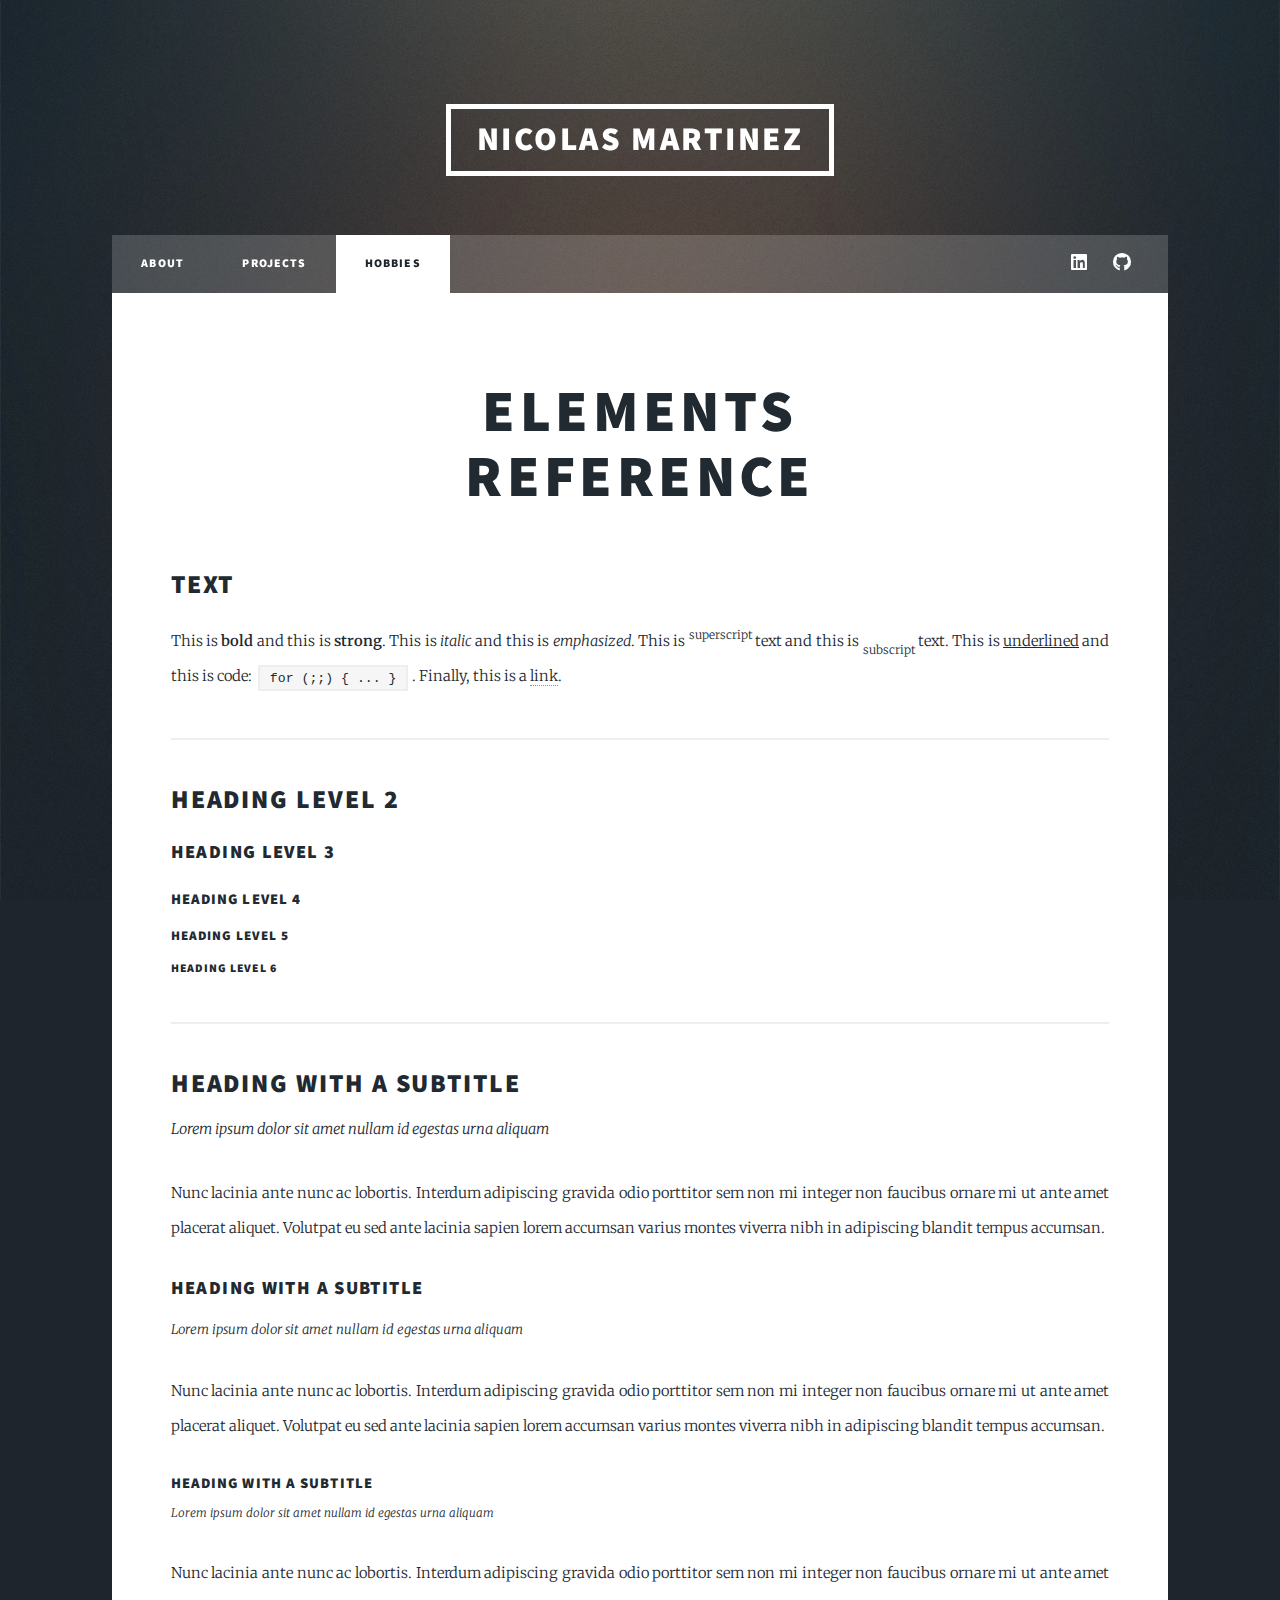
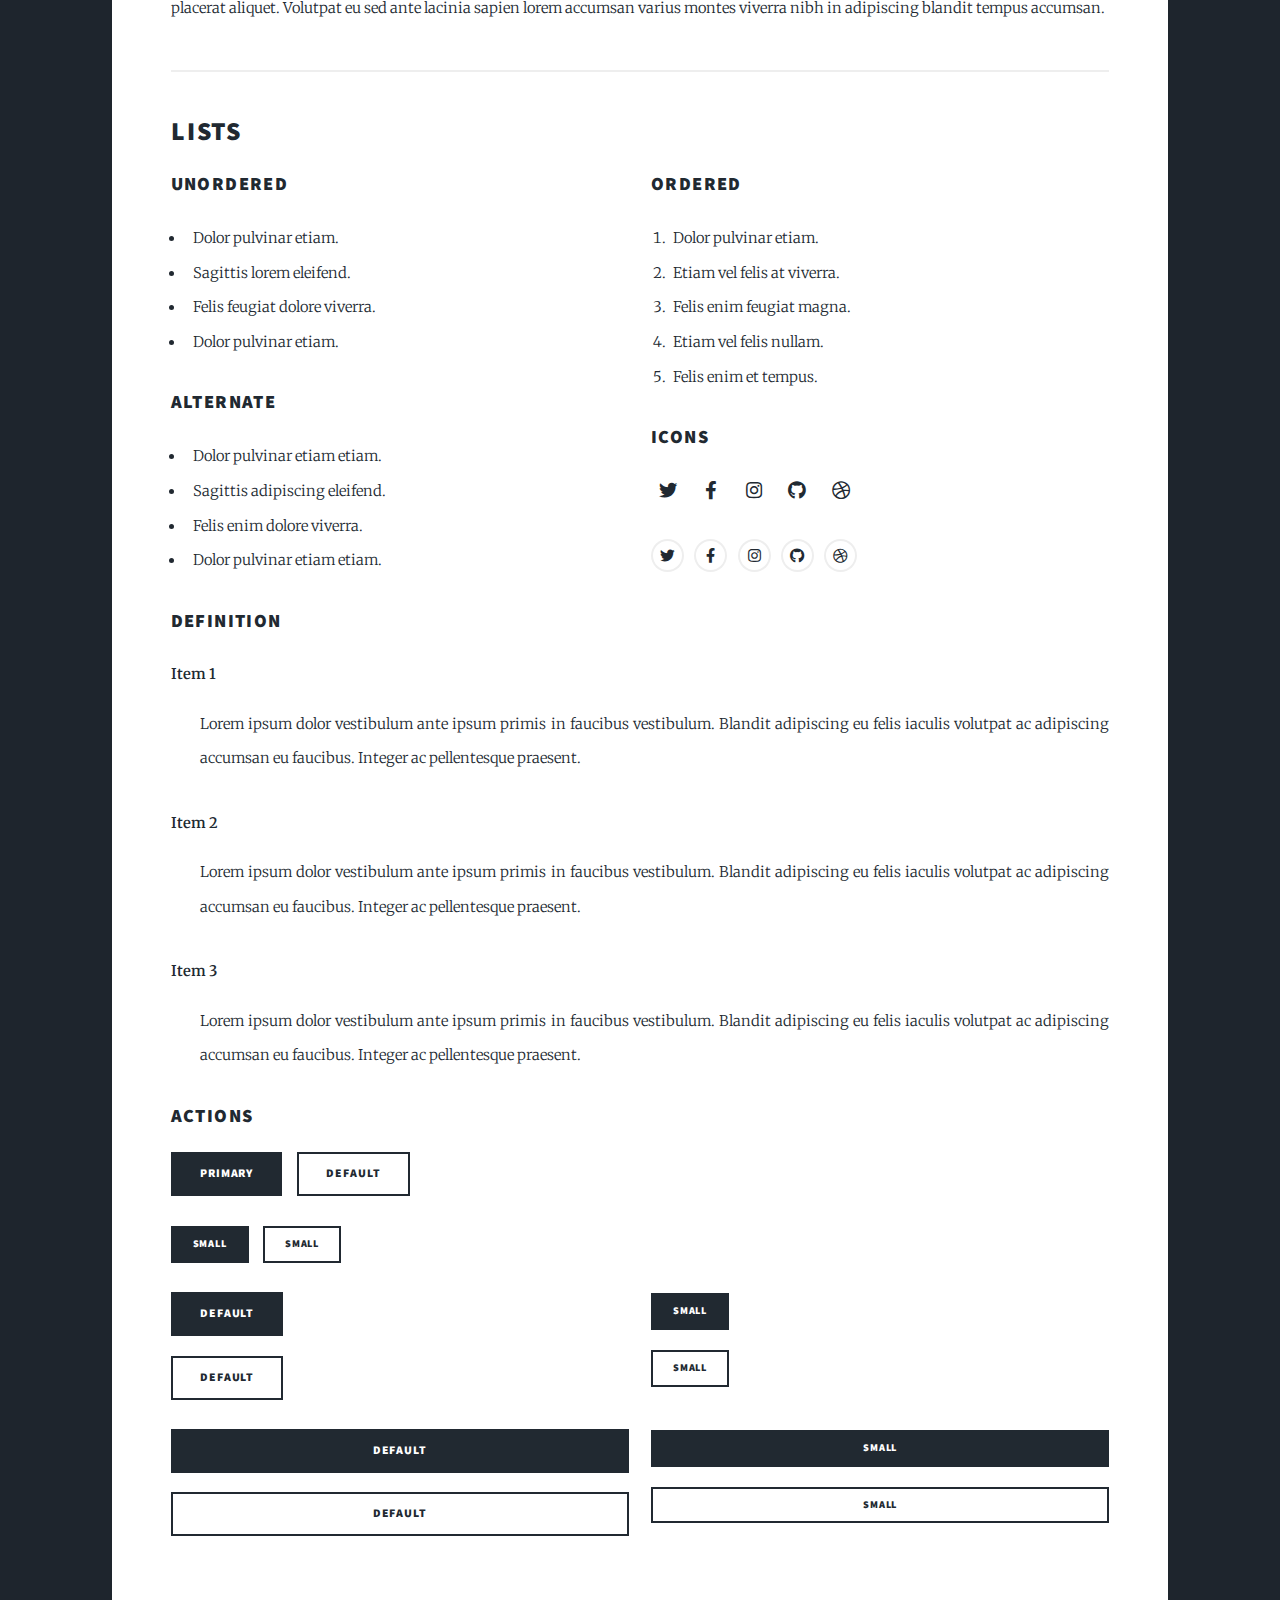
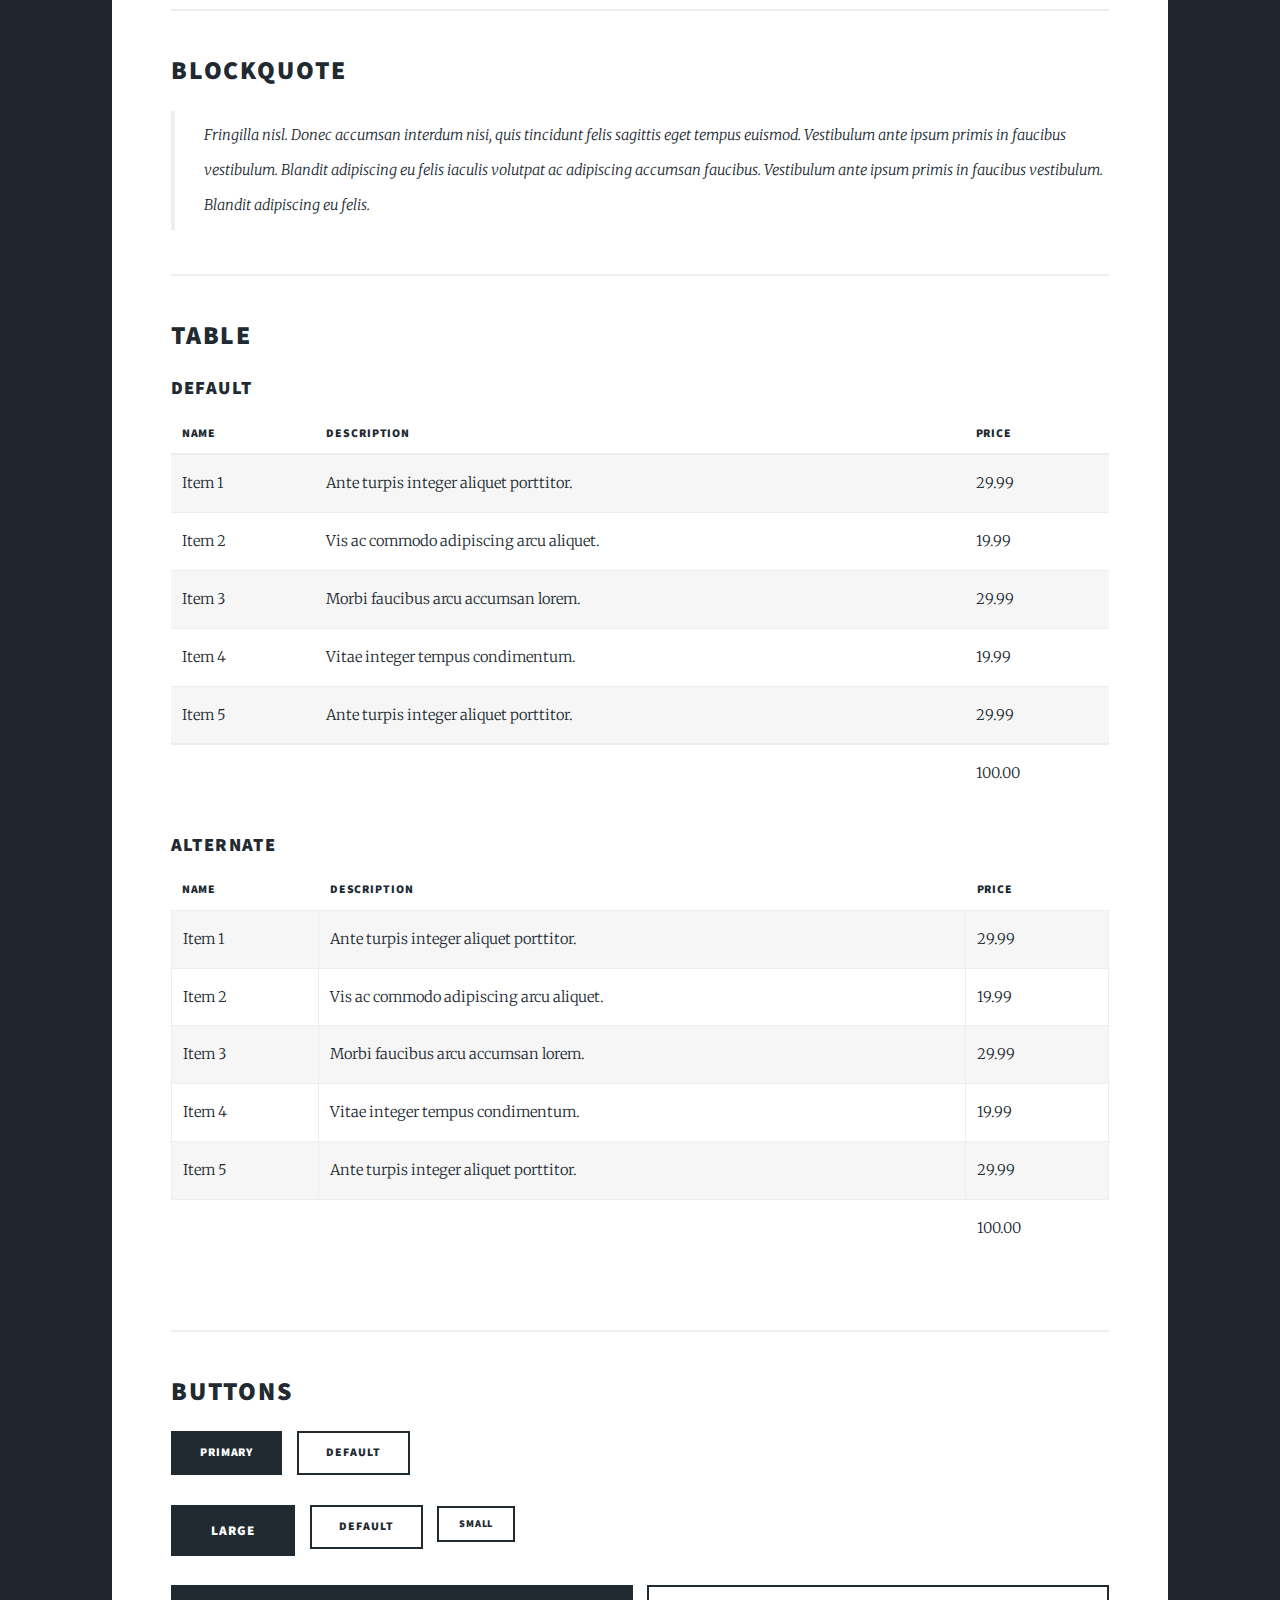
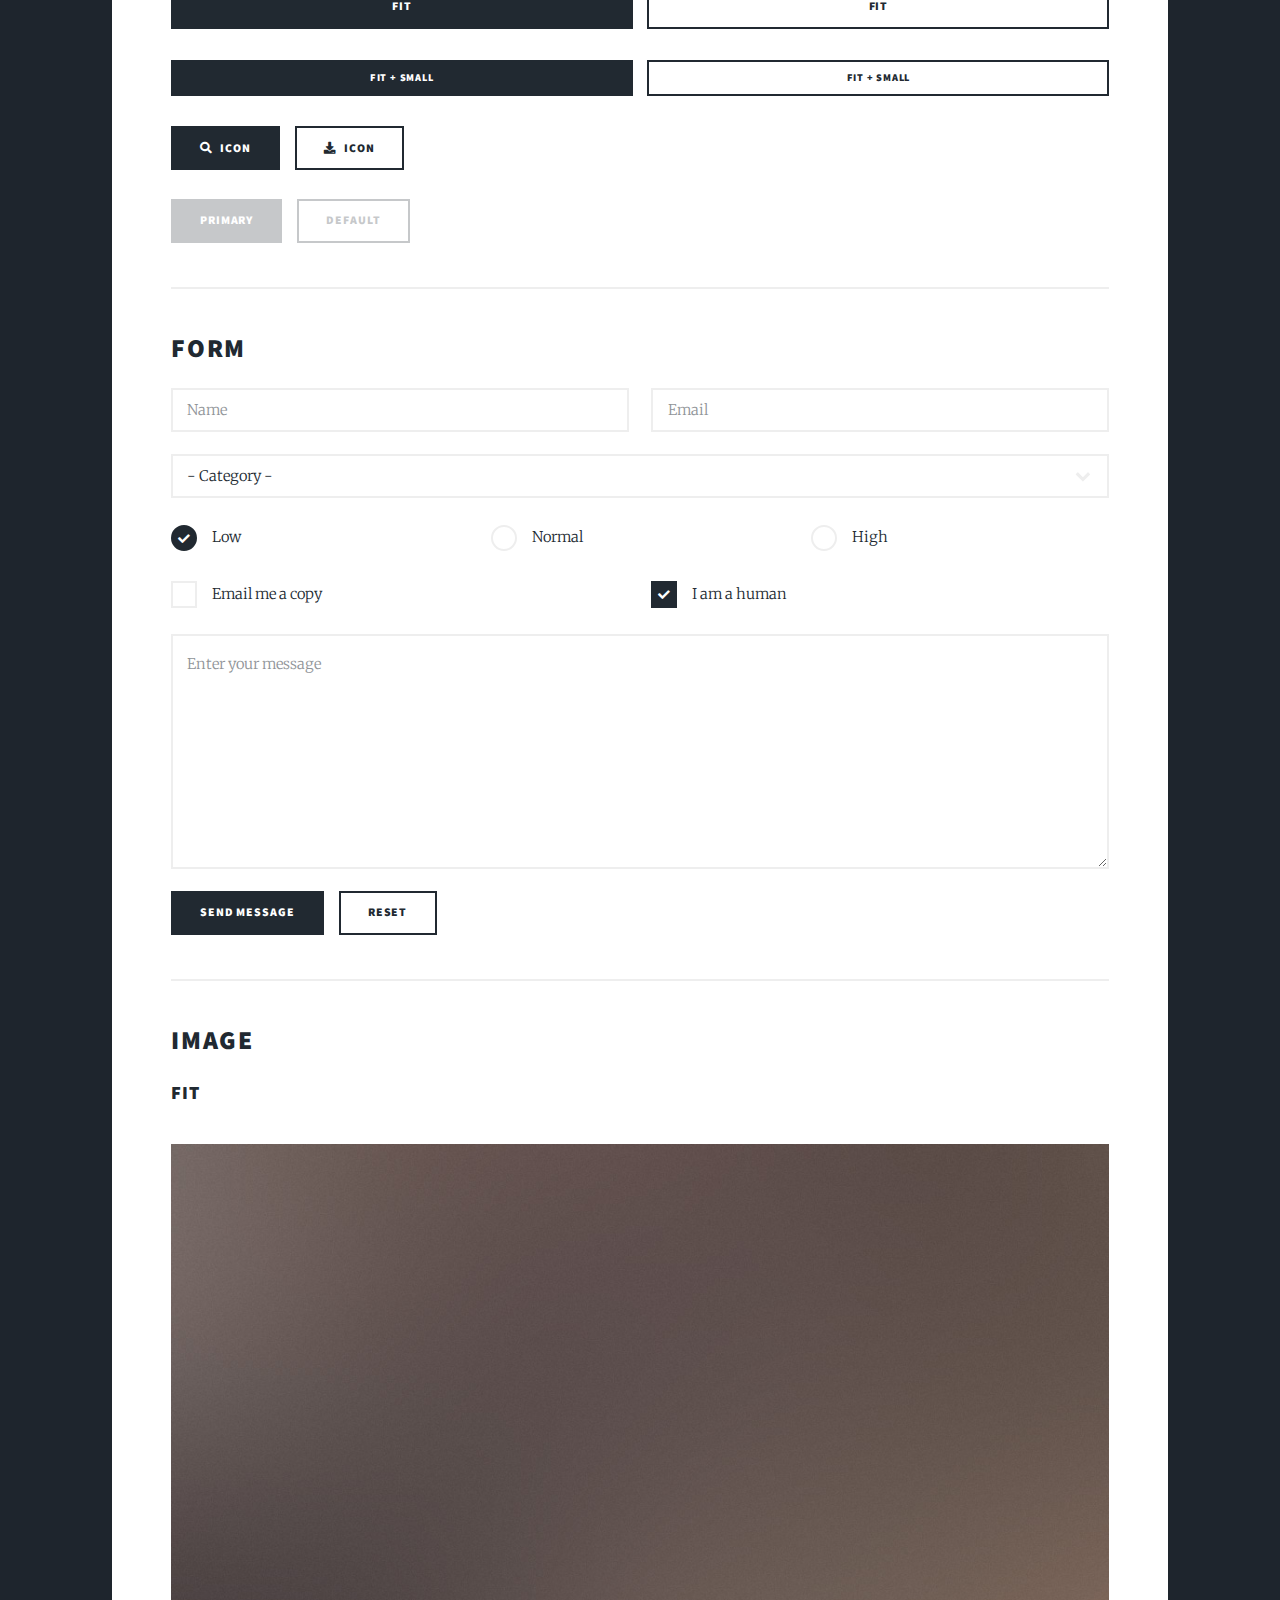
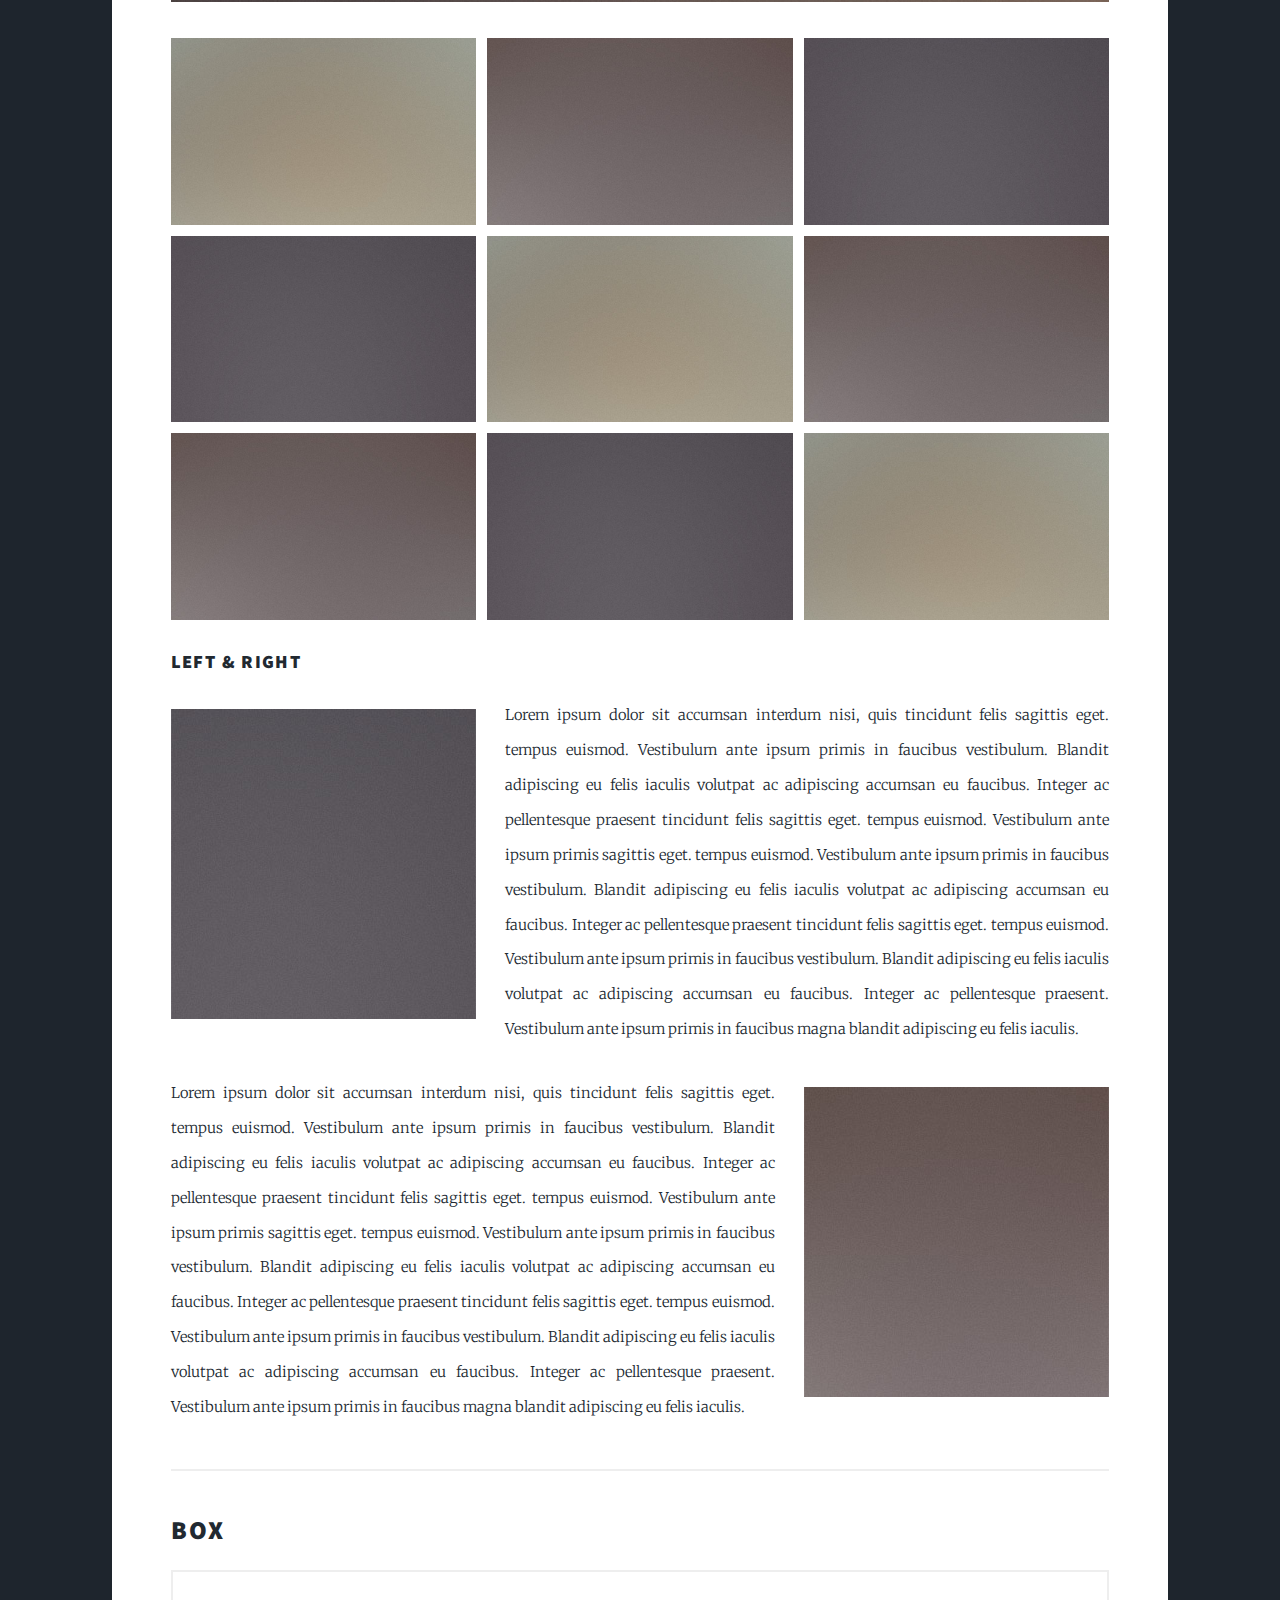
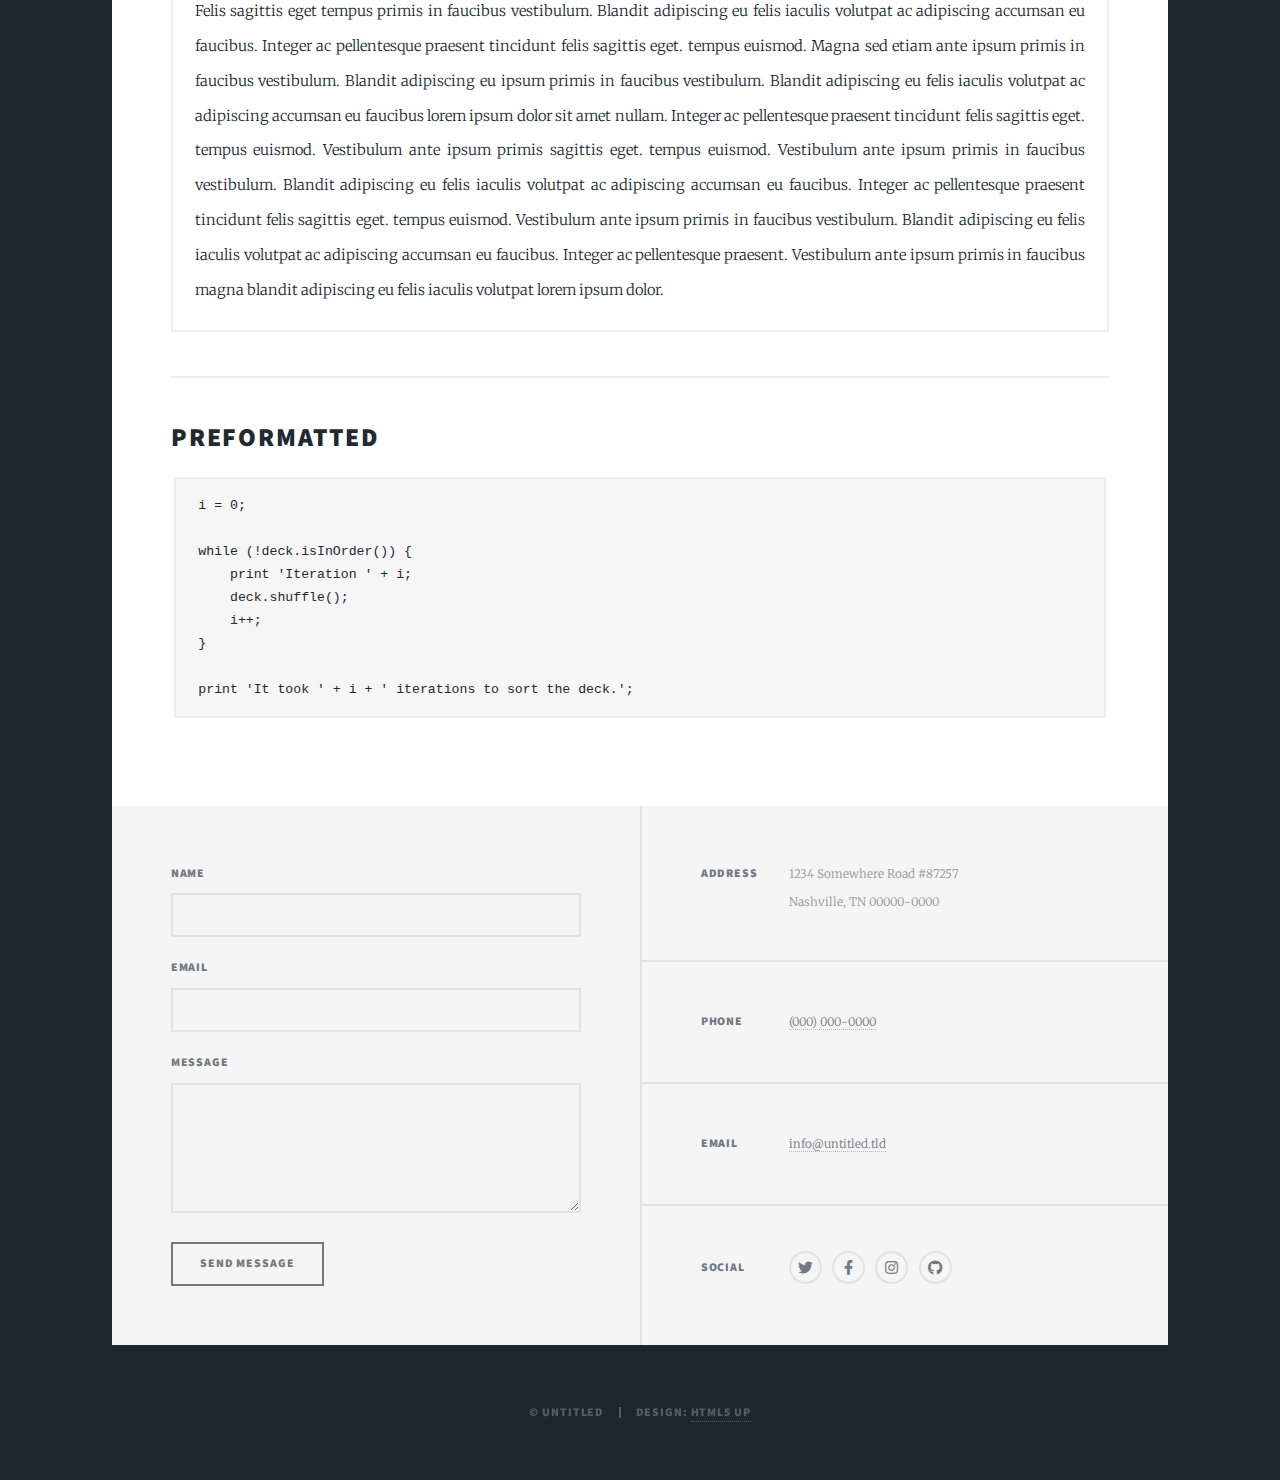
==== hobbies.html @ e38dc00e "adding new website" ====
<!DOCTYPE HTML>
<!--
	Massively by HTML5 UP
	html5up.net | @ajlkn
	Free for personal and commercial use under the CCA 3.0 license (html5up.net/license)
-->
<html>
	<head>
		<title>Hobbies - Nicolas Martinez</title>
		<meta charset="utf-8" />
		<meta name="viewport" content="width=device-width, initial-scale=1, user-scalable=no" />
		<link rel="stylesheet" href="assets/css/main.css" />
		<noscript><link rel="stylesheet" href="assets/css/noscript.css" /></noscript>
	</head>
	<body class="is-preload">

		<!-- Wrapper -->
			<div id="wrapper">

				<!-- Header -->
					<header id="header">
						<a href="index.html" class="logo">Nicolas Martinez</a>
					</header>

				<!-- Nav -->
					<nav id="nav">
						<ul class="links">
							<li><a href="index.html">About</a></li>
							<li><a href="projects.html">Projects</a></li>
							<li class="active"><a href="hobbies.html">Hobbies</a></li>
						</ul>
						<ul class="icons">
							<li><a href="www.linkedin.com/in/nicolas-michael-martinez" class="icon brands fa-linkedin"><span class="label">LinkedIn</span></a></li>
							<li><a href="git@github.com:nicom0202/Projects.git" class="icon brands fa-github"><span class="label">GitHub</span></a></li>
						</ul>
					</nav>

				<!-- Main -->
					<div id="main">

						<!-- Post -->
							<section class="post">
								<header class="major">
									<h1>Elements<br />
									Reference</h1>
								</header>

								<!-- Text stuff -->
									<h2>Text</h2>
									<p>This is <b>bold</b> and this is <strong>strong</strong>. This is <i>italic</i> and this is <em>emphasized</em>.
									This is <sup>superscript</sup> text and this is <sub>subscript</sub> text.
									This is <u>underlined</u> and this is code: <code>for (;;) { ... }</code>.
									Finally, this is a <a href="#">link</a>.</p>
									<hr />
									<h2>Heading Level 2</h2>
									<h3>Heading Level 3</h3>
									<h4>Heading Level 4</h4>
									<h5>Heading Level 5</h5>
									<h6>Heading Level 6</h6>
									<hr />
									<header>
										<h2>Heading with a Subtitle</h2>
										<p>Lorem ipsum dolor sit amet nullam id egestas urna aliquam</p>
									</header>
									<p>Nunc lacinia ante nunc ac lobortis. Interdum adipiscing gravida odio porttitor sem non mi integer non faucibus ornare mi ut ante amet placerat aliquet. Volutpat eu sed ante lacinia sapien lorem accumsan varius montes viverra nibh in adipiscing blandit tempus accumsan.</p>
									<header>
										<h3>Heading with a Subtitle</h3>
										<p>Lorem ipsum dolor sit amet nullam id egestas urna aliquam</p>
									</header>
									<p>Nunc lacinia ante nunc ac lobortis. Interdum adipiscing gravida odio porttitor sem non mi integer non faucibus ornare mi ut ante amet placerat aliquet. Volutpat eu sed ante lacinia sapien lorem accumsan varius montes viverra nibh in adipiscing blandit tempus accumsan.</p>
									<header>
										<h4>Heading with a Subtitle</h4>
										<p>Lorem ipsum dolor sit amet nullam id egestas urna aliquam</p>
									</header>
									<p>Nunc lacinia ante nunc ac lobortis. Interdum adipiscing gravida odio porttitor sem non mi integer non faucibus ornare mi ut ante amet placerat aliquet. Volutpat eu sed ante lacinia sapien lorem accumsan varius montes viverra nibh in adipiscing blandit tempus accumsan.</p>

									<hr />

								<!-- Lists -->
									<h2>Lists</h2>
									<div class="row">
										<div class="col-6 col-12-small">

											<h3>Unordered</h3>
											<ul>
												<li>Dolor pulvinar etiam.</li>
												<li>Sagittis lorem eleifend.</li>
												<li>Felis feugiat dolore viverra.</li>
												<li>Dolor pulvinar etiam.</li>
											</ul>

											<h3>Alternate</h3>
											<ul class="alt">
												<li>Dolor pulvinar etiam etiam.</li>
												<li>Sagittis adipiscing eleifend.</li>
												<li>Felis enim dolore viverra.</li>
												<li>Dolor pulvinar etiam etiam.</li>
											</ul>

										</div>
										<div class="col-6 col-12-small">

											<h3>Ordered</h3>
											<ol>
												<li>Dolor pulvinar etiam.</li>
												<li>Etiam vel felis at viverra.</li>
												<li>Felis enim feugiat magna.</li>
												<li>Etiam vel felis nullam.</li>
												<li>Felis enim et tempus.</li>
											</ol>

											<h3>Icons</h3>
											<ul class="icons">
												<li><a href="#" class="icon brands fa-twitter"><span class="label">Twitter</span></a></li>
												<li><a href="#" class="icon brands fa-facebook-f"><span class="label">Facebook</span></a></li>
												<li><a href="#" class="icon brands fa-instagram"><span class="label">Instagram</span></a></li>
												<li><a href="#" class="icon brands fa-github"><span class="label">Github</span></a></li>
												<li><a href="#" class="icon brands fa-dribbble"><span class="label">Dribbble</span></a></li>
											</ul>
											<ul class="icons alt">
												<li><a href="#" class="icon brands alt fa-twitter"><span class="label">Twitter</span></a></li>
												<li><a href="#" class="icon brands alt fa-facebook-f"><span class="label">Facebook</span></a></li>
												<li><a href="#" class="icon brands alt fa-instagram"><span class="label">Instagram</span></a></li>
												<li><a href="#" class="icon brands alt fa-github"><span class="label">Github</span></a></li>
												<li><a href="#" class="icon brands alt fa-dribbble"><span class="label">Dribbble</span></a></li>
											</ul>

										</div>
									</div>
									<h3>Definition</h3>
									<dl>
										<dt>Item 1</dt>
										<dd>
											<p>Lorem ipsum dolor vestibulum ante ipsum primis in faucibus vestibulum. Blandit adipiscing eu felis iaculis volutpat ac adipiscing accumsan eu faucibus. Integer ac pellentesque praesent.</p>
										</dd>
										<dt>Item 2</dt>
										<dd>
											<p>Lorem ipsum dolor vestibulum ante ipsum primis in faucibus vestibulum. Blandit adipiscing eu felis iaculis volutpat ac adipiscing accumsan eu faucibus. Integer ac pellentesque praesent.</p>
										</dd>
										<dt>Item 3</dt>
										<dd>
											<p>Lorem ipsum dolor vestibulum ante ipsum primis in faucibus vestibulum. Blandit adipiscing eu felis iaculis volutpat ac adipiscing accumsan eu faucibus. Integer ac pellentesque praesent.</p>
										</dd>
									</dl>

									<h3>Actions</h3>
									<ul class="actions">
										<li><a href="#" class="button primary">Primary</a></li>
										<li><a href="#" class="button">Default</a></li>
									</ul>
									<ul class="actions small">
										<li><a href="#" class="button primary small">Small</a></li>
										<li><a href="#" class="button small">Small</a></li>
									</ul>
									<div class="row">
										<div class="col-6 col-12-small">
											<ul class="actions stacked">
												<li><a href="#" class="button primary">Default</a></li>
												<li><a href="#" class="button">Default</a></li>
											</ul>
										</div>
										<div class="col-6 col-12-small">
											<ul class="actions stacked">
												<li><a href="#" class="button primary small">Small</a></li>
												<li><a href="#" class="button small">Small</a></li>
											</ul>
										</div>
									</div>
									<div class="row">
										<div class="col-6 col-12-small">
											<ul class="actions stacked">
												<li><a href="#" class="button primary fit">Default</a></li>
												<li><a href="#" class="button fit">Default</a></li>
											</ul>
										</div>
										<div class="col-6 col-12-small">
											<ul class="actions stacked">
												<li><a href="#" class="button primary small fit">Small</a></li>
												<li><a href="#" class="button small fit">Small</a></li>
											</ul>
										</div>
									</div>

									<hr />

								<!-- Blockquote -->
									<h2>Blockquote</h2>
									<blockquote>Fringilla nisl. Donec accumsan interdum nisi, quis tincidunt felis sagittis eget tempus euismod. Vestibulum ante ipsum primis in faucibus vestibulum. Blandit adipiscing eu felis iaculis volutpat ac adipiscing accumsan faucibus. Vestibulum ante ipsum primis in faucibus vestibulum. Blandit adipiscing eu felis.</blockquote>

									<hr />

								<!-- Table -->
									<h2>Table</h2>

									<h3>Default</h3>
									<div class="table-wrapper">
										<table>
											<thead>
												<tr>
													<th>Name</th>
													<th>Description</th>
													<th>Price</th>
												</tr>
											</thead>
											<tbody>
												<tr>
													<td>Item 1</td>
													<td>Ante turpis integer aliquet porttitor.</td>
													<td>29.99</td>
												</tr>
												<tr>
													<td>Item 2</td>
													<td>Vis ac commodo adipiscing arcu aliquet.</td>
													<td>19.99</td>
												</tr>
												<tr>
													<td>Item 3</td>
													<td> Morbi faucibus arcu accumsan lorem.</td>
													<td>29.99</td>
												</tr>
												<tr>
													<td>Item 4</td>
													<td>Vitae integer tempus condimentum.</td>
													<td>19.99</td>
												</tr>
												<tr>
													<td>Item 5</td>
													<td>Ante turpis integer aliquet porttitor.</td>
													<td>29.99</td>
												</tr>
											</tbody>
											<tfoot>
												<tr>
													<td colspan="2"></td>
													<td>100.00</td>
												</tr>
											</tfoot>
										</table>
									</div>

									<h3>Alternate</h3>
									<div class="table-wrapper">
										<table class="alt">
											<thead>
												<tr>
													<th>Name</th>
													<th>Description</th>
													<th>Price</th>
												</tr>
											</thead>
											<tbody>
												<tr>
													<td>Item 1</td>
													<td>Ante turpis integer aliquet porttitor.</td>
													<td>29.99</td>
												</tr>
												<tr>
													<td>Item 2</td>
													<td>Vis ac commodo adipiscing arcu aliquet.</td>
													<td>19.99</td>
												</tr>
												<tr>
													<td>Item 3</td>
													<td> Morbi faucibus arcu accumsan lorem.</td>
													<td>29.99</td>
												</tr>
												<tr>
													<td>Item 4</td>
													<td>Vitae integer tempus condimentum.</td>
													<td>19.99</td>
												</tr>
												<tr>
													<td>Item 5</td>
													<td>Ante turpis integer aliquet porttitor.</td>
													<td>29.99</td>
												</tr>
											</tbody>
											<tfoot>
												<tr>
													<td colspan="2"></td>
													<td>100.00</td>
												</tr>
											</tfoot>
										</table>
									</div>

									<hr />

								<!-- Buttons -->
									<h2>Buttons</h2>
									<ul class="actions">
										<li><a href="#" class="button primary">Primary</a></li>
										<li><a href="#" class="button">Default</a></li>
									</ul>
									<ul class="actions">
										<li><a href="#" class="button primary large">Large</a></li>
										<li><a href="#" class="button">Default</a></li>
										<li><a href="#" class="button small">Small</a></li>
									</ul>
									<ul class="actions fit">
										<li><a href="#" class="button primary fit">Fit</a></li>
										<li><a href="#" class="button fit">Fit</a></li>
									</ul>
									<ul class="actions fit small">
										<li><a href="#" class="button primary fit small">Fit + Small</a></li>
										<li><a href="#" class="button fit small">Fit + Small</a></li>
									</ul>
									<ul class="actions">
										<li><a href="#" class="button primary icon solid fa-search">Icon</a></li>
										<li><a href="#" class="button icon solid fa-download">Icon</a></li>
									</ul>
									<ul class="actions">
										<li><span class="button primary disabled">Primary</span></li>
										<li><span class="button disabled">Default</span></li>
									</ul>

									<hr />

								<!-- Form -->
									<h2>Form</h2>

									<form method="post" action="#">
										<div class="row gtr-uniform">
											<div class="col-6 col-12-xsmall">
												<input type="text" name="demo-name" id="demo-name" value="" placeholder="Name" />
											</div>
											<div class="col-6 col-12-xsmall">
												<input type="email" name="demo-email" id="demo-email" value="" placeholder="Email" />
											</div>
											<!-- Break -->
											<div class="col-12">
												<select name="demo-category" id="demo-category">
													<option value="">- Category -</option>
													<option value="1">Manufacturing</option>
													<option value="1">Shipping</option>
													<option value="1">Administration</option>
													<option value="1">Human Resources</option>
												</select>
											</div>
											<!-- Break -->
											<div class="col-4 col-12-small">
												<input type="radio" id="demo-priority-low" name="demo-priority" checked>
												<label for="demo-priority-low">Low</label>
											</div>
											<div class="col-4 col-12-small">
												<input type="radio" id="demo-priority-normal" name="demo-priority">
												<label for="demo-priority-normal">Normal</label>
											</div>
											<div class="col-4 col-12-small">
												<input type="radio" id="demo-priority-high" name="demo-priority">
												<label for="demo-priority-high">High</label>
											</div>
											<!-- Break -->
											<div class="col-6 col-12-small">
												<input type="checkbox" id="demo-copy" name="demo-copy">
												<label for="demo-copy">Email me a copy</label>
											</div>
											<div class="col-6 col-12-small">
												<input type="checkbox" id="demo-human" name="demo-human" checked>
												<label for="demo-human">I am a human</label>
											</div>
											<!-- Break -->
											<div class="col-12">
												<textarea name="demo-message" id="demo-message" placeholder="Enter your message" rows="6"></textarea>
											</div>
											<!-- Break -->
											<div class="col-12">
												<ul class="actions">
													<li><input type="submit" value="Send Message" class="primary" /></li>
													<li><input type="reset" value="Reset" /></li>
												</ul>
											</div>
										</div>
									</form>

									<hr />

								<!-- Image -->
									<h2>Image</h2>

									<h3>Fit</h3>
									<span class="image fit"><img src="images/pic01.jpg" alt="" /></span>
									<div class="box alt">
										<div class="row gtr-50 gtr-uniform">
											<div class="col-4"><span class="image fit"><img src="images/pic02.jpg" alt="" /></span></div>
											<div class="col-4"><span class="image fit"><img src="images/pic03.jpg" alt="" /></span></div>
											<div class="col-4"><span class="image fit"><img src="images/pic04.jpg" alt="" /></span></div>
											<!-- Break -->
											<div class="col-4"><span class="image fit"><img src="images/pic04.jpg" alt="" /></span></div>
											<div class="col-4"><span class="image fit"><img src="images/pic02.jpg" alt="" /></span></div>
											<div class="col-4"><span class="image fit"><img src="images/pic03.jpg" alt="" /></span></div>
											<!-- Break -->
											<div class="col-4"><span class="image fit"><img src="images/pic03.jpg" alt="" /></span></div>
											<div class="col-4"><span class="image fit"><img src="images/pic04.jpg" alt="" /></span></div>
											<div class="col-4"><span class="image fit"><img src="images/pic02.jpg" alt="" /></span></div>
										</div>
									</div>

									<h3>Left &amp; Right</h3>
									<p><span class="image left"><img src="images/pic08.jpg" alt="" /></span>Lorem ipsum dolor sit accumsan interdum nisi, quis tincidunt felis sagittis eget. tempus euismod. Vestibulum ante ipsum primis in faucibus vestibulum. Blandit adipiscing eu felis iaculis volutpat ac adipiscing accumsan eu faucibus. Integer ac pellentesque praesent tincidunt felis sagittis eget. tempus euismod. Vestibulum ante ipsum primis sagittis eget. tempus euismod. Vestibulum ante ipsum primis in faucibus vestibulum. Blandit adipiscing eu felis iaculis volutpat ac adipiscing accumsan eu faucibus. Integer ac pellentesque praesent tincidunt felis sagittis eget. tempus euismod. Vestibulum ante ipsum primis in faucibus vestibulum. Blandit adipiscing eu felis iaculis volutpat ac adipiscing accumsan eu faucibus. Integer ac pellentesque praesent. Vestibulum ante ipsum primis in faucibus magna blandit adipiscing eu felis iaculis.</p>
									<p><span class="image right"><img src="images/pic09.jpg" alt="" /></span>Lorem ipsum dolor sit accumsan interdum nisi, quis tincidunt felis sagittis eget. tempus euismod. Vestibulum ante ipsum primis in faucibus vestibulum. Blandit adipiscing eu felis iaculis volutpat ac adipiscing accumsan eu faucibus. Integer ac pellentesque praesent tincidunt felis sagittis eget. tempus euismod. Vestibulum ante ipsum primis sagittis eget. tempus euismod. Vestibulum ante ipsum primis in faucibus vestibulum. Blandit adipiscing eu felis iaculis volutpat ac adipiscing accumsan eu faucibus. Integer ac pellentesque praesent tincidunt felis sagittis eget. tempus euismod. Vestibulum ante ipsum primis in faucibus vestibulum. Blandit adipiscing eu felis iaculis volutpat ac adipiscing accumsan eu faucibus. Integer ac pellentesque praesent. Vestibulum ante ipsum primis in faucibus magna blandit adipiscing eu felis iaculis.</p>

									<hr />

								<!-- Box -->
									<h2>Box</h2>
									<div class="box">
										<p>Felis sagittis eget tempus primis in faucibus vestibulum. Blandit adipiscing eu felis iaculis volutpat ac adipiscing accumsan eu faucibus. Integer ac pellentesque praesent tincidunt felis sagittis eget. tempus euismod. Magna sed etiam ante ipsum primis in faucibus vestibulum. Blandit adipiscing eu ipsum primis in faucibus vestibulum. Blandit adipiscing eu felis iaculis volutpat ac adipiscing accumsan eu faucibus lorem ipsum dolor sit amet nullam. Integer ac pellentesque praesent tincidunt felis sagittis eget. tempus euismod. Vestibulum ante ipsum primis sagittis eget. tempus euismod. Vestibulum ante ipsum primis in faucibus vestibulum. Blandit adipiscing eu felis iaculis volutpat ac adipiscing accumsan eu faucibus. Integer ac pellentesque praesent tincidunt felis sagittis eget. tempus euismod. Vestibulum ante ipsum primis in faucibus vestibulum. Blandit adipiscing eu felis iaculis volutpat ac adipiscing accumsan eu faucibus. Integer ac pellentesque praesent. Vestibulum ante ipsum primis in faucibus magna blandit adipiscing eu felis iaculis volutpat lorem ipsum dolor.</p>
									</div>

									<hr />

								<!-- Preformatted Code -->
									<h2>Preformatted</h2>
									<pre><code>i = 0;

while (!deck.isInOrder()) {
    print 'Iteration ' + i;
    deck.shuffle();
    i++;
}

print 'It took ' + i + ' iterations to sort the deck.';
</code></pre>

							</section>

					</div>

				<!-- Footer -->
					<footer id="footer">
						<section>
							<form method="post" action="#">
								<div class="fields">
									<div class="field">
										<label for="name">Name</label>
										<input type="text" name="name" id="name" />
									</div>
									<div class="field">
										<label for="email">Email</label>
										<input type="text" name="email" id="email" />
									</div>
									<div class="field">
										<label for="message">Message</label>
										<textarea name="message" id="message" rows="3"></textarea>
									</div>
								</div>
								<ul class="actions">
									<li><input type="submit" value="Send Message" /></li>
								</ul>
							</form>
						</section>
						<section class="split contact">
							<section class="alt">
								<h3>Address</h3>
								<p>1234 Somewhere Road #87257<br />
								Nashville, TN 00000-0000</p>
							</section>
							<section>
								<h3>Phone</h3>
								<p><a href="#">(000) 000-0000</a></p>
							</section>
							<section>
								<h3>Email</h3>
								<p><a href="#">info@untitled.tld</a></p>
							</section>
							<section>
								<h3>Social</h3>
								<ul class="icons alt">
									<li><a href="#" class="icon brands alt fa-twitter"><span class="label">Twitter</span></a></li>
									<li><a href="#" class="icon brands alt fa-facebook-f"><span class="label">Facebook</span></a></li>
									<li><a href="#" class="icon brands alt fa-instagram"><span class="label">Instagram</span></a></li>
									<li><a href="#" class="icon brands alt fa-github"><span class="label">GitHub</span></a></li>
								</ul>
							</section>
						</section>
					</footer>

				<!-- Copyright -->
					<div id="copyright">
						<ul><li>&copy; Untitled</li><li>Design: <a href="https://html5up.net">HTML5 UP</a></li></ul>
					</div>

			</div>

		<!-- Scripts -->
			<script src="assets/js/jquery.min.js"></script>
			<script src="assets/js/jquery.scrollex.min.js"></script>
			<script src="assets/js/jquery.scrolly.min.js"></script>
			<script src="assets/js/browser.min.js"></script>
			<script src="assets/js/breakpoints.min.js"></script>
			<script src="assets/js/util.js"></script>
			<script src="assets/js/main.js"></script>

	</body>
</html>
---- assets/css/main.css ----
@import url(fontawesome-all.min.css);
@import url("https://fonts.googleapis.com/css?family=Merriweather:300,700,300italic,700italic|Source+Sans+Pro:900");

/*
	Massively by HTML5 UP
	html5up.net | @ajlkn
	Free for personal and commercial use under the CCA 3.0 license (html5up.net/license)
*/

html, body, div, span, applet, object,
iframe, h1, h2, h3, h4, h5, h6, p, blockquote,
pre, a, abbr, acronym, address, big, cite,
code, del, dfn, em, img, ins, kbd, q, s, samp,
small, strike, strong, sub, sup, tt, var, b,
u, i, center, dl, dt, dd, ol, ul, li, fieldset,
form, label, legend, table, caption, tbody,
tfoot, thead, tr, th, td, article, aside,
canvas, details, embed, figure, figcaption,
footer, header, hgroup, menu, nav, output, ruby,
section, summary, time, mark, audio, video {
	margin: 0;
	padding: 0;
	border: 0;
	font-size: 100%;
	font: inherit;
	vertical-align: baseline;}

article, aside, details, figcaption, figure,
footer, header, hgroup, menu, nav, section {
	display: block;}

body {
	line-height: 1;
}

ol, ul {
	list-style: none;
}

blockquote, q {
	quotes: none;
}

	blockquote:before, blockquote:after, q:before, q:after {
		content: '';
		content: none;
	}

table {
	border-collapse: collapse;
	border-spacing: 0;
}

body {
	-webkit-text-size-adjust: none;
}

mark {
	background-color: transparent;
	color: inherit;
}

input::-moz-focus-inner {
	border: 0;
	padding: 0;
}

input, select, textarea {
	-moz-appearance: none;
	-webkit-appearance: none;
	-ms-appearance: none;
	appearance: none;
}

/* Basic */

	@-ms-viewport {
		width: device-width;
	}

	body {
		-ms-overflow-style: scrollbar;
	}

	@media screen and (max-width: 480px) {

		html, body {
			min-width: 320px;
		}

	}

	html {
		box-sizing: border-box;
	}

	*, *:before, *:after {
		box-sizing: inherit;
	}

	body {
		background-color: #1e252d;
	}

		body.is-preload *, body.is-preload *:before, body.is-preload *:after {
			-moz-animation: none !important;
			-webkit-animation: none !important;
			-ms-animation: none !important;
			animation: none !important;
			-moz-transition: none !important;
			-webkit-transition: none !important;
			-ms-transition: none !important;
			transition: none !important;
		}

/* Type */

	html {
		font-size: 16pt;
	}

		@media screen and (max-width: 1680px) {

			html {
				font-size: 12pt;
			}

		}

		@media screen and (max-width: 1280px) {

			html {
				font-size: 11pt;
			}

		}

		@media screen and (max-width: 360px) {

			html {
				font-size: 10pt;
			}

		}

	body {
		color: #212931;
	}

	body, input, select, textarea {
		font-family: "Merriweather", Georgia, serif;
		font-weight: 300;
		font-size: 1rem;
		line-height: 2.375;
	}

	a {
		-moz-transition: color 0.2s ease-in-out, background-color 0.2s ease-in-out, border-color 0.2s ease-in-out, box-shadow 0.2s ease-in-out;
		-webkit-transition: color 0.2s ease-in-out, background-color 0.2s ease-in-out, border-color 0.2s ease-in-out, box-shadow 0.2s ease-in-out;
		-ms-transition: color 0.2s ease-in-out, background-color 0.2s ease-in-out, border-color 0.2s ease-in-out, box-shadow 0.2s ease-in-out;
		transition: color 0.2s ease-in-out, background-color 0.2s ease-in-out, border-color 0.2s ease-in-out, box-shadow 0.2s ease-in-out;
		border-bottom: dotted 1px;
		text-decoration: none;
	}

		a:hover {
			border-bottom-color: transparent;
		}

	strong, b {
		font-weight: 600;
	}

	em, i {
		font-style: italic;
	}

	p {
		text-align: justify;
		margin: 0 0 2rem 0;
	}

	h1, h2, h3, h4, h5, h6 {
		font-family: "Source Sans Pro", Helvetica, sans-serif;
		font-weight: 900;
		line-height: 1.5;
		letter-spacing: 0.075em;
		text-transform: uppercase;
		margin: 0 0 1rem 0;
	}

		h1 a, h2 a, h3 a, h4 a, h5 a, h6 a {
			border-bottom: 0;
			color: inherit;
			text-decoration: none;
		}

	h1 {
		font-size: 4rem;
		line-height: 1.1;
		margin: 0 0 2rem 0;
	}

	h2 {
		font-size: 1.75rem;
		line-height: 1.3;
		margin: 0 0 1.5rem 0;
	}

	h3 {
		font-size: 1.25rem;
		margin: 0 0 1.5rem 0;
	}

	h4 {
		font-size: 1rem;
	}

	h5 {
		font-size: 0.9rem;
	}

	h6 {
		font-size: 0.8rem;
	}

	sub {
		font-size: 0.8rem;
		position: relative;
		top: 0.5rem;
	}

	sup {
		font-size: 0.8rem;
		position: relative;
		top: -0.5rem;
	}

	blockquote {
		border-left: solid 4px;
		font-style: italic;
		margin: 0 0 2rem 0;
		padding: 0.5rem 0 0.5rem 2rem;
	}

	code {
		border: solid 2px;
		font-family: "Courier New", monospace;
		font-size: 0.9rem;
		margin: 0 0.25rem;
		padding: 0.25rem 0.65rem;
	}

	pre {
		-webkit-overflow-scrolling: touch;
		font-family: "Courier New", monospace;
		font-size: 0.9rem;
		margin: 0 0 2rem 0;
	}

		pre code {
			display: block;
			line-height: 1.75;
			padding: 1rem 1.5rem;
			overflow-x: auto;
		}

	hr {
		border: 0;
		border-bottom: solid 2px;
		margin: 3rem 0;
	}

		hr.major {
			margin: 5rem 0;
		}

	.align-left {
		text-align: left;
	}

	.align-center {
		text-align: center;
	}

	.align-right {
		text-align: right;
	}

	input, select, textarea {
		color: #212931;
	}

	a {
		color: #212931;
		border-bottom-color: rgba(33, 41, 49, 0.5);
	}

		a:hover {
			border-bottom-color: transparent;
			color: #18bfef !important;
		}

	strong, b {
		color: #212931;
	}

	h1, h2, h3, h4, h5, h6 {
		color: #212931;
	}

	blockquote {
		border-left-color: #eeeeee;
	}

	code {
		background: rgba(220, 220, 220, 0.25);
		border-color: #eeeeee;
	}

	hr {
		border-bottom-color: #eeeeee;
	}

/* Row */

	.row {
		display: flex;
		flex-wrap: wrap;
		box-sizing: border-box;
		align-items: stretch;
	}

		.row > * {
			box-sizing: border-box;
		}

		.row.gtr-uniform > * > :last-child {
			margin-bottom: 0;
		}

		.row.aln-left {
			justify-content: flex-start;
		}

		.row.aln-center {
			justify-content: center;
		}

		.row.aln-right {
			justify-content: flex-end;
		}

		.row.aln-top {
			align-items: flex-start;
		}

		.row.aln-middle {
			align-items: center;
		}

		.row.aln-bottom {
			align-items: flex-end;
		}

		.row > .imp {
			order: -1;
		}

		.row > .col-1 {
			width: 8.33333%;
		}

		.row > .off-1 {
			margin-left: 8.33333%;
		}

		.row > .col-2 {
			width: 16.66667%;
		}

		.row > .off-2 {
			margin-left: 16.66667%;
		}

		.row > .col-3 {
			width: 25%;
		}

		.row > .off-3 {
			margin-left: 25%;
		}

		.row > .col-4 {
			width: 33.33333%;
		}

		.row > .off-4 {
			margin-left: 33.33333%;
		}

		.row > .col-5 {
			width: 41.66667%;
		}

		.row > .off-5 {
			margin-left: 41.66667%;
		}

		.row > .col-6 {
			width: 50%;
		}

		.row > .off-6 {
			margin-left: 50%;
		}

		.row > .col-7 {
			width: 58.33333%;
		}

		.row > .off-7 {
			margin-left: 58.33333%;
		}

		.row > .col-8 {
			width: 66.66667%;
		}

		.row > .off-8 {
			margin-left: 66.66667%;
		}

		.row > .col-9 {
			width: 75%;
		}

		.row > .off-9 {
			margin-left: 75%;
		}

		.row > .col-10 {
			width: 83.33333%;
		}

		.row > .off-10 {
			margin-left: 83.33333%;
		}

		.row > .col-11 {
			width: 91.66667%;
		}

		.row > .off-11 {
			margin-left: 91.66667%;
		}

		.row > .col-12 {
			width: 100%;
		}

		.row > .off-12 {
			margin-left: 100%;
		}

		.row.gtr-0 {
			margin-top: 0;
			margin-left: 0rem;
		}

			.row.gtr-0 > * {
				padding: 0 0 0 0rem;
			}

			.row.gtr-0.gtr-uniform {
				margin-top: 0rem;
			}

				.row.gtr-0.gtr-uniform > * {
					padding-top: 0rem;
				}

		.row.gtr-25 {
			margin-top: 0;
			margin-left: -0.375rem;
		}

			.row.gtr-25 > * {
				padding: 0 0 0 0.375rem;
			}

			.row.gtr-25.gtr-uniform {
				margin-top: -0.375rem;
			}

				.row.gtr-25.gtr-uniform > * {
					padding-top: 0.375rem;
				}

		.row.gtr-50 {
			margin-top: 0;
			margin-left: -0.75rem;
		}

			.row.gtr-50 > * {
				padding: 0 0 0 0.75rem;
			}

			.row.gtr-50.gtr-uniform {
				margin-top: -0.75rem;
			}

				.row.gtr-50.gtr-uniform > * {
					padding-top: 0.75rem;
				}

		.row {
			margin-top: 0;
			margin-left: -1.5rem;
		}

			.row > * {
				padding: 0 0 0 1.5rem;
			}

			.row.gtr-uniform {
				margin-top: -1.5rem;
			}

				.row.gtr-uniform > * {
					padding-top: 1.5rem;
				}

		.row.gtr-150 {
			margin-top: 0;
			margin-left: -2.25rem;
		}

			.row.gtr-150 > * {
				padding: 0 0 0 2.25rem;
			}

			.row.gtr-150.gtr-uniform {
				margin-top: -2.25rem;
			}

				.row.gtr-150.gtr-uniform > * {
					padding-top: 2.25rem;
				}

		.row.gtr-200 {
			margin-top: 0;
			margin-left: -3rem;
		}

			.row.gtr-200 > * {
				padding: 0 0 0 3rem;
			}

			.row.gtr-200.gtr-uniform {
				margin-top: -3rem;
			}

				.row.gtr-200.gtr-uniform > * {
					padding-top: 3rem;
				}

		@media screen and (max-width: 1680px) {

			.row {
				display: flex;
				flex-wrap: wrap;
				box-sizing: border-box;
				align-items: stretch;
			}

				.row > * {
					box-sizing: border-box;
				}

				.row.gtr-uniform > * > :last-child {
					margin-bottom: 0;
				}

				.row.aln-left {
					justify-content: flex-start;
				}

				.row.aln-center {
					justify-content: center;
				}

				.row.aln-right {
					justify-content: flex-end;
				}

				.row.aln-top {
					align-items: flex-start;
				}

				.row.aln-middle {
					align-items: center;
				}

				.row.aln-bottom {
					align-items: flex-end;
				}

				.row > .imp-xlarge {
					order: -1;
				}

				.row > .col-1-xlarge {
					width: 8.33333%;
				}

				.row > .off-1-xlarge {
					margin-left: 8.33333%;
				}

				.row > .col-2-xlarge {
					width: 16.66667%;
				}

				.row > .off-2-xlarge {
					margin-left: 16.66667%;
				}

				.row > .col-3-xlarge {
					width: 25%;
				}

				.row > .off-3-xlarge {
					margin-left: 25%;
				}

				.row > .col-4-xlarge {
					width: 33.33333%;
				}

				.row > .off-4-xlarge {
					margin-left: 33.33333%;
				}

				.row > .col-5-xlarge {
					width: 41.66667%;
				}

				.row > .off-5-xlarge {
					margin-left: 41.66667%;
				}

				.row > .col-6-xlarge {
					width: 50%;
				}

				.row > .off-6-xlarge {
					margin-left: 50%;
				}

				.row > .col-7-xlarge {
					width: 58.33333%;
				}

				.row > .off-7-xlarge {
					margin-left: 58.33333%;
				}

				.row > .col-8-xlarge {
					width: 66.66667%;
				}

				.row > .off-8-xlarge {
					margin-left: 66.66667%;
				}

				.row > .col-9-xlarge {
					width: 75%;
				}

				.row > .off-9-xlarge {
					margin-left: 75%;
				}

				.row > .col-10-xlarge {
					width: 83.33333%;
				}

				.row > .off-10-xlarge {
					margin-left: 83.33333%;
				}

				.row > .col-11-xlarge {
					width: 91.66667%;
				}

				.row > .off-11-xlarge {
					margin-left: 91.66667%;
				}

				.row > .col-12-xlarge {
					width: 100%;
				}

				.row > .off-12-xlarge {
					margin-left: 100%;
				}

				.row.gtr-0 {
					margin-top: 0;
					margin-left: 0rem;
				}

					.row.gtr-0 > * {
						padding: 0 0 0 0rem;
					}

					.row.gtr-0.gtr-uniform {
						margin-top: 0rem;
					}

						.row.gtr-0.gtr-uniform > * {
							padding-top: 0rem;
						}

				.row.gtr-25 {
					margin-top: 0;
					margin-left: -0.375rem;
				}

					.row.gtr-25 > * {
						padding: 0 0 0 0.375rem;
					}

					.row.gtr-25.gtr-uniform {
						margin-top: -0.375rem;
					}

						.row.gtr-25.gtr-uniform > * {
							padding-top: 0.375rem;
						}

				.row.gtr-50 {
					margin-top: 0;
					margin-left: -0.75rem;
				}

					.row.gtr-50 > * {
						padding: 0 0 0 0.75rem;
					}

					.row.gtr-50.gtr-uniform {
						margin-top: -0.75rem;
					}

						.row.gtr-50.gtr-uniform > * {
							padding-top: 0.75rem;
						}

				.row {
					margin-top: 0;
					margin-left: -1.5rem;
				}

					.row > * {
						padding: 0 0 0 1.5rem;
					}

					.row.gtr-uniform {
						margin-top: -1.5rem;
					}

						.row.gtr-uniform > * {
							padding-top: 1.5rem;
						}

				.row.gtr-150 {
					margin-top: 0;
					margin-left: -2.25rem;
				}

					.row.gtr-150 > * {
						padding: 0 0 0 2.25rem;
					}

					.row.gtr-150.gtr-uniform {
						margin-top: -2.25rem;
					}

						.row.gtr-150.gtr-uniform > * {
							padding-top: 2.25rem;
						}

				.row.gtr-200 {
					margin-top: 0;
					margin-left: -3rem;
				}

					.row.gtr-200 > * {
						padding: 0 0 0 3rem;
					}

					.row.gtr-200.gtr-uniform {
						margin-top: -3rem;
					}

						.row.gtr-200.gtr-uniform > * {
							padding-top: 3rem;
						}

		}

		@media screen and (max-width: 1280px) {

			.row {
				display: flex;
				flex-wrap: wrap;
				box-sizing: border-box;
				align-items: stretch;
			}

				.row > * {
					box-sizing: border-box;
				}

				.row.gtr-uniform > * > :last-child {
					margin-bottom: 0;
				}

				.row.aln-left {
					justify-content: flex-start;
				}

				.row.aln-center {
					justify-content: center;
				}

				.row.aln-right {
					justify-content: flex-end;
				}

				.row.aln-top {
					align-items: flex-start;
				}

				.row.aln-middle {
					align-items: center;
				}

				.row.aln-bottom {
					align-items: flex-end;
				}

				.row > .imp-large {
					order: -1;
				}

				.row > .col-1-large {
					width: 8.33333%;
				}

				.row > .off-1-large {
					margin-left: 8.33333%;
				}

				.row > .col-2-large {
					width: 16.66667%;
				}

				.row > .off-2-large {
					margin-left: 16.66667%;
				}

				.row > .col-3-large {
					width: 25%;
				}

				.row > .off-3-large {
					margin-left: 25%;
				}

				.row > .col-4-large {
					width: 33.33333%;
				}

				.row > .off-4-large {
					margin-left: 33.33333%;
				}

				.row > .col-5-large {
					width: 41.66667%;
				}

				.row > .off-5-large {
					margin-left: 41.66667%;
				}

				.row > .col-6-large {
					width: 50%;
				}

				.row > .off-6-large {
					margin-left: 50%;
				}

				.row > .col-7-large {
					width: 58.33333%;
				}

				.row > .off-7-large {
					margin-left: 58.33333%;
				}

				.row > .col-8-large {
					width: 66.66667%;
				}

				.row > .off-8-large {
					margin-left: 66.66667%;
				}

				.row > .col-9-large {
					width: 75%;
				}

				.row > .off-9-large {
					margin-left: 75%;
				}

				.row > .col-10-large {
					width: 83.33333%;
				}

				.row > .off-10-large {
					margin-left: 83.33333%;
				}

				.row > .col-11-large {
					width: 91.66667%;
				}

				.row > .off-11-large {
					margin-left: 91.66667%;
				}

				.row > .col-12-large {
					width: 100%;
				}

				.row > .off-12-large {
					margin-left: 100%;
				}

				.row.gtr-0 {
					margin-top: 0;
					margin-left: 0rem;
				}

					.row.gtr-0 > * {
						padding: 0 0 0 0rem;
					}

					.row.gtr-0.gtr-uniform {
						margin-top: 0rem;
					}

						.row.gtr-0.gtr-uniform > * {
							padding-top: 0rem;
						}

				.row.gtr-25 {
					margin-top: 0;
					margin-left: -0.375rem;
				}

					.row.gtr-25 > * {
						padding: 0 0 0 0.375rem;
					}

					.row.gtr-25.gtr-uniform {
						margin-top: -0.375rem;
					}

						.row.gtr-25.gtr-uniform > * {
							padding-top: 0.375rem;
						}

				.row.gtr-50 {
					margin-top: 0;
					margin-left: -0.75rem;
				}

					.row.gtr-50 > * {
						padding: 0 0 0 0.75rem;
					}

					.row.gtr-50.gtr-uniform {
						margin-top: -0.75rem;
					}

						.row.gtr-50.gtr-uniform > * {
							padding-top: 0.75rem;
						}

				.row {
					margin-top: 0;
					margin-left: -1.5rem;
				}

					.row > * {
						padding: 0 0 0 1.5rem;
					}

					.row.gtr-uniform {
						margin-top: -1.5rem;
					}

						.row.gtr-uniform > * {
							padding-top: 1.5rem;
						}

				.row.gtr-150 {
					margin-top: 0;
					margin-left: -2.25rem;
				}

					.row.gtr-150 > * {
						padding: 0 0 0 2.25rem;
					}

					.row.gtr-150.gtr-uniform {
						margin-top: -2.25rem;
					}

						.row.gtr-150.gtr-uniform > * {
							padding-top: 2.25rem;
						}

				.row.gtr-200 {
					margin-top: 0;
					margin-left: -3rem;
				}

					.row.gtr-200 > * {
						padding: 0 0 0 3rem;
					}

					.row.gtr-200.gtr-uniform {
						margin-top: -3rem;
					}

						.row.gtr-200.gtr-uniform > * {
							padding-top: 3rem;
						}

		}

		@media screen and (max-width: 980px) {

			.row {
				display: flex;
				flex-wrap: wrap;
				box-sizing: border-box;
				align-items: stretch;
			}

				.row > * {
					box-sizing: border-box;
				}

				.row.gtr-uniform > * > :last-child {
					margin-bottom: 0;
				}

				.row.aln-left {
					justify-content: flex-start;
				}

				.row.aln-center {
					justify-content: center;
				}

				.row.aln-right {
					justify-content: flex-end;
				}

				.row.aln-top {
					align-items: flex-start;
				}

				.row.aln-middle {
					align-items: center;
				}

				.row.aln-bottom {
					align-items: flex-end;
				}

				.row > .imp-medium {
					order: -1;
				}

				.row > .col-1-medium {
					width: 8.33333%;
				}

				.row > .off-1-medium {
					margin-left: 8.33333%;
				}

				.row > .col-2-medium {
					width: 16.66667%;
				}

				.row > .off-2-medium {
					margin-left: 16.66667%;
				}

				.row > .col-3-medium {
					width: 25%;
				}

				.row > .off-3-medium {
					margin-left: 25%;
				}

				.row > .col-4-medium {
					width: 33.33333%;
				}

				.row > .off-4-medium {
					margin-left: 33.33333%;
				}

				.row > .col-5-medium {
					width: 41.66667%;
				}

				.row > .off-5-medium {
					margin-left: 41.66667%;
				}

				.row > .col-6-medium {
					width: 50%;
				}

				.row > .off-6-medium {
					margin-left: 50%;
				}

				.row > .col-7-medium {
					width: 58.33333%;
				}

				.row > .off-7-medium {
					margin-left: 58.33333%;
				}

				.row > .col-8-medium {
					width: 66.66667%;
				}

				.row > .off-8-medium {
					margin-left: 66.66667%;
				}

				.row > .col-9-medium {
					width: 75%;
				}

				.row > .off-9-medium {
					margin-left: 75%;
				}

				.row > .col-10-medium {
					width: 83.33333%;
				}

				.row > .off-10-medium {
					margin-left: 83.33333%;
				}

				.row > .col-11-medium {
					width: 91.66667%;
				}

				.row > .off-11-medium {
					margin-left: 91.66667%;
				}

				.row > .col-12-medium {
					width: 100%;
				}

				.row > .off-12-medium {
					margin-left: 100%;
				}

				.row.gtr-0 {
					margin-top: 0;
					margin-left: 0rem;
				}

					.row.gtr-0 > * {
						padding: 0 0 0 0rem;
					}

					.row.gtr-0.gtr-uniform {
						margin-top: 0rem;
					}

						.row.gtr-0.gtr-uniform > * {
							padding-top: 0rem;
						}

				.row.gtr-25 {
					margin-top: 0;
					margin-left: -0.375rem;
				}

					.row.gtr-25 > * {
						padding: 0 0 0 0.375rem;
					}

					.row.gtr-25.gtr-uniform {
						margin-top: -0.375rem;
					}

						.row.gtr-25.gtr-uniform > * {
							padding-top: 0.375rem;
						}

				.row.gtr-50 {
					margin-top: 0;
					margin-left: -0.75rem;
				}

					.row.gtr-50 > * {
						padding: 0 0 0 0.75rem;
					}

					.row.gtr-50.gtr-uniform {
						margin-top: -0.75rem;
					}

						.row.gtr-50.gtr-uniform > * {
							padding-top: 0.75rem;
						}

				.row {
					margin-top: 0;
					margin-left: -1.5rem;
				}

					.row > * {
						padding: 0 0 0 1.5rem;
					}

					.row.gtr-uniform {
						margin-top: -1.5rem;
					}

						.row.gtr-uniform > * {
							padding-top: 1.5rem;
						}

				.row.gtr-150 {
					margin-top: 0;
					margin-left: -2.25rem;
				}

					.row.gtr-150 > * {
						padding: 0 0 0 2.25rem;
					}

					.row.gtr-150.gtr-uniform {
						margin-top: -2.25rem;
					}

						.row.gtr-150.gtr-uniform > * {
							padding-top: 2.25rem;
						}

				.row.gtr-200 {
					margin-top: 0;
					margin-left: -3rem;
				}

					.row.gtr-200 > * {
						padding: 0 0 0 3rem;
					}

					.row.gtr-200.gtr-uniform {
						margin-top: -3rem;
					}

						.row.gtr-200.gtr-uniform > * {
							padding-top: 3rem;
						}

		}

		@media screen and (max-width: 736px) {

			.row {
				display: flex;
				flex-wrap: wrap;
				box-sizing: border-box;
				align-items: stretch;
			}

				.row > * {
					box-sizing: border-box;
				}

				.row.gtr-uniform > * > :last-child {
					margin-bottom: 0;
				}

				.row.aln-left {
					justify-content: flex-start;
				}

				.row.aln-center {
					justify-content: center;
				}

				.row.aln-right {
					justify-content: flex-end;
				}

				.row.aln-top {
					align-items: flex-start;
				}

				.row.aln-middle {
					align-items: center;
				}

				.row.aln-bottom {
					align-items: flex-end;
				}

				.row > .imp-small {
					order: -1;
				}

				.row > .col-1-small {
					width: 8.33333%;
				}

				.row > .off-1-small {
					margin-left: 8.33333%;
				}

				.row > .col-2-small {
					width: 16.66667%;
				}

				.row > .off-2-small {
					margin-left: 16.66667%;
				}

				.row > .col-3-small {
					width: 25%;
				}

				.row > .off-3-small {
					margin-left: 25%;
				}

				.row > .col-4-small {
					width: 33.33333%;
				}

				.row > .off-4-small {
					margin-left: 33.33333%;
				}

				.row > .col-5-small {
					width: 41.66667%;
				}

				.row > .off-5-small {
					margin-left: 41.66667%;
				}

				.row > .col-6-small {
					width: 50%;
				}

				.row > .off-6-small {
					margin-left: 50%;
				}

				.row > .col-7-small {
					width: 58.33333%;
				}

				.row > .off-7-small {
					margin-left: 58.33333%;
				}

				.row > .col-8-small {
					width: 66.66667%;
				}

				.row > .off-8-small {
					margin-left: 66.66667%;
				}

				.row > .col-9-small {
					width: 75%;
				}

				.row > .off-9-small {
					margin-left: 75%;
				}

				.row > .col-10-small {
					width: 83.33333%;
				}

				.row > .off-10-small {
					margin-left: 83.33333%;
				}

				.row > .col-11-small {
					width: 91.66667%;
				}

				.row > .off-11-small {
					margin-left: 91.66667%;
				}

				.row > .col-12-small {
					width: 100%;
				}

				.row > .off-12-small {
					margin-left: 100%;
				}

				.row.gtr-0 {
					margin-top: 0;
					margin-left: 0rem;
				}

					.row.gtr-0 > * {
						padding: 0 0 0 0rem;
					}

					.row.gtr-0.gtr-uniform {
						margin-top: 0rem;
					}

						.row.gtr-0.gtr-uniform > * {
							padding-top: 0rem;
						}

				.row.gtr-25 {
					margin-top: 0;
					margin-left: -0.375rem;
				}

					.row.gtr-25 > * {
						padding: 0 0 0 0.375rem;
					}

					.row.gtr-25.gtr-uniform {
						margin-top: -0.375rem;
					}

						.row.gtr-25.gtr-uniform > * {
							padding-top: 0.375rem;
						}

				.row.gtr-50 {
					margin-top: 0;
					margin-left: -0.75rem;
				}

					.row.gtr-50 > * {
						padding: 0 0 0 0.75rem;
					}

					.row.gtr-50.gtr-uniform {
						margin-top: -0.75rem;
					}

						.row.gtr-50.gtr-uniform > * {
							padding-top: 0.75rem;
						}

				.row {
					margin-top: 0;
					margin-left: -1.5rem;
				}

					.row > * {
						padding: 0 0 0 1.5rem;
					}

					.row.gtr-uniform {
						margin-top: -1.5rem;
					}

						.row.gtr-uniform > * {
							padding-top: 1.5rem;
						}

				.row.gtr-150 {
					margin-top: 0;
					margin-left: -2.25rem;
				}

					.row.gtr-150 > * {
						padding: 0 0 0 2.25rem;
					}

					.row.gtr-150.gtr-uniform {
						margin-top: -2.25rem;
					}

						.row.gtr-150.gtr-uniform > * {
							padding-top: 2.25rem;
						}

				.row.gtr-200 {
					margin-top: 0;
					margin-left: -3rem;
				}

					.row.gtr-200 > * {
						padding: 0 0 0 3rem;
					}

					.row.gtr-200.gtr-uniform {
						margin-top: -3rem;
					}

						.row.gtr-200.gtr-uniform > * {
							padding-top: 3rem;
						}

		}

		@media screen and (max-width: 480px) {

			.row {
				display: flex;
				flex-wrap: wrap;
				box-sizing: border-box;
				align-items: stretch;
			}

				.row > * {
					box-sizing: border-box;
				}

				.row.gtr-uniform > * > :last-child {
					margin-bottom: 0;
				}

				.row.aln-left {
					justify-content: flex-start;
				}

				.row.aln-center {
					justify-content: center;
				}

				.row.aln-right {
					justify-content: flex-end;
				}

				.row.aln-top {
					align-items: flex-start;
				}

				.row.aln-middle {
					align-items: center;
				}

				.row.aln-bottom {
					align-items: flex-end;
				}

				.row > .imp-xsmall {
					order: -1;
				}

				.row > .col-1-xsmall {
					width: 8.33333%;
				}

				.row > .off-1-xsmall {
					margin-left: 8.33333%;
				}

				.row > .col-2-xsmall {
					width: 16.66667%;
				}

				.row > .off-2-xsmall {
					margin-left: 16.66667%;
				}

				.row > .col-3-xsmall {
					width: 25%;
				}

				.row > .off-3-xsmall {
					margin-left: 25%;
				}

				.row > .col-4-xsmall {
					width: 33.33333%;
				}

				.row > .off-4-xsmall {
					margin-left: 33.33333%;
				}

				.row > .col-5-xsmall {
					width: 41.66667%;
				}

				.row > .off-5-xsmall {
					margin-left: 41.66667%;
				}

				.row > .col-6-xsmall {
					width: 50%;
				}

				.row > .off-6-xsmall {
					margin-left: 50%;
				}

				.row > .col-7-xsmall {
					width: 58.33333%;
				}

				.row > .off-7-xsmall {
					margin-left: 58.33333%;
				}

				.row > .col-8-xsmall {
					width: 66.66667%;
				}

				.row > .off-8-xsmall {
					margin-left: 66.66667%;
				}

				.row > .col-9-xsmall {
					width: 75%;
				}

				.row > .off-9-xsmall {
					margin-left: 75%;
				}

				.row > .col-10-xsmall {
					width: 83.33333%;
				}

				.row > .off-10-xsmall {
					margin-left: 83.33333%;
				}

				.row > .col-11-xsmall {
					width: 91.66667%;
				}

				.row > .off-11-xsmall {
					margin-left: 91.66667%;
				}

				.row > .col-12-xsmall {
					width: 100%;
				}

				.row > .off-12-xsmall {
					margin-left: 100%;
				}

				.row.gtr-0 {
					margin-top: 0;
					margin-left: 0rem;
				}

					.row.gtr-0 > * {
						padding: 0 0 0 0rem;
					}

					.row.gtr-0.gtr-uniform {
						margin-top: 0rem;
					}

						.row.gtr-0.gtr-uniform > * {
							padding-top: 0rem;
						}

				.row.gtr-25 {
					margin-top: 0;
					margin-left: -0.375rem;
				}

					.row.gtr-25 > * {
						padding: 0 0 0 0.375rem;
					}

					.row.gtr-25.gtr-uniform {
						margin-top: -0.375rem;
					}

						.row.gtr-25.gtr-uniform > * {
							padding-top: 0.375rem;
						}

				.row.gtr-50 {
					margin-top: 0;
					margin-left: -0.75rem;
				}

					.row.gtr-50 > * {
						padding: 0 0 0 0.75rem;
					}

					.row.gtr-50.gtr-uniform {
						margin-top: -0.75rem;
					}

						.row.gtr-50.gtr-uniform > * {
							padding-top: 0.75rem;
						}

				.row {
					margin-top: 0;
					margin-left: -1.5rem;
				}

					.row > * {
						padding: 0 0 0 1.5rem;
					}

					.row.gtr-uniform {
						margin-top: -1.5rem;
					}

						.row.gtr-uniform > * {
							padding-top: 1.5rem;
						}

				.row.gtr-150 {
					margin-top: 0;
					margin-left: -2.25rem;
				}

					.row.gtr-150 > * {
						padding: 0 0 0 2.25rem;
					}

					.row.gtr-150.gtr-uniform {
						margin-top: -2.25rem;
					}

						.row.gtr-150.gtr-uniform > * {
							padding-top: 2.25rem;
						}

				.row.gtr-200 {
					margin-top: 0;
					margin-left: -3rem;
				}

					.row.gtr-200 > * {
						padding: 0 0 0 3rem;
					}

					.row.gtr-200.gtr-uniform {
						margin-top: -3rem;
					}

						.row.gtr-200.gtr-uniform > * {
							padding-top: 3rem;
						}

		}

		@media screen and (max-width: 360px) {

			.row {
				display: flex;
				flex-wrap: wrap;
				box-sizing: border-box;
				align-items: stretch;
			}

				.row > * {
					box-sizing: border-box;
				}

				.row.gtr-uniform > * > :last-child {
					margin-bottom: 0;
				}

				.row.aln-left {
					justify-content: flex-start;
				}

				.row.aln-center {
					justify-content: center;
				}

				.row.aln-right {
					justify-content: flex-end;
				}

				.row.aln-top {
					align-items: flex-start;
				}

				.row.aln-middle {
					align-items: center;
				}

				.row.aln-bottom {
					align-items: flex-end;
				}

				.row > .imp-xxsmall {
					order: -1;
				}

				.row > .col-1-xxsmall {
					width: 8.33333%;
				}

				.row > .off-1-xxsmall {
					margin-left: 8.33333%;
				}

				.row > .col-2-xxsmall {
					width: 16.66667%;
				}

				.row > .off-2-xxsmall {
					margin-left: 16.66667%;
				}

				.row > .col-3-xxsmall {
					width: 25%;
				}

				.row > .off-3-xxsmall {
					margin-left: 25%;
				}

				.row > .col-4-xxsmall {
					width: 33.33333%;
				}

				.row > .off-4-xxsmall {
					margin-left: 33.33333%;
				}

				.row > .col-5-xxsmall {
					width: 41.66667%;
				}

				.row > .off-5-xxsmall {
					margin-left: 41.66667%;
				}

				.row > .col-6-xxsmall {
					width: 50%;
				}

				.row > .off-6-xxsmall {
					margin-left: 50%;
				}

				.row > .col-7-xxsmall {
					width: 58.33333%;
				}

				.row > .off-7-xxsmall {
					margin-left: 58.33333%;
				}

				.row > .col-8-xxsmall {
					width: 66.66667%;
				}

				.row > .off-8-xxsmall {
					margin-left: 66.66667%;
				}

				.row > .col-9-xxsmall {
					width: 75%;
				}

				.row > .off-9-xxsmall {
					margin-left: 75%;
				}

				.row > .col-10-xxsmall {
					width: 83.33333%;
				}

				.row > .off-10-xxsmall {
					margin-left: 83.33333%;
				}

				.row > .col-11-xxsmall {
					width: 91.66667%;
				}

				.row > .off-11-xxsmall {
					margin-left: 91.66667%;
				}

				.row > .col-12-xxsmall {
					width: 100%;
				}

				.row > .off-12-xxsmall {
					margin-left: 100%;
				}

				.row.gtr-0 {
					margin-top: 0;
					margin-left: 0rem;
				}

					.row.gtr-0 > * {
						padding: 0 0 0 0rem;
					}

					.row.gtr-0.gtr-uniform {
						margin-top: 0rem;
					}

						.row.gtr-0.gtr-uniform > * {
							padding-top: 0rem;
						}

				.row.gtr-25 {
					margin-top: 0;
					margin-left: -0.375rem;
				}

					.row.gtr-25 > * {
						padding: 0 0 0 0.375rem;
					}

					.row.gtr-25.gtr-uniform {
						margin-top: -0.375rem;
					}

						.row.gtr-25.gtr-uniform > * {
							padding-top: 0.375rem;
						}

				.row.gtr-50 {
					margin-top: 0;
					margin-left: -0.75rem;
				}

					.row.gtr-50 > * {
						padding: 0 0 0 0.75rem;
					}

					.row.gtr-50.gtr-uniform {
						margin-top: -0.75rem;
					}

						.row.gtr-50.gtr-uniform > * {
							padding-top: 0.75rem;
						}

				.row {
					margin-top: 0;
					margin-left: -1.5rem;
				}

					.row > * {
						padding: 0 0 0 1.5rem;
					}

					.row.gtr-uniform {
						margin-top: -1.5rem;
					}

						.row.gtr-uniform > * {
							padding-top: 1.5rem;
						}

				.row.gtr-150 {
					margin-top: 0;
					margin-left: -2.25rem;
				}

					.row.gtr-150 > * {
						padding: 0 0 0 2.25rem;
					}

					.row.gtr-150.gtr-uniform {
						margin-top: -2.25rem;
					}

						.row.gtr-150.gtr-uniform > * {
							padding-top: 2.25rem;
						}

				.row.gtr-200 {
					margin-top: 0;
					margin-left: -3rem;
				}

					.row.gtr-200 > * {
						padding: 0 0 0 3rem;
					}

					.row.gtr-200.gtr-uniform {
						margin-top: -3rem;
					}

						.row.gtr-200.gtr-uniform > * {
							padding-top: 3rem;
						}

		}

/* Box */

	.box {
		border: solid 2px;
		margin-bottom: 2rem;
		padding: 1.5rem;
	}

		.box > :last-child,
		.box > :last-child > :last-child,
		.box > :last-child > :last-child > :last-child {
			margin-bottom: 0;
		}

		.box.alt {
			border: 0;
			border-radius: 0;
			padding: 0;
		}

	.box {
		border-color: #eeeeee;
	}

/* Button */

	input[type="submit"],
	input[type="reset"],
	input[type="button"],
	button,
	.button {
		-moz-appearance: none;
		-webkit-appearance: none;
		-ms-appearance: none;
		appearance: none;
		-moz-transition: background-color 0.2s ease-in-out, box-shadow 0.2s ease-in-out, color 0.2s ease-in-out;
		-webkit-transition: background-color 0.2s ease-in-out, box-shadow 0.2s ease-in-out, color 0.2s ease-in-out;
		-ms-transition: background-color 0.2s ease-in-out, box-shadow 0.2s ease-in-out, color 0.2s ease-in-out;
		transition: background-color 0.2s ease-in-out, box-shadow 0.2s ease-in-out, color 0.2s ease-in-out;
		border: 0;
		border-radius: 0;
		cursor: pointer;
		display: inline-block;
		font-family: "Source Sans Pro", Helvetica, sans-serif;
		font-size: 0.8rem;
		font-weight: 900;
		letter-spacing: 0.075em;
		height: 3rem;
		line-height: 3rem;
		padding: 0 2rem;
		text-align: center;
		text-decoration: none;
		text-transform: uppercase;
		white-space: nowrap;
	}

		input[type="submit"].icon:before,
		input[type="reset"].icon:before,
		input[type="button"].icon:before,
		button.icon:before,
		.button.icon:before {
			margin-right: 0.5rem;
		}

		input[type="submit"].icon.solo,
		input[type="reset"].icon.solo,
		input[type="button"].icon.solo,
		button.icon.solo,
		.button.icon.solo {
			position: relative;
			width: 4rem;
			height: 4rem;
			line-height: 4rem;
			border-radius: 4rem;
			text-indent: 4rem;
			overflow: hidden;
			padding: 0;
			white-space: nowrap;
		}

			input[type="submit"].icon.solo:before,
			input[type="reset"].icon.solo:before,
			input[type="button"].icon.solo:before,
			button.icon.solo:before,
			.button.icon.solo:before {
				position: absolute;
				display: block;
				top: 0;
				left: 0;
				width: inherit;
				height: inherit;
				line-height: inherit;
				font-size: 1.25rem;
				margin-right: 0;
				text-align: center;
				text-indent: 0;
			}

		input[type="submit"].fit,
		input[type="reset"].fit,
		input[type="button"].fit,
		button.fit,
		.button.fit {
			width: 100%;
		}

		input[type="submit"].small,
		input[type="reset"].small,
		input[type="button"].small,
		button.small,
		.button.small {
			font-size: 0.7rem;
			height: 2.5rem;
			line-height: 2.5rem;
			padding: 0 1.5rem;
		}

		input[type="submit"].large,
		input[type="reset"].large,
		input[type="button"].large,
		button.large,
		.button.large {
			font-size: 0.9rem;
			height: 3.5rem;
			line-height: 3.5rem;
			padding: 0 2.75rem;
		}

		@media screen and (max-width: 980px) {

			input[type="submit"],
			input[type="reset"],
			input[type="button"],
			button,
			.button {
				font-size: 0.9rem;
				height: 3.25rem;
				line-height: 3.25rem;
			}

				input[type="submit"].large,
				input[type="reset"].large,
				input[type="button"].large,
				button.large,
				.button.large {
					font-size: 1rem;
					height: 3.75rem;
					line-height: 3.75rem;
				}

		}

		input[type="submit"].disabled, input[type="submit"]:disabled,
		input[type="reset"].disabled,
		input[type="reset"]:disabled,
		input[type="button"].disabled,
		input[type="button"]:disabled,
		button.disabled,
		button:disabled,
		.button.disabled,
		.button:disabled {
			pointer-events: none;
			opacity: 0.25;
		}

	input[type="submit"],
	input[type="reset"],
	input[type="button"],
	button,
	.button {
		background-color: transparent;
		box-shadow: inset 0 0 0 2px #212931;
		color: #212931 !important;
	}

		input[type="submit"]:hover,
		input[type="reset"]:hover,
		input[type="button"]:hover,
		button:hover,
		.button:hover {
			box-shadow: inset 0 0 0 2px #18bfef;
			color: #18bfef !important;
		}

		input[type="submit"].primary,
		input[type="reset"].primary,
		input[type="button"].primary,
		button.primary,
		.button.primary {
			background-color: #212931;
			box-shadow: none;
			color: #ffffff !important;
		}

			input[type="submit"].primary:hover,
			input[type="reset"].primary:hover,
			input[type="button"].primary:hover,
			button.primary:hover,
			.button.primary:hover {
				background-color: #18bfef;
			}

/* Form */

	form {
		margin: 0 0 2rem 0;
	}

		form > :last-child {
			margin-bottom: 0;
		}

		form > .fields {
			display: -moz-flex;
			display: -webkit-flex;
			display: -ms-flex;
			display: flex;
			-moz-flex-wrap: wrap;
			-webkit-flex-wrap: wrap;
			-ms-flex-wrap: wrap;
			flex-wrap: wrap;
			width: calc(100% + 3rem);
			margin: -1.5rem 0 2rem -1.5rem;
		}

			form > .fields > .field {
				-moz-flex-grow: 0;
				-webkit-flex-grow: 0;
				-ms-flex-grow: 0;
				flex-grow: 0;
				-moz-flex-shrink: 0;
				-webkit-flex-shrink: 0;
				-ms-flex-shrink: 0;
				flex-shrink: 0;
				padding: 1.5rem 0 0 1.5rem;
				width: calc(100% - 1.5rem);
			}

				form > .fields > .field.half {
					width: calc(50% - 0.75rem);
				}

				form > .fields > .field.third {
					width: calc(100%/3 - 0.5rem);
				}

				form > .fields > .field.quarter {
					width: calc(25% - 0.375rem);
				}

		@media screen and (max-width: 480px) {

			form > .fields {
				width: calc(100% + 3rem);
				margin: -1.5rem 0 2rem -1.5rem;
			}

				form > .fields > .field {
					padding: 1.5rem 0 0 1.5rem;
					width: calc(100% - 1.5rem);
				}

					form > .fields > .field.half {
						width: calc(100% - 1.5rem);
					}

					form > .fields > .field.third {
						width: calc(100% - 1.5rem);
					}

					form > .fields > .field.quarter {
						width: calc(100% - 1.5rem);
					}

		}

	label {
		display: block;
		font-family: "Source Sans Pro", Helvetica, sans-serif;
		font-weight: 900;
		line-height: 1.5;
		letter-spacing: 0.075em;
		font-size: 0.8rem;
		text-transform: uppercase;
		margin: 0 0 0.75rem 0;
	}

		@media screen and (max-width: 980px) {

			label {
				font-size: 0.9rem;
			}

		}

	input[type="text"],
	input[type="password"],
	input[type="email"],
	select,
	textarea {
		-moz-appearance: none;
		-webkit-appearance: none;
		-ms-appearance: none;
		appearance: none;
		background: transparent;
		border-radius: 0;
		border: solid 2px;
		color: inherit;
		display: block;
		outline: 0;
		padding: 0 1rem;
		text-decoration: none;
		width: 100%;
	}

		input[type="text"]:invalid,
		input[type="password"]:invalid,
		input[type="email"]:invalid,
		select:invalid,
		textarea:invalid {
			box-shadow: none;
		}

	select {
		background-size: 1.25rem;
		background-repeat: no-repeat;
		background-position: calc(100% - 1rem) center;
		height: 3rem;
		padding-right: 3rem;
		text-overflow: ellipsis;
	}

		select:focus::-ms-value {
			background-color: transparent;
		}

		select::-ms-expand {
			display: none;
		}

	input[type="text"],
	input[type="password"],
	input[type="email"],
	select {
		height: 3rem;
	}

	textarea {
		padding: 0.75rem 1rem;
	}

	input[type="checkbox"],
	input[type="radio"] {
		-moz-appearance: none;
		-webkit-appearance: none;
		-ms-appearance: none;
		appearance: none;
		display: block;
		float: left;
		margin-right: -2rem;
		opacity: 0;
		width: 1rem;
		z-index: -1;
	}

		input[type="checkbox"] + label,
		input[type="radio"] + label {
			text-decoration: none;
			cursor: pointer;
			display: inline-block;
			font-size: 1rem;
			letter-spacing: 0;
			font-family: "Merriweather", Georgia, serif;
			text-transform: none;
			font-weight: 300;
			padding-left: 2.8rem;
			padding-right: 1rem;
			position: relative;
		}

			input[type="checkbox"] + label:before,
			input[type="radio"] + label:before {
				-moz-osx-font-smoothing: grayscale;
				-webkit-font-smoothing: antialiased;
				display: inline-block;
				font-style: normal;
				font-variant: normal;
				text-rendering: auto;
				line-height: 1;
				text-transform: none !important;
				font-family: 'Font Awesome 5 Free';
				font-weight: 900;
			}

			input[type="checkbox"] + label:before,
			input[type="radio"] + label:before {
				border-radius: 0;
				border: solid 2px;
				content: '';
				display: inline-block;
				font-size: 0.8rem;
				height: 1.8rem;
				left: 0;
				line-height: 1.65rem;
				position: absolute;
				text-align: center;
				top: -0.125rem;
				width: 1.8rem;
			}

		input[type="checkbox"]:checked + label:before,
		input[type="radio"]:checked + label:before {
			content: '\f00c';
		}

	input[type="checkbox"] + label:before {
		border-radius: 0;
	}

	input[type="radio"] + label:before {
		border-radius: 100%;
	}

	::-webkit-input-placeholder {
		opacity: 1.0;
	}

	:-moz-placeholder {
		opacity: 1.0;
	}

	::-moz-placeholder {
		opacity: 1.0;
	}

	:-ms-input-placeholder {
		opacity: 1.0;
	}

	label {
		color: #212931;
	}

	input[type="text"],
	input[type="password"],
	input[type="email"],
	select,
	textarea {
		border-color: #eeeeee;
	}

		input[type="text"]:focus,
		input[type="password"]:focus,
		input[type="email"]:focus,
		select:focus,
		textarea:focus {
			border-color: #18bfef;
		}

	select {
		background-image: url("data:image/svg+xml;charset=utf8,%3Csvg xmlns='http://www.w3.org/2000/svg' width='40' height='40' preserveAspectRatio='none' viewBox='0 0 40 40'%3E%3Cpath d='M9.4,12.3l10.4,10.4l10.4-10.4c0.2-0.2,0.5-0.4,0.9-0.4c0.3,0,0.6,0.1,0.9,0.4l3.3,3.3c0.2,0.2,0.4,0.5,0.4,0.9 c0,0.4-0.1,0.6-0.4,0.9L20.7,31.9c-0.2,0.2-0.5,0.4-0.9,0.4c-0.3,0-0.6-0.1-0.9-0.4L4.3,17.3c-0.2-0.2-0.4-0.5-0.4-0.9 c0-0.4,0.1-0.6,0.4-0.9l3.3-3.3c0.2-0.2,0.5-0.4,0.9-0.4S9.1,12.1,9.4,12.3z' fill='%23eeeeee' /%3E%3C/svg%3E");
	}

		select option {
			background-color: #ffffff;
			color: #212931;
		}

	.select-wrapper:before {
		color: #eeeeee;
	}

	input[type="checkbox"] + label,
	input[type="radio"] + label {
		color: #212931;
	}

		input[type="checkbox"] + label:before,
		input[type="radio"] + label:before {
			border-color: #eeeeee;
		}

	input[type="checkbox"]:checked + label:before,
	input[type="radio"]:checked + label:before {
		background-color: #212931;
		border-color: #212931;
		color: #ffffff;
	}

	input[type="checkbox"]:focus + label:before,
	input[type="radio"]:focus + label:before {
		border-color: #18bfef;
	}

	::-webkit-input-placeholder {
		color: #909498 !important;
	}

	:-moz-placeholder {
		color: #909498 !important;
	}

	::-moz-placeholder {
		color: #909498 !important;
	}

	:-ms-input-placeholder {
		color: #909498 !important;
	}

	.formerize-placeholder {
		color: #909498 !important;
	}

/* Icon */

	.icon {
		text-decoration: none;
		border-bottom: none;
		position: relative;
	}

		.icon:before {
			-moz-osx-font-smoothing: grayscale;
			-webkit-font-smoothing: antialiased;
			display: inline-block;
			font-style: normal;
			font-variant: normal;
			text-rendering: auto;
			line-height: 1;
			text-transform: none !important;
			font-family: 'Font Awesome 5 Free';
			font-weight: 400;
		}

		.icon > .label {
			display: none;
		}

		.icon:before {
			line-height: inherit;
		}

		.icon.solid:before {
			font-weight: 900;
		}

		.icon.brands:before {
			font-family: 'Font Awesome 5 Brands';
		}

/* Image */

	.image {
		border: 0;
		display: inline-block;
		position: relative;
	}

		.image img {
			display: block;
		}

		.image.left, .image.right {
			max-width: 40%;
		}

			.image.left img, .image.right img {
				width: 100%;
			}

		.image.left {
			float: left;
			margin: 0 2rem 2rem 0;
			top: 0.75rem;
		}

		.image.right {
			float: right;
			margin: 0 0 2rem 2rem;
			top: 0.75rem;
		}

		.image.fit {
			display: block;
			margin: 2.5rem 0;
			width: 100%;
		}

			.image.fit:first-child {
				margin-top: 0;
			}

			.image.fit img {
				width: 100%;
			}

		.image.main {
			display: block;
			margin: 4rem 0;
			width: 100%;
		}

			.image.main:first-child {
				margin-top: 0;
			}

			.image.main img {
				width: 100%;
			}

		@media screen and (max-width: 736px) {

			.image.fit {
				margin: 2rem 0;
			}

			.image.main {
				margin: 2rem 0;
			}

		}

	a.image {
		overflow: hidden;
	}

		a.image img {
			-moz-transition: -moz-transform 0.2s ease-out;
			-webkit-transition: -webkit-transform 0.2s ease-out;
			-ms-transition: -ms-transform 0.2s ease-out;
			transition: transform 0.2s ease-out;
		}

		a.image:hover img {
			-moz-transform: scale(1.05);
			-webkit-transform: scale(1.05);
			-ms-transform: scale(1.05);
			transform: scale(1.05);
		}

/* Actions */

	ul.actions {
		display: -moz-flex;
		display: -webkit-flex;
		display: -ms-flex;
		display: flex;
		cursor: default;
		list-style: none;
		margin-left: -1rem;
		padding-left: 0;
	}

		ul.actions li {
			padding: 0 0 0 1rem;
			vertical-align: middle;
		}

		ul.actions.special {
			-moz-justify-content: center;
			-webkit-justify-content: center;
			-ms-justify-content: center;
			justify-content: center;
			width: 100%;
			margin-left: 0;
		}

			ul.actions.special li:first-child {
				padding-left: 0;
			}

		ul.actions.stacked {
			-moz-flex-direction: column;
			-webkit-flex-direction: column;
			-ms-flex-direction: column;
			flex-direction: column;
			margin-left: 0;
		}

			ul.actions.stacked li {
				padding: 1.3rem 0 0 0;
			}

				ul.actions.stacked li:first-child {
					padding-top: 0;
				}

		ul.actions.fit {
			width: calc(100% + 1rem);
		}

			ul.actions.fit li {
				-moz-flex-grow: 1;
				-webkit-flex-grow: 1;
				-ms-flex-grow: 1;
				flex-grow: 1;
				-moz-flex-shrink: 1;
				-webkit-flex-shrink: 1;
				-ms-flex-shrink: 1;
				flex-shrink: 1;
				width: 100%;
			}

				ul.actions.fit li > * {
					width: 100%;
				}

			ul.actions.fit.stacked {
				width: 100%;
			}

		@media screen and (max-width: 480px) {

			ul.actions:not(.fixed) {
				-moz-flex-direction: column;
				-webkit-flex-direction: column;
				-ms-flex-direction: column;
				flex-direction: column;
				margin-left: 0;
				width: 100% !important;
			}

				ul.actions:not(.fixed) li {
					-moz-flex-grow: 1;
					-webkit-flex-grow: 1;
					-ms-flex-grow: 1;
					flex-grow: 1;
					-moz-flex-shrink: 1;
					-webkit-flex-shrink: 1;
					-ms-flex-shrink: 1;
					flex-shrink: 1;
					padding: 1rem 0 0 0;
					text-align: center;
					width: 100%;
				}

					ul.actions:not(.fixed) li > * {
						width: 100%;
					}

					ul.actions:not(.fixed) li:first-child {
						padding-top: 0;
					}

					ul.actions:not(.fixed) li input[type="submit"],
					ul.actions:not(.fixed) li input[type="reset"],
					ul.actions:not(.fixed) li input[type="button"],
					ul.actions:not(.fixed) li button,
					ul.actions:not(.fixed) li .button {
						width: 100%;
					}

						ul.actions:not(.fixed) li input[type="submit"].icon:before,
						ul.actions:not(.fixed) li input[type="reset"].icon:before,
						ul.actions:not(.fixed) li input[type="button"].icon:before,
						ul.actions:not(.fixed) li button.icon:before,
						ul.actions:not(.fixed) li .button.icon:before {
							margin-left: -0.5rem;
						}

		}

/* Icons */

	ul.icons {
		cursor: default;
		list-style: none;
		padding-left: 0;
	}

		ul.icons li {
			display: inline-block;
			padding: 0 0.5rem 0 0;
			vertical-align: middle;
		}

			ul.icons li:last-child {
				padding-right: 0;
			}

			ul.icons li .icon:before {
				width: 2.25rem;
				height: 2.25rem;
				line-height: 2.25rem;
				display: inline-block;
				text-align: center;
				border-radius: 100%;
				font-size: 1.25rem;
			}

		ul.icons.alt li .icon:before {
			-moz-transition: color 0.2s ease-in-out, background-color 0.2s ease-in-out, border-color 0.2s ease-in-out, box-shadow 0.2s ease-in-out;
			-webkit-transition: color 0.2s ease-in-out, background-color 0.2s ease-in-out, border-color 0.2s ease-in-out, box-shadow 0.2s ease-in-out;
			-ms-transition: color 0.2s ease-in-out, background-color 0.2s ease-in-out, border-color 0.2s ease-in-out, box-shadow 0.2s ease-in-out;
			transition: color 0.2s ease-in-out, background-color 0.2s ease-in-out, border-color 0.2s ease-in-out, box-shadow 0.2s ease-in-out;
			font-size: 1rem;
		}

/* List */

	ol {
		list-style: decimal;
		margin: 0 0 2rem 0;
		padding-left: 1.25rem;
	}

		ol li {
			padding-left: 0.25rem;
		}

	ul {
		list-style: disc;
		margin: 0 0 2rem 0;
		padding-left: 1rem;
	}

		ul li {
			padding-left: 0.5rem;
		}

		ul.divided {
			list-style: none;
			padding-left: 0;
		}

			ul.divided li {
				border-top: solid 1px;
				padding: 0.5rem 0;
			}

				ul.divided li:first-child {
					border-top: 0;
					padding-top: 0;
				}

	dl {
		margin: 0 0 2rem 0;
	}

		dl dt {
			display: block;
			font-weight: 600;
			margin: 0 0 1rem 0;
		}

		dl dd {
			margin-left: 2rem;
		}

	ul.divided li {
		border-top-color: #eeeeee;
	}

	ul.icons li a.icon:hover:before {
		color: #18bfef;
	}

	ul.icons.alt li .icon:before {
		box-shadow: inset 0 0 0 2px #eeeeee;
	}

	ul.icons.alt li a.icon:hover:before {
		box-shadow: inset 0 0 0 2px #18bfef;
	}

/* Section/Article */

	section.special, article.special {
		text-align: center;
	}

	header {
		cursor: default;
	}

		header > .date {
			display: block;
			font-size: 0.8rem;
			height: 1;
			margin: 0 0 1rem 0;
			position: relative;
		}

		header > p {
			font-style: italic;
		}

		header > h1 + p {
			font-size: 1.1rem;
			margin-top: -0.5rem;
			line-height: 2;
		}

		header > h2 + p {
			font-size: 1rem;
			margin-top: -0.75rem;
		}

		header > h3 + p {
			font-size: 0.9rem;
			margin-top: -0.75rem;
		}

		header > h4 + p {
			font-size: 0.8rem;
			margin-top: -0.75rem;
		}

		header.major {
			margin: 0 0 4rem 0;
			text-align: center;
		}

			header.major > :last-child {
				margin-bottom: 0;
			}

			header.major > p {
				margin-top: 0;
				text-align: center;
			}

			header.major > .date {
				font-size: 1rem;
				margin: 0 0 4rem 0;
			}

				header.major > .date:before, header.major > .date:after {
					content: '';
					display: block;
					position: absolute;
					top: 50%;
					width: calc(50% - 6rem);
					border-top: solid 2px;
				}

				header.major > .date:before {
					left: 0;
				}

				header.major > .date:after {
					right: 0;
				}

		@media screen and (max-width: 980px) {

			header br {
				display: none;
			}

		}

		@media screen and (max-width: 736px) {

			header.major {
				margin: 0 0 2rem 0;
			}

		}

	header.major .date:before, header.major .date:after {
		border-top-color: #eeeeee;
	}

/* Table */

	.table-wrapper {
		-webkit-overflow-scrolling: touch;
		overflow-x: auto;
	}

	table {
		margin: 0 0 2rem 0;
		width: 100%;
	}

		table tbody tr {
			border: solid 1px;
			border-left: 0;
			border-right: 0;
		}

		table td {
			padding: 0.75rem 0.75rem;
		}

		table th {
			font-family: "Source Sans Pro", Helvetica, sans-serif;
			font-size: 0.8rem;
			font-weight: 900;
			letter-spacing: 0.075em;
			line-height: 1.5;
			padding: 0 0.75rem 0.75rem 0.75rem;
			text-align: left;
			text-transform: uppercase;
		}

			@media screen and (max-width: 980px) {

				table th {
					font-size: 0.9rem;
				}

			}

		table thead {
			border-bottom: solid 2px;
		}

		table tfoot {
			border-top: solid 2px;
		}

		table.alt {
			border-collapse: separate;
		}

			table.alt tbody tr td {
				border: solid 1px;
				border-left-width: 0;
				border-top-width: 0;
			}

				table.alt tbody tr td:first-child {
					border-left-width: 1px;
				}

			table.alt tbody tr:first-child td {
				border-top-width: 1px;
			}

			table.alt thead {
				border-bottom: 0;
			}

			table.alt tfoot {
				border-top: 0;
			}

	table tbody tr {
		border-color: #eeeeee;
	}

		table tbody tr:nth-child(2n + 1) {
			background-color: rgba(220, 220, 220, 0.25);
		}

	table th {
		color: #212931;
	}

	table thead {
		border-bottom-color: #eeeeee;
	}

	table tfoot {
		border-top-color: #eeeeee;
	}

	table.alt tbody tr td {
		border-color: #eeeeee;
	}

/* Pagination */

	.pagination {
		display: -moz-inline-flex;
		display: -webkit-inline-flex;
		display: -ms-inline-flex;
		display: inline-flex;
		-moz-user-select: none;
		-webkit-user-select: none;
		-ms-user-select: none;
		user-select: none;
		cursor: default;
		list-style: none;
		margin: 0 0 2rem 2px;
		padding: 0;
	}

		.pagination a, .pagination span {
			-moz-transition: background-color 0.2s ease-in-out, border-color 0.2s ease-in-out, box-shadow 0.2s ease-in-out, color 0.2s ease-in-out;
			-webkit-transition: background-color 0.2s ease-in-out, border-color 0.2s ease-in-out, box-shadow 0.2s ease-in-out, color 0.2s ease-in-out;
			-ms-transition: background-color 0.2s ease-in-out, border-color 0.2s ease-in-out, box-shadow 0.2s ease-in-out, color 0.2s ease-in-out;
			transition: background-color 0.2s ease-in-out, border-color 0.2s ease-in-out, box-shadow 0.2s ease-in-out, color 0.2s ease-in-out;
			border: solid 2px;
			display: inline-block;
			font-family: "Source Sans Pro", Helvetica, sans-serif;
			font-size: 0.8rem;
			font-weight: 900;
			height: 3rem;
			letter-spacing: 0.075em;
			line-height: calc(3rem - 4px);
			margin-left: -2px;
			min-width: 3rem;
			position: relative;
			text-align: center;
			text-decoration: none;
			text-transform: uppercase;
		}

		.pagination .next, .pagination .previous {
			text-decoration: none;
			padding: 0 1.75rem;
		}

			.pagination .next:before, .pagination .previous:before {
				-moz-osx-font-smoothing: grayscale;
				-webkit-font-smoothing: antialiased;
				display: inline-block;
				font-style: normal;
				font-variant: normal;
				text-rendering: auto;
				line-height: 1;
				text-transform: none !important;
				font-family: 'Font Awesome 5 Free';
				font-weight: 900;
			}

			.pagination .next:before, .pagination .previous:before {
				display: inline-block;
				color: inherit !important;
				line-height: inherit;
			}

		.pagination .previous:before {
			content: '\f104';
			margin-right: 0.9375em;
		}

		.pagination .next:before {
			content: '\f105';
			float: right;
			margin-left: 0.9375em;
		}

		@media screen and (max-width: 980px) {

			.pagination a, .pagination span {
				font-size: 0.9rem;
			}

		}

		@media screen and (max-width: 480px) {

			.pagination .page, .pagination .extra {
				display: none;
			}

		}

	.pagination a, .pagination span {
		border-color: #eeeeee;
	}

	.pagination a {
		color: #212931 !important;
	}

		.pagination a:hover {
			color: #18bfef !important;
			border-color: #18bfef;
			z-index: 1;
		}

			.pagination a:hover + a,
			.pagination a:hover + span {
				border-left-color: #18bfef;
			}

		.pagination a.active {
			background-color: #eeeeee;
		}

	.pagination span {
		color: #eeeeee;
	}

/* Wrapper */

	#wrapper {
		-moz-transition: opacity 0.5s ease;
		-webkit-transition: opacity 0.5s ease;
		-ms-transition: opacity 0.5s ease;
		transition: opacity 0.5s ease;
		position: relative;
		z-index: 1;
		overflow: hidden;
	}

		#wrapper > .bg {
			position: absolute;
			top: 0;
			left: 0;
			width: 100%;
			height: 100%;
			background-color: #212931;
			background-image: url("../../images/overlay.png"), linear-gradient(0deg, rgba(0, 0, 0, 0.1), rgba(0, 0, 0, 0.1)), url("../../images/bg.jpg");
			background-size: auto,								auto,														100% auto;
			background-position: center,								center,														top center;
			background-repeat: repeat,								no-repeat,													no-repeat;
			background-attachment: scroll,								scroll,														scroll;
			z-index: -1;
		}

			#wrapper > .bg.fixed {
				position: fixed;
				width: 100vw;
				height: 100vh;
			}

		#wrapper.fade-in:before {
			pointer-events: none;
			-moz-transition: opacity 1s ease-in-out;
			-webkit-transition: opacity 1s ease-in-out;
			-ms-transition: opacity 1s ease-in-out;
			transition: opacity 1s ease-in-out;
			-moz-transition-delay: 0.75s;
			-webkit-transition-delay: 0.75s;
			-ms-transition-delay: 0.75s;
			transition-delay: 0.75s;
			background: #1e252d;
			content: '';
			display: block;
			height: 100%;
			left: 0;
			opacity: 0;
			position: fixed;
			top: 0;
			width: 100%;
		}

		body.is-preload #wrapper.fade-in:before {
			opacity: 1;
		}

		@media screen and (orientation: portrait) {

			#wrapper > .bg {
				background-size: auto,								auto,														auto 175%;
			}

		}

/* Intro */

	#intro {
		color: #ffffff;
		padding: 8rem 4rem 6rem 4rem ;
		-moz-align-items: center;
		-webkit-align-items: center;
		-ms-align-items: center;
		align-items: center;
		display: -moz-flex;
		display: -webkit-flex;
		display: -ms-flex;
		display: flex;
		-moz-flex-direction: column;
		-webkit-flex-direction: column;
		-ms-flex-direction: column;
		flex-direction: column;
		-moz-justify-content: -moz-flex-end;
		-webkit-justify-content: -webkit-flex-end;
		-ms-justify-content: -ms-flex-end;
		justify-content: flex-end;
		-moz-transition: opacity 1s ease, -moz-transform 1s ease;
		-webkit-transition: opacity 1s ease, -webkit-transform 1s ease;
		-ms-transition: opacity 1s ease, -ms-transform 1s ease;
		transition: opacity 1s ease, transform 1s ease;
		position: relative;
		cursor: default;
		text-align: center;
		z-index: 1;
		min-height: 100vh;
	}

		#intro input, #intro select, #intro textarea {
			color: #ffffff;
		}

		#intro a {
			color: #ffffff;
			border-bottom-color: rgba(255, 255, 255, 0.5);
		}

			#intro a:hover {
				border-bottom-color: transparent;
				color: #18bfef !important;
			}

		#intro strong, #intro b {
			color: #ffffff;
		}

		#intro h1, #intro h2, #intro h3, #intro h4, #intro h5, #intro h6 {
			color: #ffffff;
		}

		#intro blockquote {
			border-left-color: #ffffff;
		}

		#intro code {
			background: rgba(255, 255, 255, 0.075);
			border-color: #ffffff;
		}

		#intro hr {
			border-bottom-color: #ffffff;
		}

		#intro input[type="submit"],
		#intro input[type="reset"],
		#intro input[type="button"],
		#intro button,
		#intro .button {
			background-color: transparent;
			box-shadow: inset 0 0 0 2px #ffffff;
			color: #ffffff !important;
		}

			#intro input[type="submit"]:hover,
			#intro input[type="reset"]:hover,
			#intro input[type="button"]:hover,
			#intro button:hover,
			#intro .button:hover {
				box-shadow: inset 0 0 0 2px #18bfef;
				color: #18bfef !important;
			}

			#intro input[type="submit"].primary,
			#intro input[type="reset"].primary,
			#intro input[type="button"].primary,
			#intro button.primary,
			#intro .button.primary {
				background-color: #ffffff;
				box-shadow: none;
				color: #1e252d !important;
			}

				#intro input[type="submit"].primary:hover,
				#intro input[type="reset"].primary:hover,
				#intro input[type="button"].primary:hover,
				#intro button.primary:hover,
				#intro .button.primary:hover {
					background-color: #18bfef;
				}

		#intro h1 {
			font-size: 5rem;
			line-height: 1;
		}

		#intro p {
			font-size: 1.25rem;
			font-style: italic;
			margin-top: -0.25rem;
			text-align: center;
		}

		#intro + #header {
			margin-top: -20rem;
		}

			#intro + #header .logo {
				-moz-transform: translateY(2rem);
				-webkit-transform: translateY(2rem);
				-ms-transform: translateY(2rem);
				transform: translateY(2rem);
				opacity: 0;
				visibility: hidden;
			}

		#intro.hidden {
			pointer-events: none;
			-moz-transform: translateY(2rem);
			-webkit-transform: translateY(2rem);
			-ms-transform: translateY(2rem);
			transform: translateY(2rem);
			-moz-transition: opacity 0.5s ease, -moz-transform 0.5s ease, visibility 0.5s;
			-webkit-transition: opacity 0.5s ease, -webkit-transform 0.5s ease, visibility 0.5s;
			-ms-transition: opacity 0.5s ease, -ms-transform 0.5s ease, visibility 0.5s;
			transition: opacity 0.5s ease, transform 0.5s ease, visibility 0.5s;
			opacity: 0;
			visibility: hidden;
		}

			#intro.hidden + #header .logo {
				-moz-transform: translateY(0);
				-webkit-transform: translateY(0);
				-ms-transform: translateY(0);
				transform: translateY(0);
				opacity: 1;
				visibility: visible;
			}

		body.is-preload #intro {
			-moz-transform: translateY(2rem);
			-webkit-transform: translateY(2rem);
			-ms-transform: translateY(2rem);
			transform: translateY(2rem);
			opacity: 0;
		}

			body.is-preload #intro:not(.hidden) + #header + #nav {
				-moz-transform: translateY(4rem);
				-webkit-transform: translateY(4rem);
				-ms-transform: translateY(4rem);
				transform: translateY(4rem);
				opacity: 0;
			}

		@media screen and (max-width: 980px) {

			#intro {
				padding: 4rem 4rem 2rem 4rem ;
				min-height: 90vh;
			}

				#intro p br {
					display: none;
				}

				#intro + #header {
					margin-top: -14rem;
				}

		}

		@media screen and (max-width: 736px) {

			#intro {
				padding: 3rem 2rem 1rem 2rem ;
				min-height: 80vh;
			}

				#intro h1 {
					font-size: 3.25rem;
					line-height: 1.1;
					margin-bottom: 1rem;
				}

				#intro p {
					font-size: 1rem;
					margin-top: 0rem;
				}

				#intro .actions {
					display: none;
				}

		}

/* Header */

	#header {
		color: #ffffff;
		-moz-align-items: center;
		-webkit-align-items: center;
		-ms-align-items: center;
		align-items: center;
		display: -moz-flex;
		display: -webkit-flex;
		display: -ms-flex;
		display: flex;
		-moz-flex-direction: column;
		-webkit-flex-direction: column;
		-ms-flex-direction: column;
		flex-direction: column;
		-moz-justify-content: -moz-flex-end;
		-webkit-justify-content: -webkit-flex-end;
		-ms-justify-content: -ms-flex-end;
		justify-content: flex-end;
		pointer-events: none;
		-moz-user-select: none;
		-webkit-user-select: none;
		-ms-user-select: none;
		user-select: none;
		height: 20rem;
		padding-bottom: 8rem;
		position: relative;
		text-align: center;
		z-index: 2;
	}

		#header input, #header select, #header textarea {
			color: #ffffff;
		}

		#header a {
			color: #ffffff;
			border-bottom-color: rgba(255, 255, 255, 0.5);
		}

			#header a:hover {
				border-bottom-color: transparent;
				color: #18bfef !important;
			}

		#header strong, #header b {
			color: #ffffff;
		}

		#header h1, #header h2, #header h3, #header h4, #header h5, #header h6 {
			color: #ffffff;
		}

		#header blockquote {
			border-left-color: #ffffff;
		}

		#header code {
			background: rgba(255, 255, 255, 0.075);
			border-color: #ffffff;
		}

		#header hr {
			border-bottom-color: #ffffff;
		}

		#header .logo {
			-moz-transition: border-color 0.2s ease-in-out, color 0.2s ease-in-out, opacity 0.5s ease, -moz-transform 0.5s ease, visibility 0.5s;
			-webkit-transition: border-color 0.2s ease-in-out, color 0.2s ease-in-out, opacity 0.5s ease, -webkit-transform 0.5s ease, visibility 0.5s;
			-ms-transition: border-color 0.2s ease-in-out, color 0.2s ease-in-out, opacity 0.5s ease, -ms-transform 0.5s ease, visibility 0.5s;
			transition: border-color 0.2s ease-in-out, color 0.2s ease-in-out, opacity 0.5s ease, transform 0.5s ease, visibility 0.5s;
			pointer-events: auto;
			border-style: solid;
			border-color: #ffffff;
			border-width: 5px !important;
			font-family: "Source Sans Pro", Helvetica, sans-serif;
			font-size: 2.25rem;
			font-weight: 900;
			letter-spacing: 0.075em;
			line-height: 1;
			padding: 1rem 1.75rem;
			text-transform: uppercase;
			visibility: visible;
		}

			#header .logo:hover {
				border-color: #18bfef !important;
				color: #18bfef !important;
			}

		@media screen and (max-width: 980px) {

			#header {
				height: 14rem;
				padding-bottom: 4rem;
			}

		}

		@media screen and (max-width: 736px) {

			#header {
				padding-bottom: 3rem;
			}

				#header .logo {
					font-size: 1.75rem;
					border-width: 3px !important;
				}

		}

/* Nav */

	#nav {
		color: #ffffff;
		display: -moz-flex;
		display: -webkit-flex;
		display: -ms-flex;
		display: flex;
		-moz-transition: -moz-transform 1s ease, opacity 1s ease;
		-webkit-transition: -webkit-transform 1s ease, opacity 1s ease;
		-ms-transition: -ms-transform 1s ease, opacity 1s ease;
		transition: transform 1s ease, opacity 1s ease;
		background: rgba(255, 255, 255, 0.175);
		height: 4rem;
		line-height: 4rem;
		margin: -4rem auto 0 auto;
		overflow: hidden;
		padding: 0 2rem 0 0;
		position: relative;
		width: calc(100% - 4rem);
		max-width: 72rem;
		z-index: 2;
	}

		#nav ul.divided li {
			border-top-color: #ffffff;
		}

		#nav ul.icons li a.icon:hover:before {
			color: #18bfef;
		}

		#nav ul.icons.alt li .icon:before {
			box-shadow: inset 0 0 0 2px #ffffff;
		}

		#nav ul.icons.alt li a.icon:hover:before {
			box-shadow: inset 0 0 0 2px #18bfef;
		}

		#nav input, #nav select, #nav textarea {
			color: #ffffff;
		}

		#nav a {
			color: #ffffff;
			border-bottom-color: rgba(255, 255, 255, 0.5);
		}

			#nav a:hover {
				border-bottom-color: transparent;
				color: #18bfef !important;
			}

		#nav strong, #nav b {
			color: #ffffff;
		}

		#nav h1, #nav h2, #nav h3, #nav h4, #nav h5, #nav h6 {
			color: #ffffff;
		}

		#nav blockquote {
			border-left-color: #ffffff;
		}

		#nav code {
			background: rgba(255, 255, 255, 0.075);
			border-color: #ffffff;
		}

		#nav hr {
			border-bottom-color: #ffffff;
		}

		#nav ul.links {
			display: -moz-flex;
			display: -webkit-flex;
			display: -ms-flex;
			display: flex;
			-moz-flex-grow: 1;
			-webkit-flex-grow: 1;
			-ms-flex-grow: 1;
			flex-grow: 1;
			-moz-flex-shrink: 1;
			-webkit-flex-shrink: 1;
			-ms-flex-shrink: 1;
			flex-shrink: 1;
			font-family: "Source Sans Pro", Helvetica, sans-serif;
			font-weight: 900;
			letter-spacing: 0.075em;
			list-style: none;
			margin-bottom: 0;
			padding-left: 0;
			text-transform: uppercase;
		}

			#nav ul.links li {
				display: block;
				padding-left: 0;
			}

				#nav ul.links li a {
					-moz-transition: background-color 0.2s ease-in-out, color 0.2s ease-in-out;
					-webkit-transition: background-color 0.2s ease-in-out, color 0.2s ease-in-out;
					-ms-transition: background-color 0.2s ease-in-out, color 0.2s ease-in-out;
					transition: background-color 0.2s ease-in-out, color 0.2s ease-in-out;
					display: block;
					font-size: 0.8rem;
					outline: none;
					padding: 0 2rem;
				}

					#nav ul.links li a:hover {
						color: inherit !important;
						background-color: rgba(255, 255, 255, 0.1);
					}

				#nav ul.links li.active {
					background-color: #ffffff;
				}

					#nav ul.links li.active a {
						color: #1e252d;
					}

						#nav ul.links li.active a:hover {
							color: #18bfef !important;
						}

		#nav ul.icons {
			-moz-flex-grow: 0;
			-webkit-flex-grow: 0;
			-ms-flex-grow: 0;
			flex-grow: 0;
			-moz-flex-shrink: 0;
			-webkit-flex-shrink: 0;
			-ms-flex-shrink: 0;
			flex-shrink: 0;
			margin-bottom: 0;
		}

		@media screen and (max-width: 980px) {

			#nav {
				display: none;
			}

		}

/* Main */

	#main {
		background-color: #ffffff;
		position: relative;
		margin: 0 auto;
		width: calc(100% - 4rem);
		max-width: 72rem;
		z-index: 2;
	}

		#main > * {
			padding: 4rem 4rem 2rem 4rem ;
			border-top: solid 2px #eeeeee;
			margin: 0;
		}

			#main > *:first-child {
				border-top: 0;
			}

		#main > footer {
			text-align: center;
		}

		#main > .post {
			padding: 8rem 8rem 6rem 8rem ;
		}

			#main > .post header.major > .date {
				margin-top: -2rem;
			}

			#main > .post header.major > h1, #main > .post header.major h2 {
				font-size: 4rem;
				line-height: 1.1;
				margin: 0 0 2rem 0;
			}

			#main > .post.featured {
				text-align: center;
			}

			@media screen and (max-width: 1280px) {

				#main > .post {
					padding: 6rem 4rem 4rem 4rem ;
				}

			}

			@media screen and (max-width: 736px) {

				#main > .post {
					padding: 4rem 2rem 2rem 2rem ;
				}

					#main > .post header.major > .date {
						margin-top: -1rem;
						margin-bottom: 2rem;
					}

					#main > .post header.major > h1, #main > .post header.major h2 {
						font-size: 2.5rem;
						line-height: 1.2;
						margin: 0 0 1.5rem 0;
					}

			}

		#main > .posts {
			display: -moz-flex;
			display: -webkit-flex;
			display: -ms-flex;
			display: flex;
			-moz-flex-wrap: wrap;
			-webkit-flex-wrap: wrap;
			-ms-flex-wrap: wrap;
			flex-wrap: wrap;
			-moz-align-items: -moz-stretch;
			-webkit-align-items: -webkit-stretch;
			-ms-align-items: -ms-stretch;
			align-items: stretch;
			text-align: center;
			width: 100%;
			padding: 0;
		}

			#main > .posts > * {
				-moz-flex-shrink: 1;
				-webkit-flex-shrink: 1;
				-ms-flex-shrink: 1;
				flex-shrink: 1;
				-moz-flex-grow: 0;
				-webkit-flex-grow: 0;
				-ms-flex-grow: 0;
				flex-grow: 0;
			}

			#main > .posts > * {
				width: 50%;
			}

			#main > .posts > * {
				padding: 4rem;
				width: 50%;
			}

			#main > .posts > article {
				border-color: #eeeeee;
				border-left-width: 2px;
				border-style: solid;
				border-top-width: 2px;
				text-align: center;
			}

				#main > .posts > article > :last-child {
					margin-bottom: 0;
				}

				#main > .posts > article:nth-child(2n - 1) {
					border-left-width: 0;
				}

				#main > .posts > article:nth-child(-n + 2) {
					border-top-width: 0;
				}

			@media screen and (max-width: 980px) {

				#main > .posts > * {
					width: 50%;
				}

				#main > .posts > * {
					padding: 2.5rem;
					width: 50%;
				}

			}

			@media screen and (max-width: 736px) {

				#main > .posts > * {
					width: 100%;
				}

				#main > .posts > * {
					padding: 2rem;
					width: 100%;
				}

				#main > .posts > article:nth-child(2n - 1) {
					border-left-width: 2px;
				}

				#main > .posts > article:nth-child(-n + 2) {
					border-top-width: 2px;
				}

				#main > .posts > article:nth-child(n) {
					border-left-width: 0;
				}

				#main > .posts > article:nth-child(-n + 1) {
					border-top-width: 0;
				}

				#main > .posts > article .image {
					max-width: 25rem;
					margin-left: auto;
					margin-right: auto;
				}

			}

		@media screen and (max-width: 736px) {

			#main > * {
				padding: 2rem 2rem 0.1rem 2rem ;
			}

		}

		@media screen and (max-width: 480px) {

			#main {
				width: 100%;
			}

		}

/* Footer */

	#footer {
		color: #717981;
		display: -moz-flex;
		display: -webkit-flex;
		display: -ms-flex;
		display: flex;
		background-color: #f5f5f5;
		color: #909498;
		cursor: default;
		position: relative;
		margin: 0 auto;
		width: calc(100% - 4rem);
		max-width: 72rem;
		z-index: 2;
	}

		#footer input, #footer select, #footer textarea {
			color: #717981;
		}

		#footer a {
			color: #717981;
			border-bottom-color: rgba(113, 121, 129, 0.5);
		}

			#footer a:hover {
				border-bottom-color: transparent;
				color: #18bfef !important;
			}

		#footer strong, #footer b {
			color: #717981;
		}

		#footer h1, #footer h2, #footer h3, #footer h4, #footer h5, #footer h6 {
			color: #717981;
		}

		#footer blockquote {
			border-left-color: #e2e2e2;
		}

		#footer code {
			background: rgba(220, 220, 220, 0.5);
			border-color: #e2e2e2;
		}

		#footer hr {
			border-bottom-color: #e2e2e2;
		}

		#footer .box {
			border-color: #e2e2e2;
		}

		#footer input[type="submit"],
		#footer input[type="reset"],
		#footer input[type="button"],
		#footer button,
		#footer .button {
			background-color: transparent;
			box-shadow: inset 0 0 0 2px #717981;
			color: #717981 !important;
		}

			#footer input[type="submit"]:hover,
			#footer input[type="reset"]:hover,
			#footer input[type="button"]:hover,
			#footer button:hover,
			#footer .button:hover {
				box-shadow: inset 0 0 0 2px #18bfef;
				color: #18bfef !important;
			}

			#footer input[type="submit"].primary,
			#footer input[type="reset"].primary,
			#footer input[type="button"].primary,
			#footer button.primary,
			#footer .button.primary {
				background-color: #717981;
				box-shadow: none;
				color: #f5f5f5 !important;
			}

				#footer input[type="submit"].primary:hover,
				#footer input[type="reset"].primary:hover,
				#footer input[type="button"].primary:hover,
				#footer button.primary:hover,
				#footer .button.primary:hover {
					background-color: #18bfef;
				}

		#footer label {
			color: #717981;
		}

		#footer input[type="text"],
		#footer input[type="password"],
		#footer input[type="email"],
		#footer select,
		#footer textarea {
			border-color: #e2e2e2;
		}

			#footer input[type="text"]:focus,
			#footer input[type="password"]:focus,
			#footer input[type="email"]:focus,
			#footer select:focus,
			#footer textarea:focus {
				border-color: #18bfef;
			}

		#footer select {
			background-image: url("data:image/svg+xml;charset=utf8,%3Csvg xmlns='http://www.w3.org/2000/svg' width='40' height='40' preserveAspectRatio='none' viewBox='0 0 40 40'%3E%3Cpath d='M9.4,12.3l10.4,10.4l10.4-10.4c0.2-0.2,0.5-0.4,0.9-0.4c0.3,0,0.6,0.1,0.9,0.4l3.3,3.3c0.2,0.2,0.4,0.5,0.4,0.9 c0,0.4-0.1,0.6-0.4,0.9L20.7,31.9c-0.2,0.2-0.5,0.4-0.9,0.4c-0.3,0-0.6-0.1-0.9-0.4L4.3,17.3c-0.2-0.2-0.4-0.5-0.4-0.9 c0-0.4,0.1-0.6,0.4-0.9l3.3-3.3c0.2-0.2,0.5-0.4,0.9-0.4S9.1,12.1,9.4,12.3z' fill='%23e2e2e2' /%3E%3C/svg%3E");
		}

			#footer select option {
				background-color: #f5f5f5;
				color: #717981;
			}

		#footer .select-wrapper:before {
			color: #e2e2e2;
		}

		#footer input[type="checkbox"] + label,
		#footer input[type="radio"] + label {
			color: #717981;
		}

			#footer input[type="checkbox"] + label:before,
			#footer input[type="radio"] + label:before {
				border-color: #e2e2e2;
			}

		#footer input[type="checkbox"]:checked + label:before,
		#footer input[type="radio"]:checked + label:before {
			background-color: #717981;
			border-color: #717981;
			color: #f5f5f5;
		}

		#footer input[type="checkbox"]:focus + label:before,
		#footer input[type="radio"]:focus + label:before {
			border-color: #18bfef;
		}

		#footer ::-webkit-input-placeholder {
			color: #b3b7bb !important;
		}

		#footer :-moz-placeholder {
			color: #b3b7bb !important;
		}

		#footer ::-moz-placeholder {
			color: #b3b7bb !important;
		}

		#footer :-ms-input-placeholder {
			color: #b3b7bb !important;
		}

		#footer .formerize-placeholder {
			color: #b3b7bb !important;
		}

		#footer ul.divided li {
			border-top-color: #e2e2e2;
		}

		#footer ul.icons li a.icon:hover:before {
			color: #18bfef;
		}

		#footer ul.icons.alt li .icon:before {
			box-shadow: inset 0 0 0 2px #e2e2e2;
		}

		#footer ul.icons.alt li a.icon:hover:before {
			box-shadow: inset 0 0 0 2px #18bfef;
		}

		#footer header.major .date:before, #footer header.major .date:after {
			border-top-color: #e2e2e2;
		}

		#footer table tbody tr {
			border-color: #e2e2e2;
		}

			#footer table tbody tr:nth-child(2n + 1) {
				background-color: rgba(220, 220, 220, 0.5);
			}

		#footer table th {
			color: #717981;
		}

		#footer table thead {
			border-bottom-color: #e2e2e2;
		}

		#footer table tfoot {
			border-top-color: #e2e2e2;
		}

		#footer table.alt tbody tr td {
			border-color: #e2e2e2;
		}

		#footer .pagination a, #footer .pagination span {
			border-color: #e2e2e2;
		}

		#footer .pagination a {
			color: #717981 !important;
		}

			#footer .pagination a:hover {
				color: #18bfef !important;
				border-color: #18bfef;
				z-index: 1;
			}

				#footer .pagination a:hover + a,
				#footer .pagination a:hover + span {
					border-left-color: #18bfef;
				}

			#footer .pagination a.active {
				background-color: #e2e2e2;
			}

		#footer .pagination span {
			color: #e2e2e2;
		}

		#footer > section {
			-moz-flex-basis: 50%;
			-webkit-flex-basis: 50%;
			-ms-flex-basis: 50%;
			flex-basis: 50%;
			-moz-flex-grow: 1;
			-webkit-flex-grow: 1;
			-ms-flex-grow: 1;
			flex-grow: 1;
			-moz-flex-shrink: 1;
			-webkit-flex-shrink: 1;
			-ms-flex-shrink: 1;
			flex-shrink: 1;
			padding: 4rem 4rem 2rem 4rem ;
			border-left: solid 2px #e2e2e2;
		}

			#footer > section:first-child {
				border-left: 0;
			}

			#footer > section.split {
				display: -moz-flex;
				display: -webkit-flex;
				display: -ms-flex;
				display: flex;
				-moz-flex-direction: column;
				-webkit-flex-direction: column;
				-ms-flex-direction: column;
				flex-direction: column;
				padding: 0;
			}

				#footer > section.split > section {
					padding: 3rem 4rem 1rem 4rem ;
					border-top: solid 2px #e2e2e2;
				}

					#footer > section.split > section:first-child {
						padding: 5rem 4rem 1rem 4rem ;
						border-top: 0;
					}

					#footer > section.split > section:last-child {
						padding: 3rem 4rem 3rem 4rem ;
					}

				#footer > section.split.contact > section {
					display: -moz-flex;
					display: -webkit-flex;
					display: -ms-flex;
					display: flex;
					-moz-align-items: center;
					-webkit-align-items: center;
					-ms-align-items: center;
					align-items: center;
					padding: 3.15rem 4rem;
				}

					#footer > section.split.contact > section > * {
						margin-bottom: 0;
					}

					#footer > section.split.contact > section > :first-child {
						-moz-flex-shrink: 0;
						-webkit-flex-shrink: 0;
						-ms-flex-shrink: 0;
						flex-shrink: 0;
						-moz-flex-grow: 0;
						-webkit-flex-grow: 0;
						-ms-flex-grow: 0;
						flex-grow: 0;
						width: 6rem;
					}

					#footer > section.split.contact > section > :last-child {
						-moz-flex-shrink: 1;
						-webkit-flex-shrink: 1;
						-ms-flex-shrink: 1;
						flex-shrink: 1;
						-moz-flex-grow: 1;
						-webkit-flex-grow: 1;
						-ms-flex-grow: 1;
						flex-grow: 1;
					}

					#footer > section.split.contact > section:first-child {
						padding: 4rem 4rem 3rem 4rem;
					}

					#footer > section.split.contact > section:last-child {
						padding: 3rem 4rem 4rem 4rem;
					}

					#footer > section.split.contact > section.alt {
						-moz-align-items: -moz-flex-start;
						-webkit-align-items: -webkit-flex-start;
						-ms-align-items: -ms-flex-start;
						align-items: flex-start;
					}

						#footer > section.split.contact > section.alt > :last-child {
							margin-top: -0.325rem;
						}

		#footer form label,
		#footer h3,
		#footer p {
			font-size: 0.8rem;
		}

		@media screen and (max-width: 980px) {

			#footer {
				display: block;
			}

				#footer > section {
					border-top: solid 2px #e2e2e2;
				}

					#footer > section:first-child {
						border-top: 0;
					}

					#footer > section.split > section {
						padding: 4rem 4rem 2rem 4rem ;
					}

						#footer > section.split > section:first-child {
							padding: 4rem 4rem 2rem 4rem ;
						}

						#footer > section.split > section:last-child {
							padding: 4rem 4rem 2rem 4rem ;
						}

					#footer > section.split.contact > section {
						padding: 4rem;
					}

						#footer > section.split.contact > section:first-child {
							padding: 4rem;
						}

						#footer > section.split.contact > section:last-child {
							padding: 4rem;
						}

				#footer form label,
				#footer h3,
				#footer p {
					font-size: 0.9rem;
				}

		}

		@media screen and (max-width: 736px) {

			#footer > section {
				padding: 2rem 2rem 0.1rem 2rem ;
			}

				#footer > section.split > section {
					padding: 2rem 2rem 0.1rem 2rem ;
				}

					#footer > section.split > section:first-child {
						padding: 2rem 2rem 0.1rem 2rem ;
					}

					#footer > section.split > section:last-child {
						padding: 2rem 2rem 0.1rem 2rem ;
					}

				#footer > section.split.contact > section {
					padding: 2rem;
				}

					#footer > section.split.contact > section:first-child {
						padding: 2rem;
					}

					#footer > section.split.contact > section:last-child {
						padding: 2rem;
					}

		}

		@media screen and (max-width: 480px) {

			#footer {
				width: 100%;
			}

		}

	#copyright {
		color: #ffffff;
		position: relative;
		color: rgba(255, 255, 255, 0.25);
		cursor: default;
		font-family: "Source Sans Pro", Helvetica, sans-serif;
		font-size: 0.8rem;
		font-weight: 900;
		letter-spacing: 0.075em;
		line-height: 1.5;
		text-align: center;
		text-transform: uppercase;
		margin: 4rem auto 8rem auto;
		width: calc(100% - 4rem);
		max-width: 72rem;
		z-index: 2;
	}

		#copyright input, #copyright select, #copyright textarea {
			color: #ffffff;
		}

		#copyright a {
			color: #ffffff;
			border-bottom-color: rgba(255, 255, 255, 0.5);
		}

			#copyright a:hover {
				border-bottom-color: transparent;
				color: #18bfef !important;
			}

		#copyright strong, #copyright b {
			color: #ffffff;
		}

		#copyright h1, #copyright h2, #copyright h3, #copyright h4, #copyright h5, #copyright h6 {
			color: #ffffff;
		}

		#copyright blockquote {
			border-left-color: #ffffff;
		}

		#copyright code {
			background: rgba(255, 255, 255, 0.075);
			border-color: #ffffff;
		}

		#copyright hr {
			border-bottom-color: #ffffff;
		}

		#copyright a {
			color: inherit;
			border-bottom-color: inherit;
		}

		#copyright ul {
			list-style: none;
			margin: 0;
			padding-left: 0;
		}

			#copyright ul li {
				border-left: solid 2px;
				display: inline-block;
				line-height: 1;
				margin-left: 1rem;
				padding-left: 1rem;
			}

				#copyright ul li:first-child {
					border-left: 0;
					margin-left: 0;
					padding-left: 0;
				}

		@media screen and (max-width: 1280px) {

			#copyright {
				margin: 4rem auto;
			}

		}

		@media screen and (max-width: 480px) {

			#copyright ul li {
				border-left: 0;
				margin: 1rem 0 0 0;
				padding-left: 0;
				display: block;
			}

				#copyright ul li:first-child {
					margin-top: 0;
				}

		}

/* Nav Panel */

	#navPanelToggle {
		text-decoration: none;
		-moz-transition: color 0.2s ease-in-out, background-color 0.2s ease-in-out, box-shadow 0.2s ease-in-out;
		-webkit-transition: color 0.2s ease-in-out, background-color 0.2s ease-in-out, box-shadow 0.2s ease-in-out;
		-ms-transition: color 0.2s ease-in-out, background-color 0.2s ease-in-out, box-shadow 0.2s ease-in-out;
		transition: color 0.2s ease-in-out, background-color 0.2s ease-in-out, box-shadow 0.2s ease-in-out;
		display: none;
		position: fixed;
		top: 0.75rem;
		right: 0.75rem;
		border: 0;
		color: #ffffff;
		font-family: "Source Sans Pro", Helvetica, sans-serif;
		font-size: 0.9rem;
		font-weight: 900;
		letter-spacing: 0.075em;
		padding: 0.375rem 1.25rem;
		text-transform: uppercase;
		z-index: 10001;
	}

		#navPanelToggle:before {
			-moz-osx-font-smoothing: grayscale;
			-webkit-font-smoothing: antialiased;
			display: inline-block;
			font-style: normal;
			font-variant: normal;
			text-rendering: auto;
			line-height: 1;
			text-transform: none !important;
			font-family: 'Font Awesome 5 Free';
			font-weight: 900;
		}

		#navPanelToggle:before {
			content: '\f0c9';
			margin-right: 0.5rem;
		}

		#navPanelToggle.alt {
			background-color: rgba(255, 255, 255, 0.875);
			box-shadow: 0 0.125rem 0.75rem 0 rgba(30, 37, 45, 0.25);
			color: #212931;
		}

			#navPanelToggle.alt:hover {
				background-color: #ffffff;
			}

		@media screen and (max-width: 980px) {

			#navPanelToggle {
				display: block;
			}

		}

		@media screen and (max-width: 736px) {

			#navPanelToggle {
				font-size: 0.8rem;
				padding: 0.25rem 1rem;
			}

		}

	#navPanel {
		-moz-transform: translateX(20rem);
		-webkit-transform: translateX(20rem);
		-ms-transform: translateX(20rem);
		transform: translateX(20rem);
		-moz-transition: -moz-transform 0.5s ease, box-shadow 0.5s ease, visibility 0.5s;
		-webkit-transition: -webkit-transform 0.5s ease, box-shadow 0.5s ease, visibility 0.5s;
		-ms-transition: -ms-transform 0.5s ease, box-shadow 0.5s ease, visibility 0.5s;
		transition: transform 0.5s ease, box-shadow 0.5s ease, visibility 0.5s;
		display: none;
		-webkit-overflow-scrolling: touch;
		background: #ffffff;
		box-shadow: none;
		color: #212931;
		height: 100%;
		max-width: 80%;
		overflow-y: auto;
		padding: 3rem 2rem;
		position: fixed;
		right: 0;
		top: 0;
		visibility: hidden;
		width: 20rem;
		z-index: 10002;
	}

		#navPanel .links {
			list-style: none;
			padding-left: 0;
		}

			#navPanel .links li {
				border-top: solid 2px #eeeeee;
			}

				#navPanel .links li a {
					border-bottom: 0;
					display: block;
					font-family: "Source Sans Pro", Helvetica, sans-serif;
					font-size: 0.9rem;
					font-size: 0.9rem;
					font-weight: 900;
					letter-spacing: 0.075em;
					padding: 0.75rem 0;
					text-transform: uppercase;
				}

				#navPanel .links li:first-child {
					border-top: 0;
				}

		#navPanel .close {
			text-decoration: none;
			-moz-transition: color 0.2s ease-in-out;
			-webkit-transition: color 0.2s ease-in-out;
			-ms-transition: color 0.2s ease-in-out;
			transition: color 0.2s ease-in-out;
			-webkit-tap-highlight-color: rgba(0, 0, 0, 0);
			border: 0;
			color: #909498;
			cursor: pointer;
			display: block;
			height: 3.25rem;
			line-height: 3.25rem;
			padding-right: 1.25rem;
			position: absolute;
			right: 0;
			text-align: right;
			top: 0;
			vertical-align: middle;
			width: 7rem;
		}

			#navPanel .close:before {
				-moz-osx-font-smoothing: grayscale;
				-webkit-font-smoothing: antialiased;
				display: inline-block;
				font-style: normal;
				font-variant: normal;
				text-rendering: auto;
				line-height: 1;
				text-transform: none !important;
				font-family: 'Font Awesome 5 Free';
				font-weight: 900;
			}

			#navPanel .close:before {
				content: '\f00d';
				font-size: 1.25rem;
			}

			#navPanel .close:hover {
				color: #212931;
			}

			@media screen and (max-width: 736px) {

				#navPanel .close {
					height: 4rem;
					line-height: 4rem;
				}

			}

		@media screen and (max-width: 980px) {

			#navPanel {
				display: block;
			}

		}

		@media screen and (max-width: 736px) {

			#navPanel {
				padding: 2.5rem 1.75rem;
			}

		}

	@media screen and (max-width: 980px) {

		body.is-navPanel-visible #wrapper {
			opacity: 0.5;
		}

		body.is-navPanel-visible #navPanel {
			-moz-transform: translateX(0);
			-webkit-transform: translateX(0);
			-ms-transform: translateX(0);
			transform: translateX(0);
			box-shadow: 0 0 1.5rem 0 rgba(0, 0, 0, 0.2);
			visibility: visible;
		}

	}
---- assets/css/noscript.css ----
@import url(font-awesome.min.css);

/*
	Massively by HTML5 UP
	html5up.net | @ajlkn
	Free for personal and commercial use under the CCA 3.0 license (html5up.net/license)
*/

/* Wrapper */

	#wrapper {
		background-color: #212931;
		background-image: url("../../images/overlay.png"), linear-gradient(0deg, rgba(0, 0, 0, 0.1), rgba(0, 0, 0, 0.1)), url("../../images/bg.jpg");
		background-size: auto,								auto,														100% auto;
		background-position: center,								center,														top center;
		background-repeat: repeat,								no-repeat,													no-repeat;
		background-attachment: fixed,								fixed,														fixed;
	}

		#wrapper.fade-in:before {
			display: none;
		}

/* Intro */

	body.is-preload #intro {
		opacity: 1;
	}

		body.is-preload #intro:not(.hidden) + #header + #nav {
			-moz-transform: none;
			-webkit-transform: none;
			-ms-transform: none;
			transform: none;
			opacity: 1;
		}
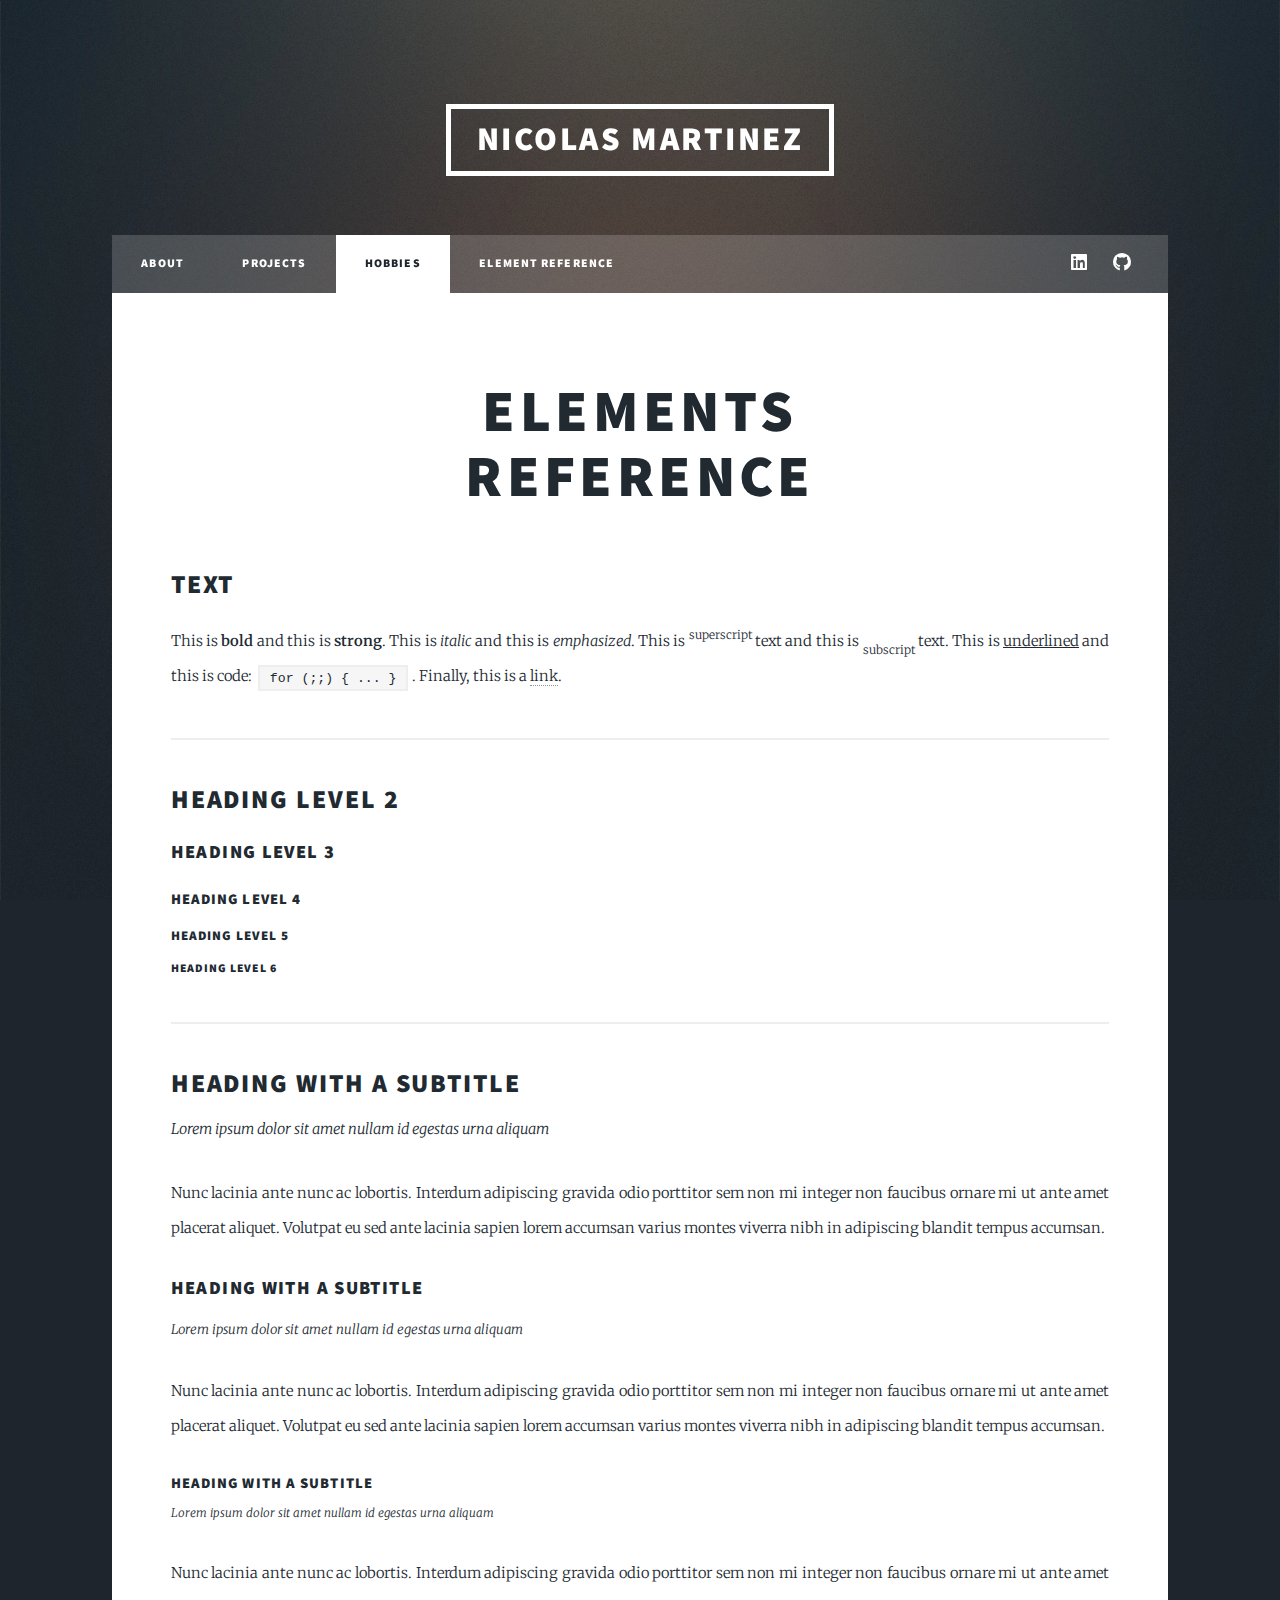
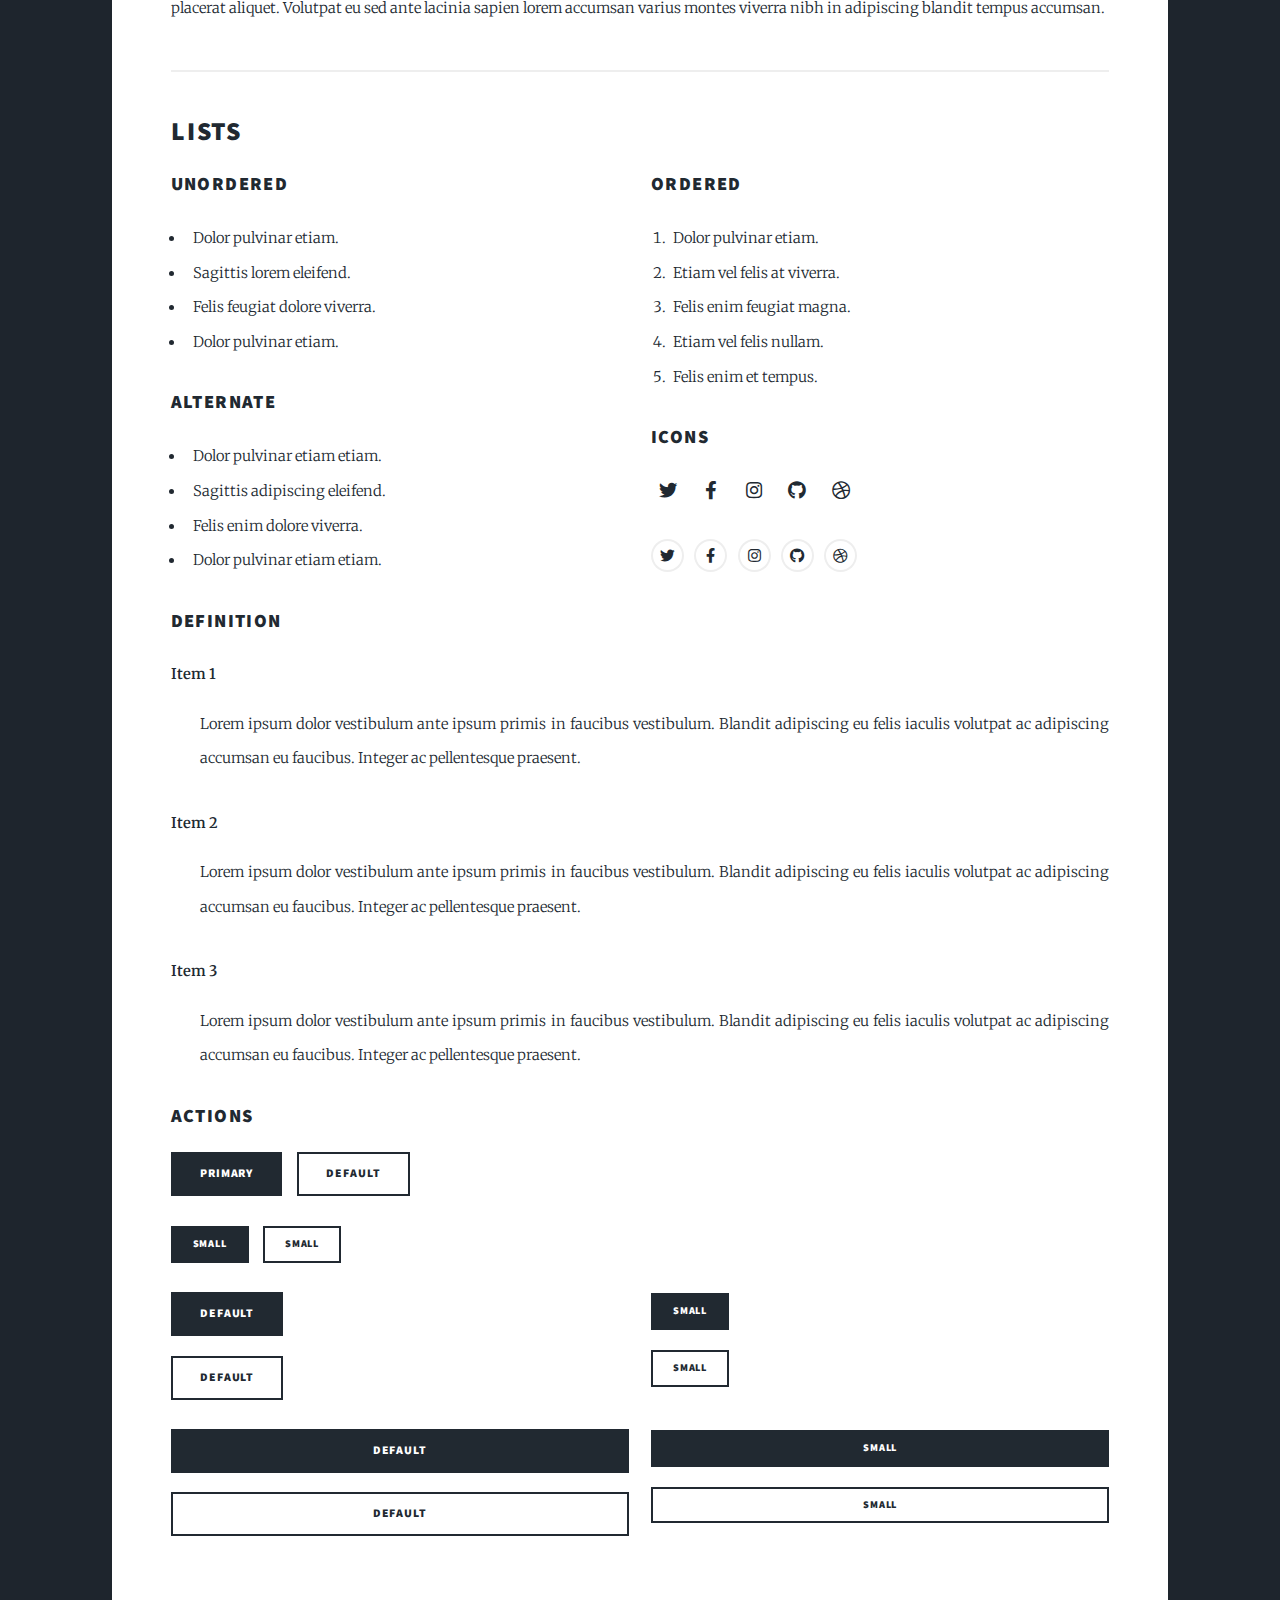
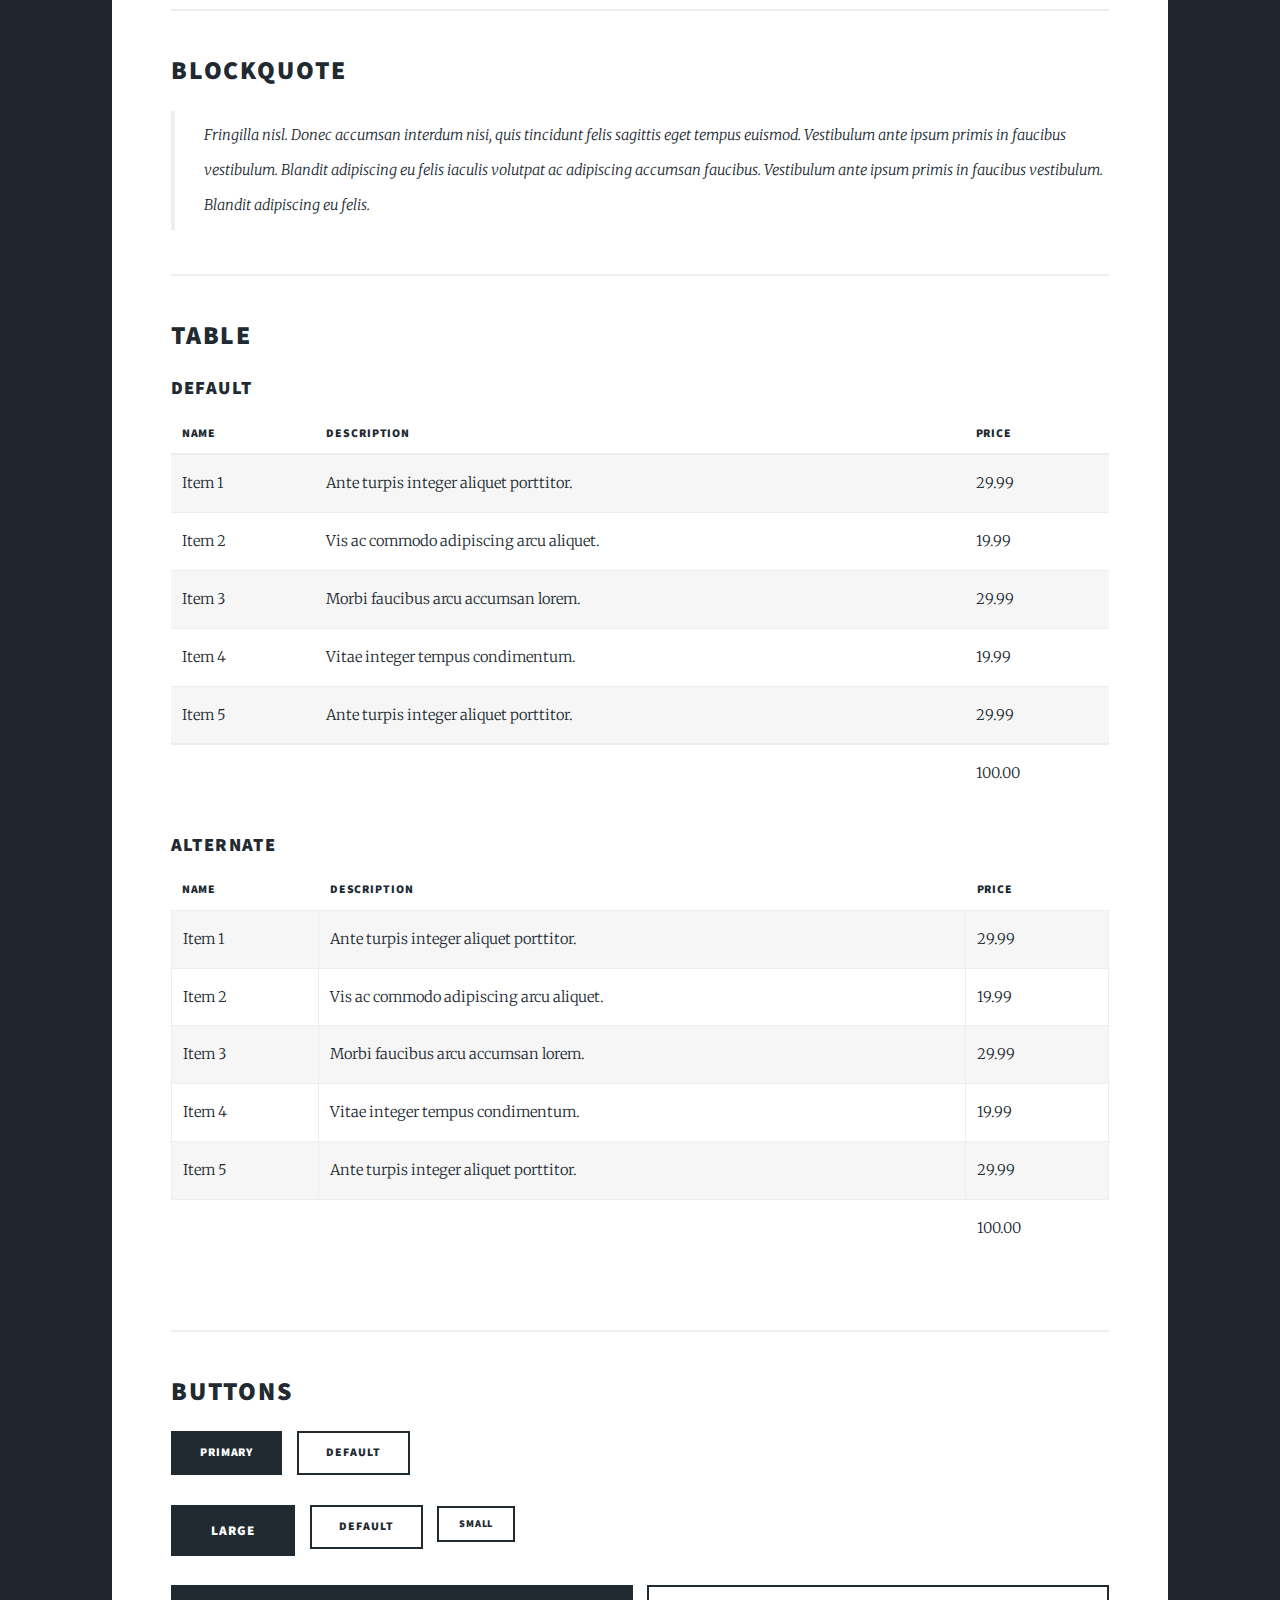
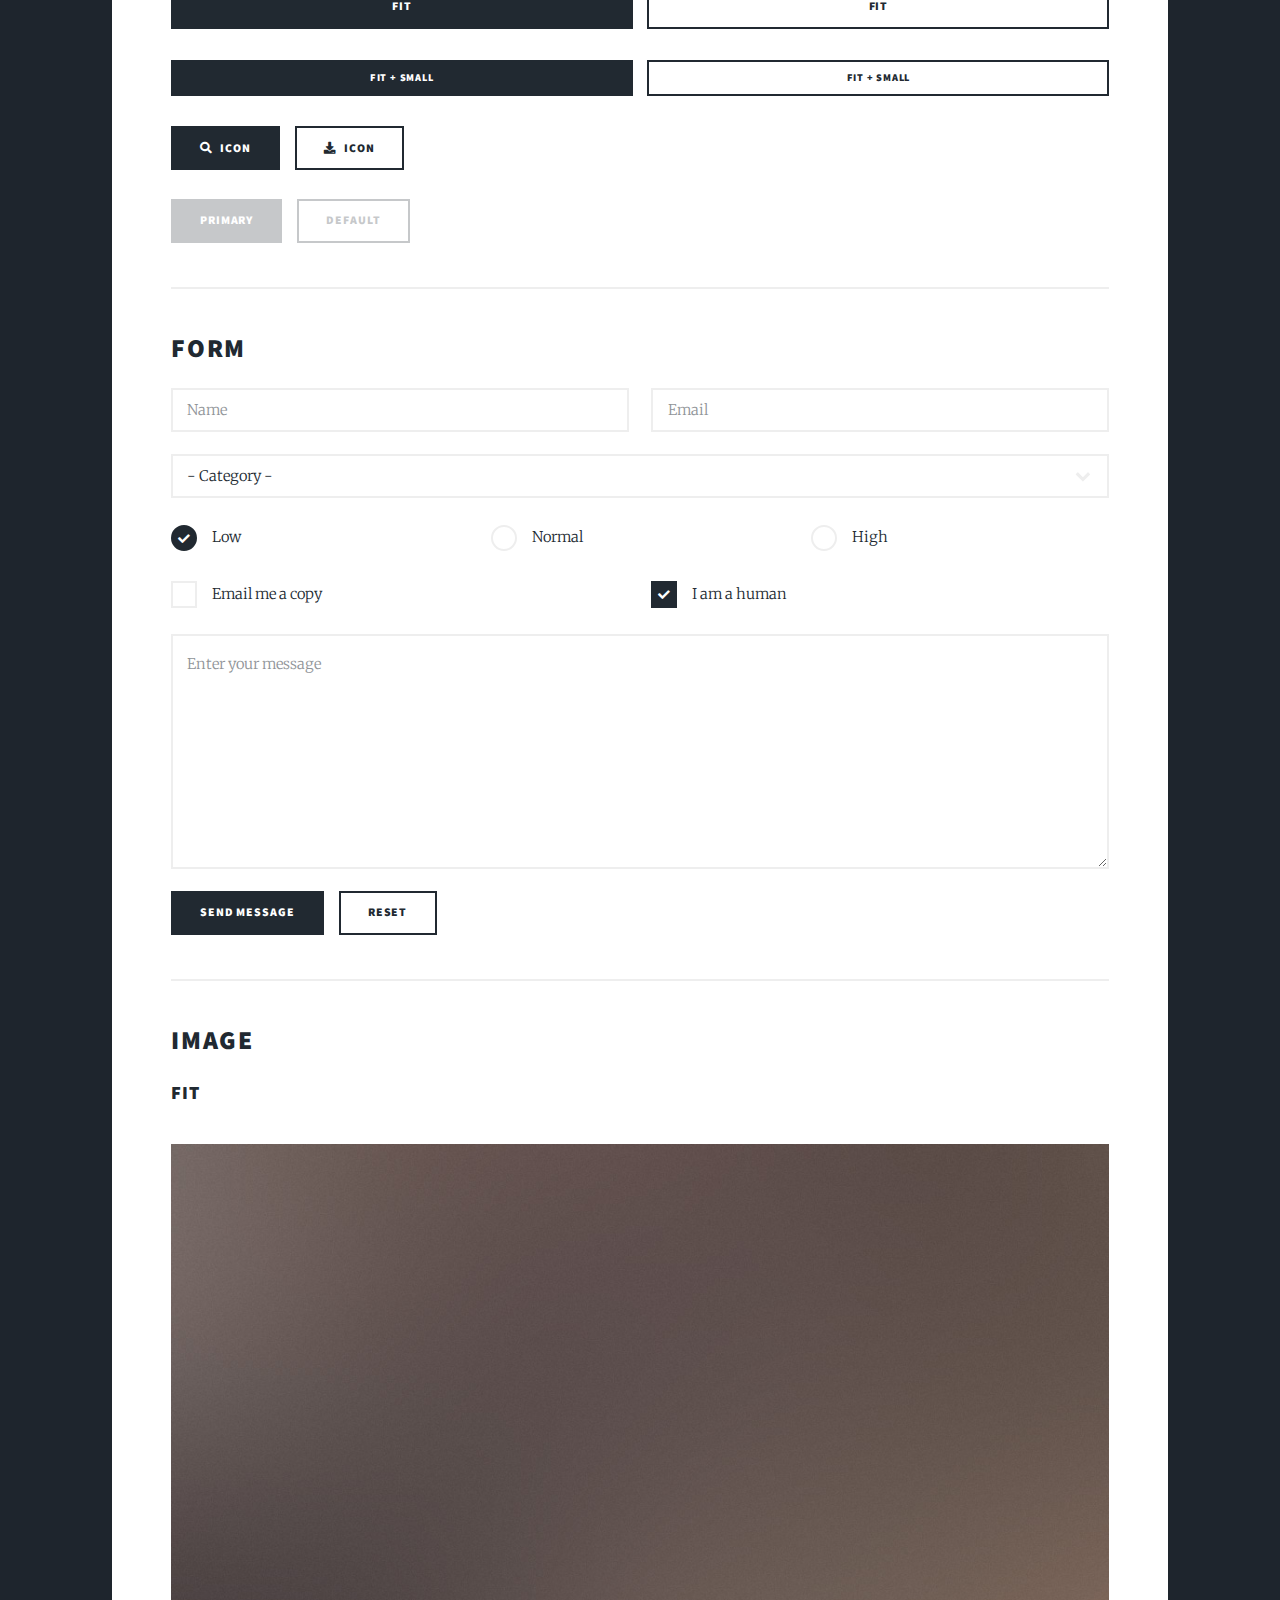
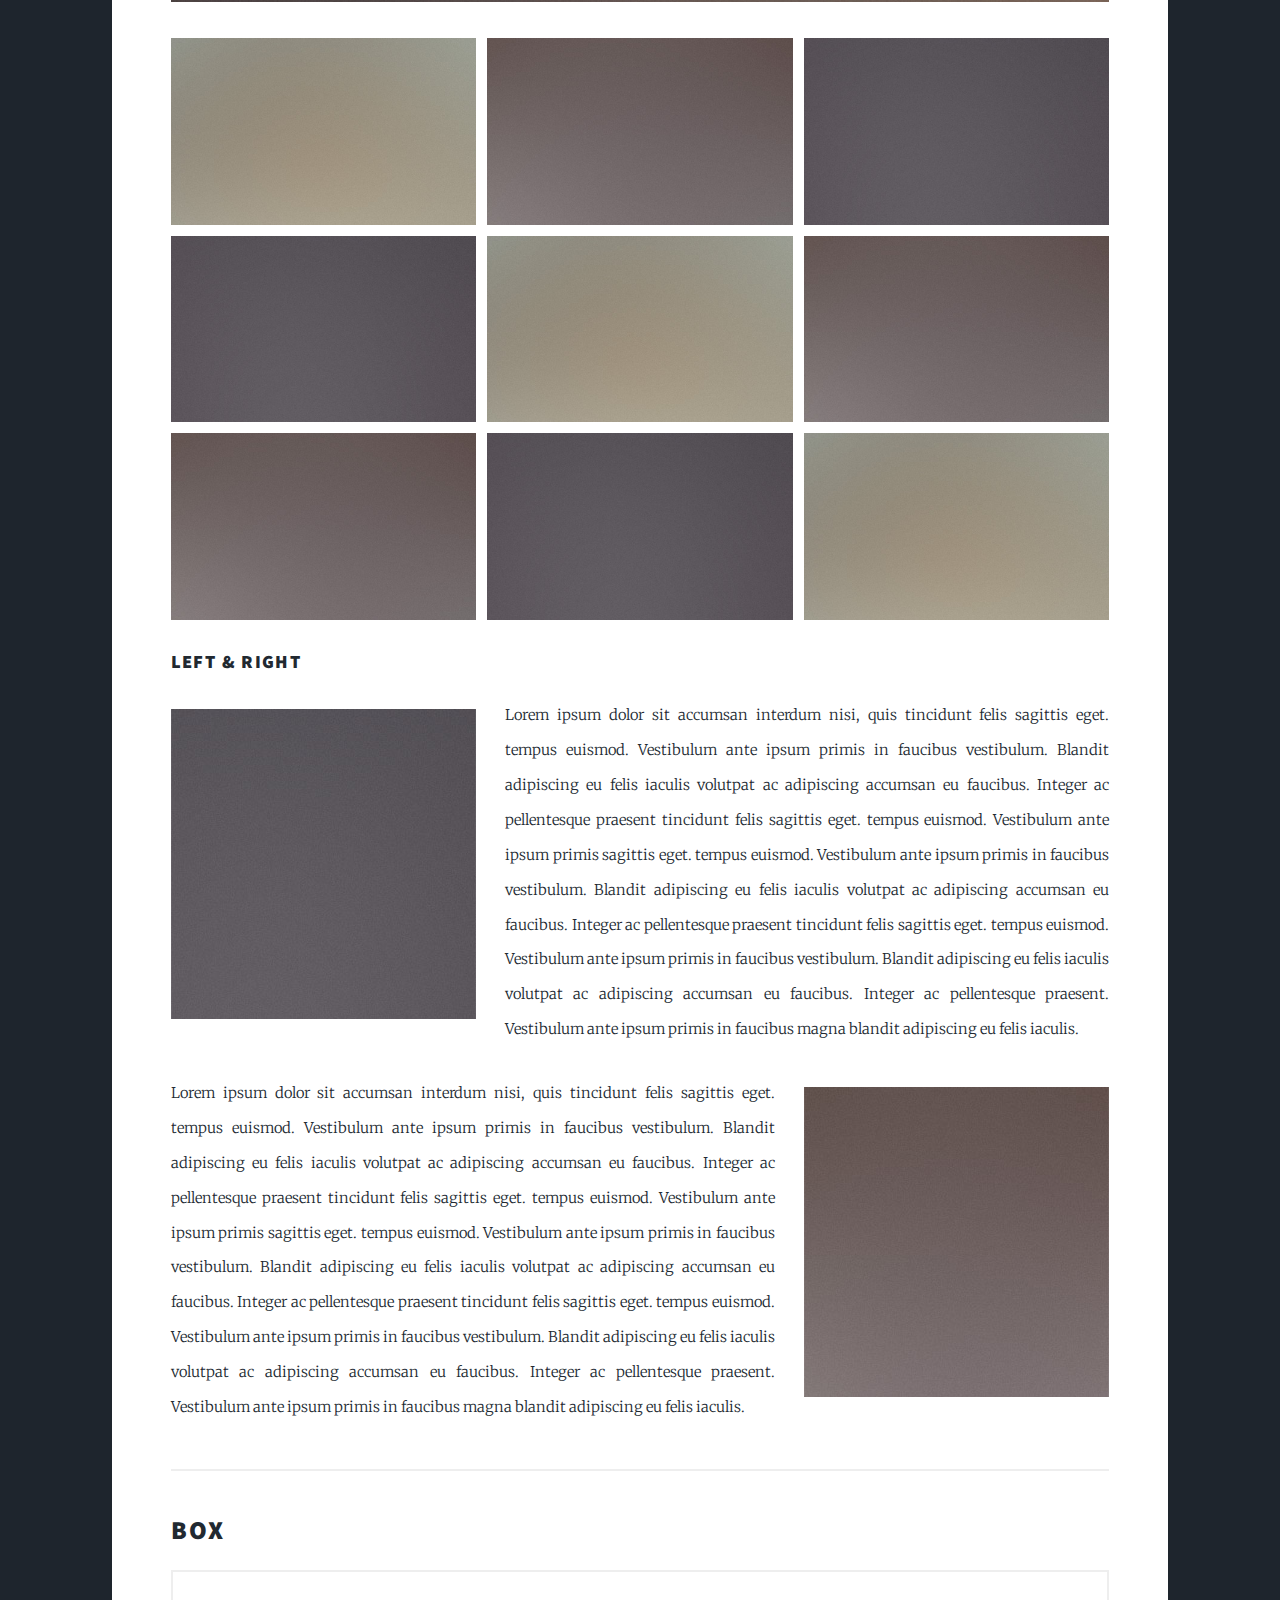
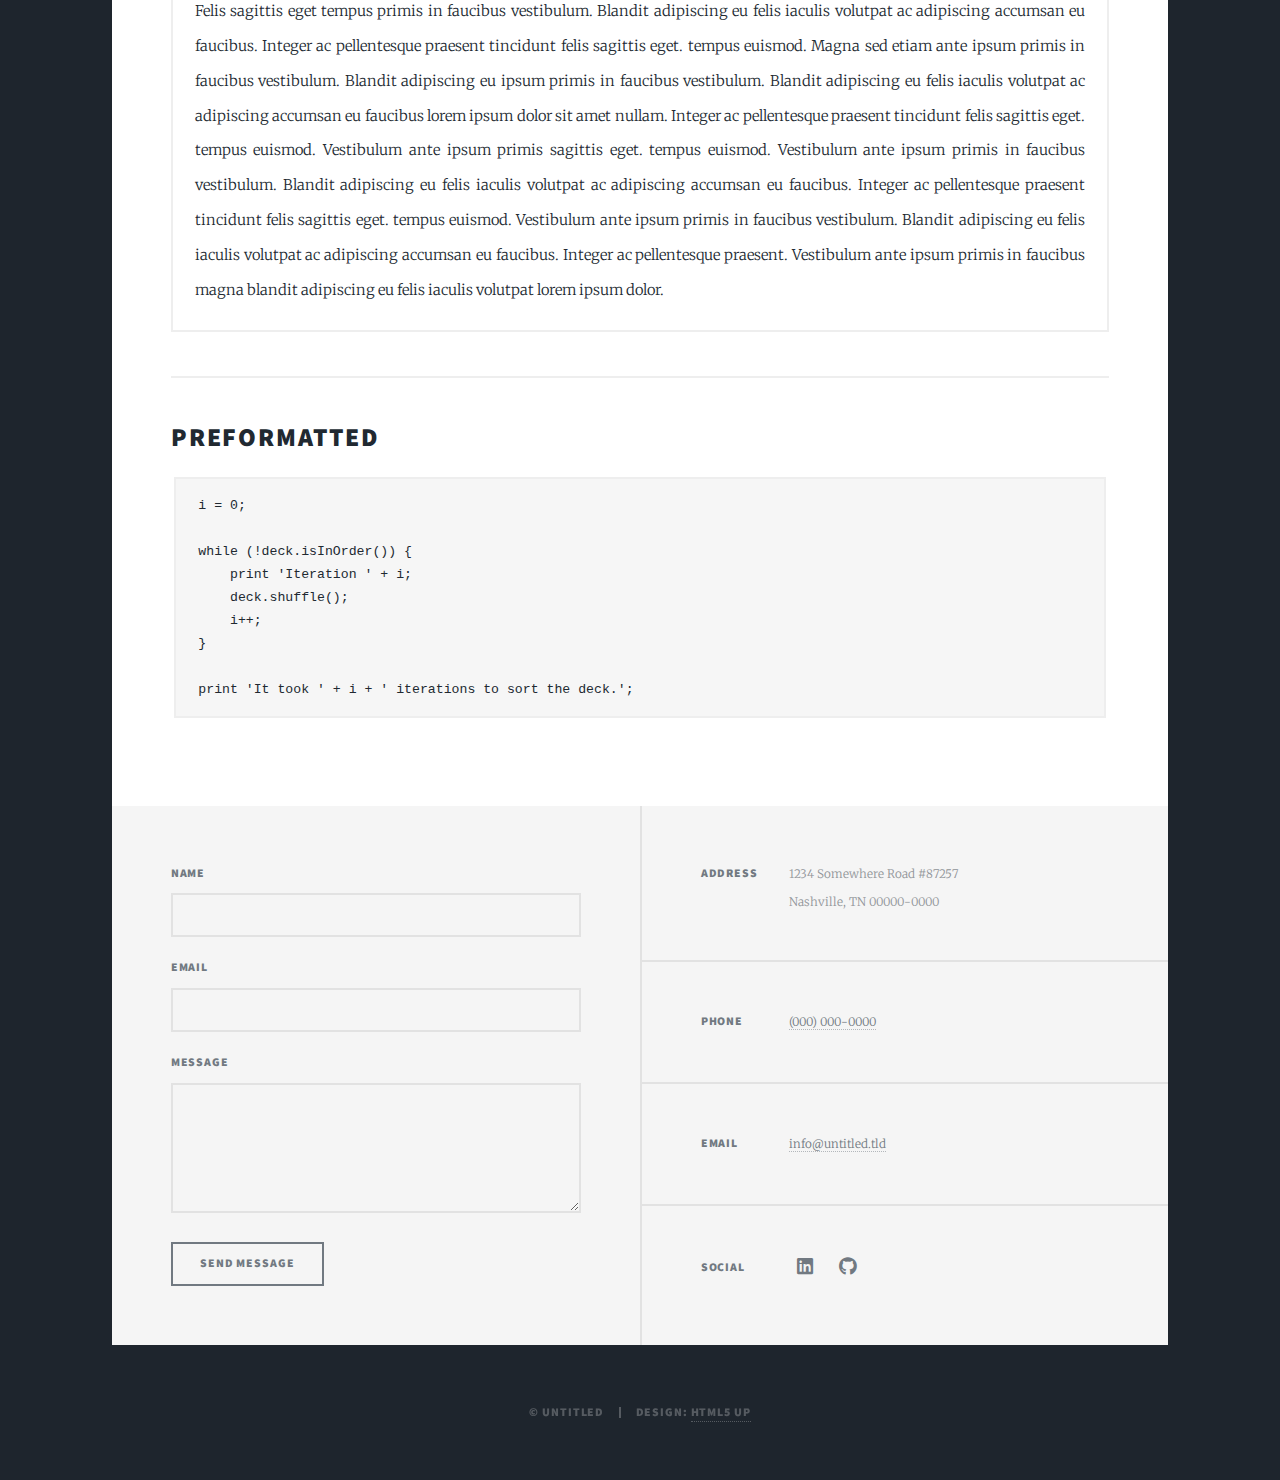
==== commit 0d1acef0: "fixed page linked (about tab would change shape)" ====
--- a/hobbies.html
+++ b/hobbies.html
@@ -28,10 +28,11 @@
 							<li><a href="index.html">About</a></li>
 							<li><a href="projects.html">Projects</a></li>
 							<li class="active"><a href="hobbies.html">Hobbies</a></li>
+							<li><a href="element_reference.html">Element Reference</a></li>
 						</ul>
 						<ul class="icons">
-							<li><a href="www.linkedin.com/in/nicolas-michael-martinez" class="icon brands fa-linkedin"><span class="label">LinkedIn</span></a></li>
-							<li><a href="git@github.com:nicom0202/Projects.git" class="icon brands fa-github"><span class="label">GitHub</span></a></li>
+							<li><a href="https://www.linkedin.com/in/nicolas-michael-martinez" class="icon brands fa-linkedin"><span class="label">LinkedIn</span></a></li>
+							<li><a href="https://github.com/nicom0202/Projects" class="icon brands fa-github"><span class="label">GitHub</span></a></li>
 						</ul>
 					</nav>
 
@@ -466,11 +467,9 @@
 							</section>
 							<section>
 								<h3>Social</h3>
-								<ul class="icons alt">
-									<li><a href="#" class="icon brands alt fa-twitter"><span class="label">Twitter</span></a></li>
-									<li><a href="#" class="icon brands alt fa-facebook-f"><span class="label">Facebook</span></a></li>
-									<li><a href="#" class="icon brands alt fa-instagram"><span class="label">Instagram</span></a></li>
-									<li><a href="#" class="icon brands alt fa-github"><span class="label">GitHub</span></a></li>
+								<ul class="icons">
+									<li><a href="https://www.linkedin.com/in/nicolas-michael-martinez" class="icon brands fa-linkedin"><span class="label">LinkedIn</span></a></li>
+									<li><a href="https://github.com/nicom0202/Projects" class="icon brands fa-github"><span class="label">GitHub</span></a></li>
 								</ul>
 							</section>
 						</section>
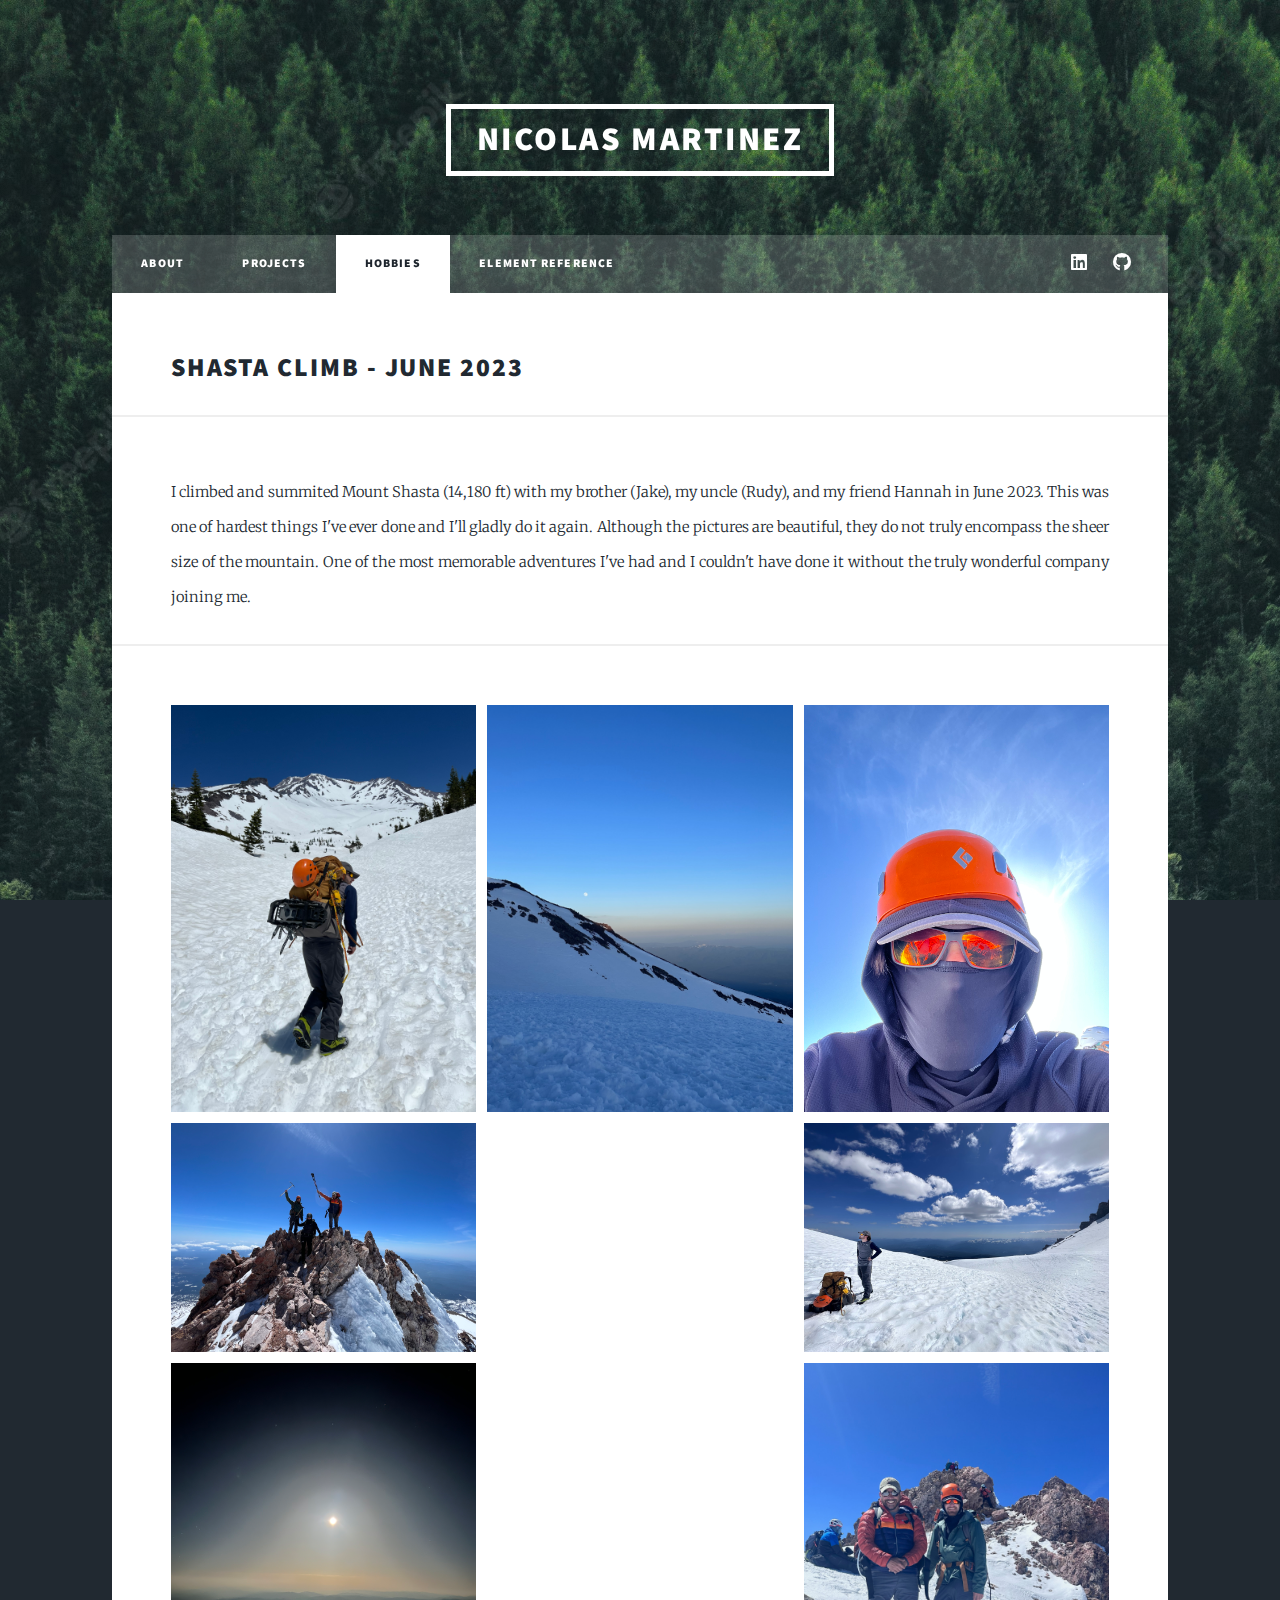
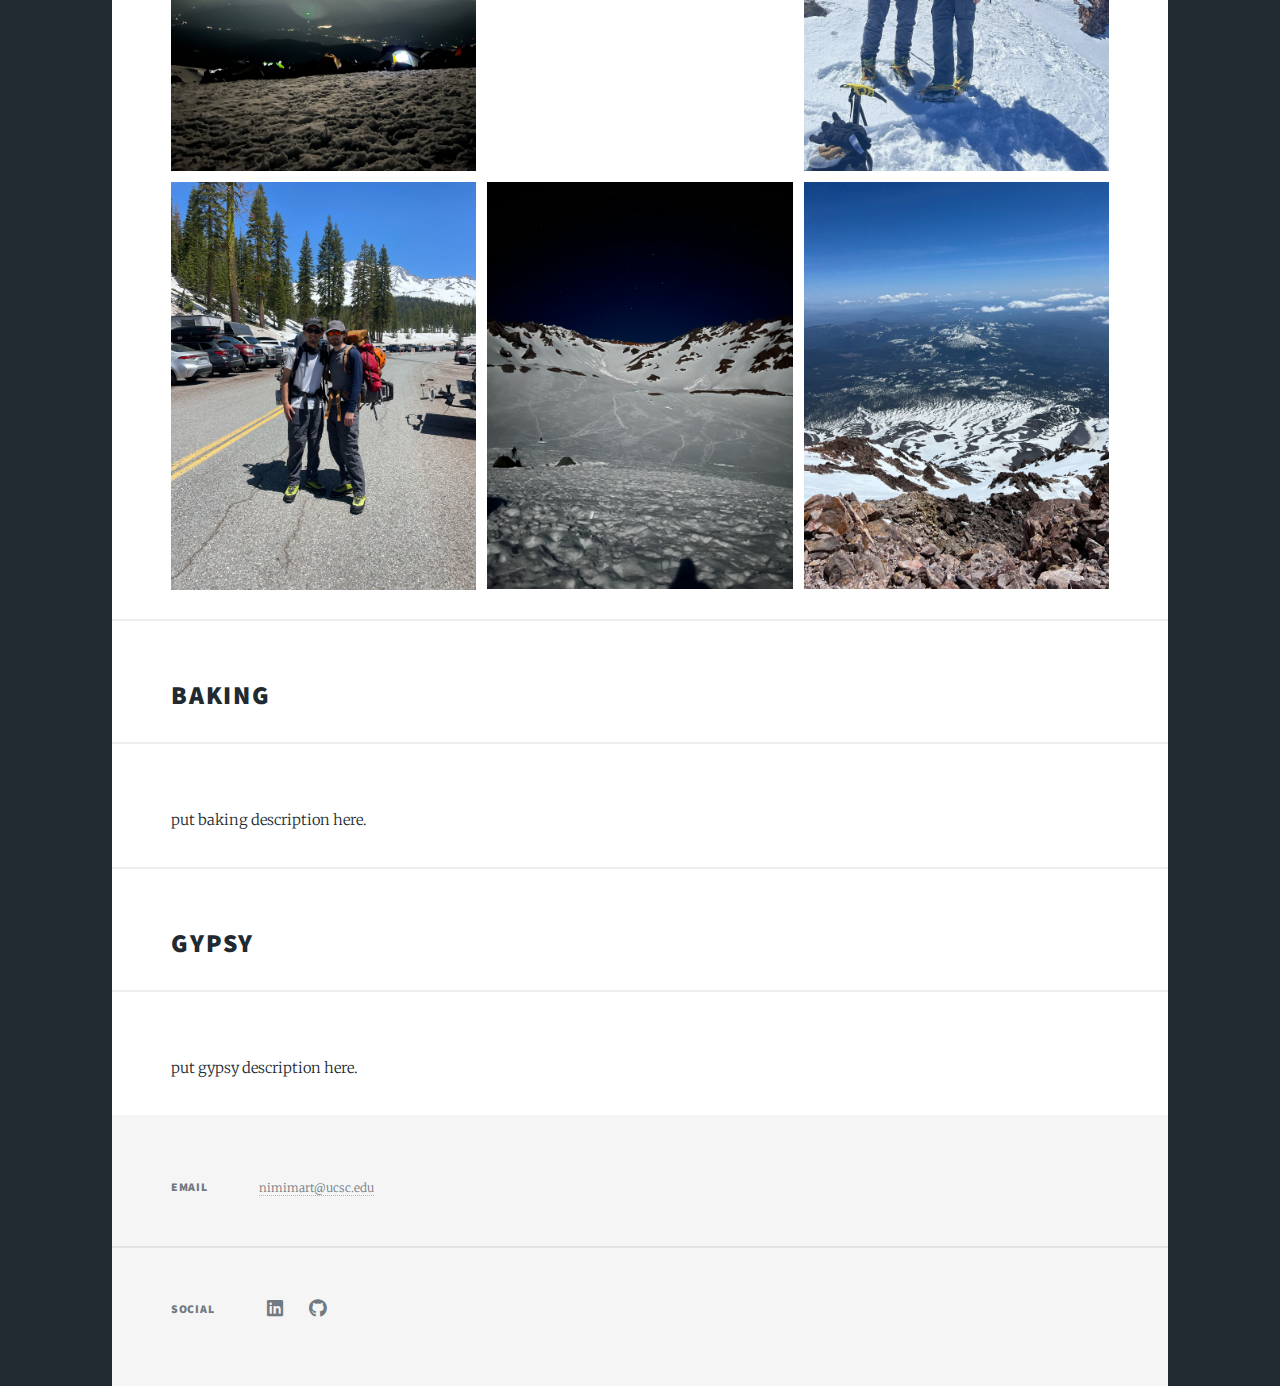
==== commit 5e3bfec7: "starting to add hobbies (shasta)" ====
--- a/hobbies.html
+++ b/hobbies.html
@@ -35,435 +35,53 @@
 							<li><a href="https://github.com/nicom0202/Projects" class="icon brands fa-github"><span class="label">GitHub</span></a></li>
 						</ul>
 					</nav>
-
 				<!-- Main -->
 					<div id="main">
+						<!-- Hobbies -->
 
-						<!-- Post -->
-							<section class="post">
-								<header class="major">
-									<h1>Elements<br />
-									Reference</h1>
-								</header>
+						<!--Shasta-->
+						<h2>Shasta Climb - June 2023</h2>
+						<p>
+							I climbed and summited Mount Shasta (14,180 ft) with my brother (Jake), my uncle (Rudy), and my friend Hannah in June 2023. This was one of
+							hardest things I've ever done and I'll gladly do it again. Although the pictures are beautiful, they do not truly encompass the 
+							sheer size of the mountain. One of the most memorable adventures I've had and I couldn't have done it without the truly wonderful 
+							company joining me.
+						</p>
+						<div class="box alt">
+							<div class="row gtr-50 gtr-uniform">
+								<div class="col-4"><span class="image fit"><img src="images/shasta/shasta1.jpeg" alt="" /></span></div>
+								<div class="col-4"><span class="image fit"><img src="images/shasta/shasta20.JPG" alt="" /></span></div>
+								<div class="col-4"><span class="image fit"><img src="images/shasta/shasta3.jpeg" alt="" /></span></div>
+								<!-- Break -->
+								<div class="col-4"><span class="image fit"><img src="images/shasta/shasta4.jpeg" alt="" /></span></div>
+								<div class="col-4"><span class="image fit"><img src="images/shasta/shasta11.jpeg" alt="" /></span></div>
+								<div class="col-4"><span class="image fit"><img src="images/shasta/shasta7.JPG" alt="" /></span></div>
+								<!-- Break -->
+								<div class="col-4"><span class="image fit"><img src="images/shasta/shasta9.jpeg" alt="" /></span></div>
+								<div class="col-4"><span class="image fit"><img src="images/shasta/shasta10.jpeg" alt="" /></span></div>
+								<div class="col-4"><span class="image fit"><img src="images/shasta/shasta5.JPG" alt="" /></span></div>
+								<!-- Break -->
+								<div class="col-4"><span class="image fit"><img src="images/shasta/shasta21.jpeg" alt="" /></span></div>
+								<div class="col-4"><span class="image fit"><img src="images/shasta/shasta12.jpeg" alt="" /></span></div>
+								<div class="col-4"><span class="image fit"><img src="images/shasta/shasta15.jpeg" alt="" /></span></div>
 
-								<!-- Text stuff -->
-									<h2>Text</h2>
-									<p>This is <b>bold</b> and this is <strong>strong</strong>. This is <i>italic</i> and this is <em>emphasized</em>.
-									This is <sup>superscript</sup> text and this is <sub>subscript</sub> text.
-									This is <u>underlined</u> and this is code: <code>for (;;) { ... }</code>.
-									Finally, this is a <a href="#">link</a>.</p>
-									<hr />
-									<h2>Heading Level 2</h2>
-									<h3>Heading Level 3</h3>
-									<h4>Heading Level 4</h4>
-									<h5>Heading Level 5</h5>
-									<h6>Heading Level 6</h6>
-									<hr />
-									<header>
-										<h2>Heading with a Subtitle</h2>
-										<p>Lorem ipsum dolor sit amet nullam id egestas urna aliquam</p>
-									</header>
-									<p>Nunc lacinia ante nunc ac lobortis. Interdum adipiscing gravida odio porttitor sem non mi integer non faucibus ornare mi ut ante amet placerat aliquet. Volutpat eu sed ante lacinia sapien lorem accumsan varius montes viverra nibh in adipiscing blandit tempus accumsan.</p>
-									<header>
-										<h3>Heading with a Subtitle</h3>
-										<p>Lorem ipsum dolor sit amet nullam id egestas urna aliquam</p>
-									</header>
-									<p>Nunc lacinia ante nunc ac lobortis. Interdum adipiscing gravida odio porttitor sem non mi integer non faucibus ornare mi ut ante amet placerat aliquet. Volutpat eu sed ante lacinia sapien lorem accumsan varius montes viverra nibh in adipiscing blandit tempus accumsan.</p>
-									<header>
-										<h4>Heading with a Subtitle</h4>
-										<p>Lorem ipsum dolor sit amet nullam id egestas urna aliquam</p>
-									</header>
-									<p>Nunc lacinia ante nunc ac lobortis. Interdum adipiscing gravida odio porttitor sem non mi integer non faucibus ornare mi ut ante amet placerat aliquet. Volutpat eu sed ante lacinia sapien lorem accumsan varius montes viverra nibh in adipiscing blandit tempus accumsan.</p>
-
-									<hr />
-
-								<!-- Lists -->
-									<h2>Lists</h2>
-									<div class="row">
-										<div class="col-6 col-12-small">
-
-											<h3>Unordered</h3>
-											<ul>
-												<li>Dolor pulvinar etiam.</li>
-												<li>Sagittis lorem eleifend.</li>
-												<li>Felis feugiat dolore viverra.</li>
-												<li>Dolor pulvinar etiam.</li>
-											</ul>
-
-											<h3>Alternate</h3>
-											<ul class="alt">
-												<li>Dolor pulvinar etiam etiam.</li>
-												<li>Sagittis adipiscing eleifend.</li>
-												<li>Felis enim dolore viverra.</li>
-												<li>Dolor pulvinar etiam etiam.</li>
-											</ul>
-
-										</div>
-										<div class="col-6 col-12-small">
-
-											<h3>Ordered</h3>
-											<ol>
-												<li>Dolor pulvinar etiam.</li>
-												<li>Etiam vel felis at viverra.</li>
-												<li>Felis enim feugiat magna.</li>
-												<li>Etiam vel felis nullam.</li>
-												<li>Felis enim et tempus.</li>
-											</ol>
-
-											<h3>Icons</h3>
-											<ul class="icons">
-												<li><a href="#" class="icon brands fa-twitter"><span class="label">Twitter</span></a></li>
-												<li><a href="#" class="icon brands fa-facebook-f"><span class="label">Facebook</span></a></li>
-												<li><a href="#" class="icon brands fa-instagram"><span class="label">Instagram</span></a></li>
-												<li><a href="#" class="icon brands fa-github"><span class="label">Github</span></a></li>
-												<li><a href="#" class="icon brands fa-dribbble"><span class="label">Dribbble</span></a></li>
-											</ul>
-											<ul class="icons alt">
-												<li><a href="#" class="icon brands alt fa-twitter"><span class="label">Twitter</span></a></li>
-												<li><a href="#" class="icon brands alt fa-facebook-f"><span class="label">Facebook</span></a></li>
-												<li><a href="#" class="icon brands alt fa-instagram"><span class="label">Instagram</span></a></li>
-												<li><a href="#" class="icon brands alt fa-github"><span class="label">Github</span></a></li>
-												<li><a href="#" class="icon brands alt fa-dribbble"><span class="label">Dribbble</span></a></li>
-											</ul>
-
-										</div>
-									</div>
-									<h3>Definition</h3>
-									<dl>
-										<dt>Item 1</dt>
-										<dd>
-											<p>Lorem ipsum dolor vestibulum ante ipsum primis in faucibus vestibulum. Blandit adipiscing eu felis iaculis volutpat ac adipiscing accumsan eu faucibus. Integer ac pellentesque praesent.</p>
-										</dd>
-										<dt>Item 2</dt>
-										<dd>
-											<p>Lorem ipsum dolor vestibulum ante ipsum primis in faucibus vestibulum. Blandit adipiscing eu felis iaculis volutpat ac adipiscing accumsan eu faucibus. Integer ac pellentesque praesent.</p>
-										</dd>
-										<dt>Item 3</dt>
-										<dd>
-											<p>Lorem ipsum dolor vestibulum ante ipsum primis in faucibus vestibulum. Blandit adipiscing eu felis iaculis volutpat ac adipiscing accumsan eu faucibus. Integer ac pellentesque praesent.</p>
-										</dd>
-									</dl>
-
-									<h3>Actions</h3>
-									<ul class="actions">
-										<li><a href="#" class="button primary">Primary</a></li>
-										<li><a href="#" class="button">Default</a></li>
-									</ul>
-									<ul class="actions small">
-										<li><a href="#" class="button primary small">Small</a></li>
-										<li><a href="#" class="button small">Small</a></li>
-									</ul>
-									<div class="row">
-										<div class="col-6 col-12-small">
-											<ul class="actions stacked">
-												<li><a href="#" class="button primary">Default</a></li>
-												<li><a href="#" class="button">Default</a></li>
-											</ul>
-										</div>
-										<div class="col-6 col-12-small">
-											<ul class="actions stacked">
-												<li><a href="#" class="button primary small">Small</a></li>
-												<li><a href="#" class="button small">Small</a></li>
-											</ul>
-										</div>
-									</div>
-									<div class="row">
-										<div class="col-6 col-12-small">
-											<ul class="actions stacked">
-												<li><a href="#" class="button primary fit">Default</a></li>
-												<li><a href="#" class="button fit">Default</a></li>
-											</ul>
-										</div>
-										<div class="col-6 col-12-small">
-											<ul class="actions stacked">
-												<li><a href="#" class="button primary small fit">Small</a></li>
-												<li><a href="#" class="button small fit">Small</a></li>
-											</ul>
-										</div>
-									</div>
-
-									<hr />
-
-								<!-- Blockquote -->
-									<h2>Blockquote</h2>
-									<blockquote>Fringilla nisl. Donec accumsan interdum nisi, quis tincidunt felis sagittis eget tempus euismod. Vestibulum ante ipsum primis in faucibus vestibulum. Blandit adipiscing eu felis iaculis volutpat ac adipiscing accumsan faucibus. Vestibulum ante ipsum primis in faucibus vestibulum. Blandit adipiscing eu felis.</blockquote>
-
-									<hr />
-
-								<!-- Table -->
-									<h2>Table</h2>
-
-									<h3>Default</h3>
-									<div class="table-wrapper">
-										<table>
-											<thead>
-												<tr>
-													<th>Name</th>
-													<th>Description</th>
-													<th>Price</th>
-												</tr>
-											</thead>
-											<tbody>
-												<tr>
-													<td>Item 1</td>
-													<td>Ante turpis integer aliquet porttitor.</td>
-													<td>29.99</td>
-												</tr>
-												<tr>
-													<td>Item 2</td>
-													<td>Vis ac commodo adipiscing arcu aliquet.</td>
-													<td>19.99</td>
-												</tr>
-												<tr>
-													<td>Item 3</td>
-													<td> Morbi faucibus arcu accumsan lorem.</td>
-													<td>29.99</td>
-												</tr>
-												<tr>
-													<td>Item 4</td>
-													<td>Vitae integer tempus condimentum.</td>
-													<td>19.99</td>
-												</tr>
-												<tr>
-													<td>Item 5</td>
-													<td>Ante turpis integer aliquet porttitor.</td>
-													<td>29.99</td>
-												</tr>
-											</tbody>
-											<tfoot>
-												<tr>
-													<td colspan="2"></td>
-													<td>100.00</td>
-												</tr>
-											</tfoot>
-										</table>
-									</div>
-
-									<h3>Alternate</h3>
-									<div class="table-wrapper">
-										<table class="alt">
-											<thead>
-												<tr>
-													<th>Name</th>
-													<th>Description</th>
-													<th>Price</th>
-												</tr>
-											</thead>
-											<tbody>
-												<tr>
-													<td>Item 1</td>
-													<td>Ante turpis integer aliquet porttitor.</td>
-													<td>29.99</td>
-												</tr>
-												<tr>
-													<td>Item 2</td>
-													<td>Vis ac commodo adipiscing arcu aliquet.</td>
-													<td>19.99</td>
-												</tr>
-												<tr>
-													<td>Item 3</td>
-													<td> Morbi faucibus arcu accumsan lorem.</td>
-													<td>29.99</td>
-												</tr>
-												<tr>
-													<td>Item 4</td>
-													<td>Vitae integer tempus condimentum.</td>
-													<td>19.99</td>
-												</tr>
-												<tr>
-													<td>Item 5</td>
-													<td>Ante turpis integer aliquet porttitor.</td>
-													<td>29.99</td>
-												</tr>
-											</tbody>
-											<tfoot>
-												<tr>
-													<td colspan="2"></td>
-													<td>100.00</td>
-												</tr>
-											</tfoot>
-										</table>
-									</div>
-
-									<hr />
-
-								<!-- Buttons -->
-									<h2>Buttons</h2>
-									<ul class="actions">
-										<li><a href="#" class="button primary">Primary</a></li>
-										<li><a href="#" class="button">Default</a></li>
-									</ul>
-									<ul class="actions">
-										<li><a href="#" class="button primary large">Large</a></li>
-										<li><a href="#" class="button">Default</a></li>
-										<li><a href="#" class="button small">Small</a></li>
-									</ul>
-									<ul class="actions fit">
-										<li><a href="#" class="button primary fit">Fit</a></li>
-										<li><a href="#" class="button fit">Fit</a></li>
-									</ul>
-									<ul class="actions fit small">
-										<li><a href="#" class="button primary fit small">Fit + Small</a></li>
-										<li><a href="#" class="button fit small">Fit + Small</a></li>
-									</ul>
-									<ul class="actions">
-										<li><a href="#" class="button primary icon solid fa-search">Icon</a></li>
-										<li><a href="#" class="button icon solid fa-download">Icon</a></li>
-									</ul>
-									<ul class="actions">
-										<li><span class="button primary disabled">Primary</span></li>
-										<li><span class="button disabled">Default</span></li>
-									</ul>
-
-									<hr />
-
-								<!-- Form -->
-									<h2>Form</h2>
-
-									<form method="post" action="#">
-										<div class="row gtr-uniform">
-											<div class="col-6 col-12-xsmall">
-												<input type="text" name="demo-name" id="demo-name" value="" placeholder="Name" />
-											</div>
-											<div class="col-6 col-12-xsmall">
-												<input type="email" name="demo-email" id="demo-email" value="" placeholder="Email" />
-											</div>
-											<!-- Break -->
-											<div class="col-12">
-												<select name="demo-category" id="demo-category">
-													<option value="">- Category -</option>
-													<option value="1">Manufacturing</option>
-													<option value="1">Shipping</option>
-													<option value="1">Administration</option>
-													<option value="1">Human Resources</option>
-												</select>
-											</div>
-											<!-- Break -->
-											<div class="col-4 col-12-small">
-												<input type="radio" id="demo-priority-low" name="demo-priority" checked>
-												<label for="demo-priority-low">Low</label>
-											</div>
-											<div class="col-4 col-12-small">
-												<input type="radio" id="demo-priority-normal" name="demo-priority">
-												<label for="demo-priority-normal">Normal</label>
-											</div>
-											<div class="col-4 col-12-small">
-												<input type="radio" id="demo-priority-high" name="demo-priority">
-												<label for="demo-priority-high">High</label>
-											</div>
-											<!-- Break -->
-											<div class="col-6 col-12-small">
-												<input type="checkbox" id="demo-copy" name="demo-copy">
-												<label for="demo-copy">Email me a copy</label>
-											</div>
-											<div class="col-6 col-12-small">
-												<input type="checkbox" id="demo-human" name="demo-human" checked>
-												<label for="demo-human">I am a human</label>
-											</div>
-											<!-- Break -->
-											<div class="col-12">
-												<textarea name="demo-message" id="demo-message" placeholder="Enter your message" rows="6"></textarea>
-											</div>
-											<!-- Break -->
-											<div class="col-12">
-												<ul class="actions">
-													<li><input type="submit" value="Send Message" class="primary" /></li>
-													<li><input type="reset" value="Reset" /></li>
-												</ul>
-											</div>
-										</div>
-									</form>
-
-									<hr />
-
-								<!-- Image -->
-									<h2>Image</h2>
-
-									<h3>Fit</h3>
-									<span class="image fit"><img src="images/pic01.jpg" alt="" /></span>
-									<div class="box alt">
-										<div class="row gtr-50 gtr-uniform">
-											<div class="col-4"><span class="image fit"><img src="images/pic02.jpg" alt="" /></span></div>
-											<div class="col-4"><span class="image fit"><img src="images/pic03.jpg" alt="" /></span></div>
-											<div class="col-4"><span class="image fit"><img src="images/pic04.jpg" alt="" /></span></div>
-											<!-- Break -->
-											<div class="col-4"><span class="image fit"><img src="images/pic04.jpg" alt="" /></span></div>
-											<div class="col-4"><span class="image fit"><img src="images/pic02.jpg" alt="" /></span></div>
-											<div class="col-4"><span class="image fit"><img src="images/pic03.jpg" alt="" /></span></div>
-											<!-- Break -->
-											<div class="col-4"><span class="image fit"><img src="images/pic03.jpg" alt="" /></span></div>
-											<div class="col-4"><span class="image fit"><img src="images/pic04.jpg" alt="" /></span></div>
-											<div class="col-4"><span class="image fit"><img src="images/pic02.jpg" alt="" /></span></div>
-										</div>
-									</div>
-
-									<h3>Left &amp; Right</h3>
-									<p><span class="image left"><img src="images/pic08.jpg" alt="" /></span>Lorem ipsum dolor sit accumsan interdum nisi, quis tincidunt felis sagittis eget. tempus euismod. Vestibulum ante ipsum primis in faucibus vestibulum. Blandit adipiscing eu felis iaculis volutpat ac adipiscing accumsan eu faucibus. Integer ac pellentesque praesent tincidunt felis sagittis eget. tempus euismod. Vestibulum ante ipsum primis sagittis eget. tempus euismod. Vestibulum ante ipsum primis in faucibus vestibulum. Blandit adipiscing eu felis iaculis volutpat ac adipiscing accumsan eu faucibus. Integer ac pellentesque praesent tincidunt felis sagittis eget. tempus euismod. Vestibulum ante ipsum primis in faucibus vestibulum. Blandit adipiscing eu felis iaculis volutpat ac adipiscing accumsan eu faucibus. Integer ac pellentesque praesent. Vestibulum ante ipsum primis in faucibus magna blandit adipiscing eu felis iaculis.</p>
-									<p><span class="image right"><img src="images/pic09.jpg" alt="" /></span>Lorem ipsum dolor sit accumsan interdum nisi, quis tincidunt felis sagittis eget. tempus euismod. Vestibulum ante ipsum primis in faucibus vestibulum. Blandit adipiscing eu felis iaculis volutpat ac adipiscing accumsan eu faucibus. Integer ac pellentesque praesent tincidunt felis sagittis eget. tempus euismod. Vestibulum ante ipsum primis sagittis eget. tempus euismod. Vestibulum ante ipsum primis in faucibus vestibulum. Blandit adipiscing eu felis iaculis volutpat ac adipiscing accumsan eu faucibus. Integer ac pellentesque praesent tincidunt felis sagittis eget. tempus euismod. Vestibulum ante ipsum primis in faucibus vestibulum. Blandit adipiscing eu felis iaculis volutpat ac adipiscing accumsan eu faucibus. Integer ac pellentesque praesent. Vestibulum ante ipsum primis in faucibus magna blandit adipiscing eu felis iaculis.</p>
-
-									<hr />
-
-								<!-- Box -->
-									<h2>Box</h2>
-									<div class="box">
-										<p>Felis sagittis eget tempus primis in faucibus vestibulum. Blandit adipiscing eu felis iaculis volutpat ac adipiscing accumsan eu faucibus. Integer ac pellentesque praesent tincidunt felis sagittis eget. tempus euismod. Magna sed etiam ante ipsum primis in faucibus vestibulum. Blandit adipiscing eu ipsum primis in faucibus vestibulum. Blandit adipiscing eu felis iaculis volutpat ac adipiscing accumsan eu faucibus lorem ipsum dolor sit amet nullam. Integer ac pellentesque praesent tincidunt felis sagittis eget. tempus euismod. Vestibulum ante ipsum primis sagittis eget. tempus euismod. Vestibulum ante ipsum primis in faucibus vestibulum. Blandit adipiscing eu felis iaculis volutpat ac adipiscing accumsan eu faucibus. Integer ac pellentesque praesent tincidunt felis sagittis eget. tempus euismod. Vestibulum ante ipsum primis in faucibus vestibulum. Blandit adipiscing eu felis iaculis volutpat ac adipiscing accumsan eu faucibus. Integer ac pellentesque praesent. Vestibulum ante ipsum primis in faucibus magna blandit adipiscing eu felis iaculis volutpat lorem ipsum dolor.</p>
-									</div>
-
-									<hr />
-
-								<!-- Preformatted Code -->
-									<h2>Preformatted</h2>
-									<pre><code>i = 0;
-
-while (!deck.isInOrder()) {
-    print 'Iteration ' + i;
-    deck.shuffle();
-    i++;
-}
-
-print 'It took ' + i + ' iterations to sort the deck.';
-</code></pre>
-
-							</section>
-
+							</div>
+						</div>
+						
+						<!--Baking-->
+						<h2>Baking</h2>
+						<p>put baking description here.</p>
+						
+						<!--Gypsy-->
+						<h2>Gypsy</h2>
+						<p>put gypsy description here.</p>
 					</div>
-
 				<!-- Footer -->
 					<footer id="footer">
-						<section>
-							<form method="post" action="#">
-								<div class="fields">
-									<div class="field">
-										<label for="name">Name</label>
-										<input type="text" name="name" id="name" />
-									</div>
-									<div class="field">
-										<label for="email">Email</label>
-										<input type="text" name="email" id="email" />
-									</div>
-									<div class="field">
-										<label for="message">Message</label>
-										<textarea name="message" id="message" rows="3"></textarea>
-									</div>
-								</div>
-								<ul class="actions">
-									<li><input type="submit" value="Send Message" /></li>
-								</ul>
-							</form>
-						</section>
 						<section class="split contact">
-							<section class="alt">
-								<h3>Address</h3>
-								<p>1234 Somewhere Road #87257<br />
-								Nashville, TN 00000-0000</p>
-							</section>
-							<section>
-								<h3>Phone</h3>
-								<p><a href="#">(000) 000-0000</a></p>
-							</section>
 							<section>
 								<h3>Email</h3>
-								<p><a href="#">info@untitled.tld</a></p>
+								<p><a href="#">nimimart@ucsc.edu</a></p>
 							</section>
 							<section>
 								<h3>Social</h3>
@@ -474,12 +92,6 @@
 							</section>
 						</section>
 					</footer>
-
-				<!-- Copyright -->
-					<div id="copyright">
-						<ul><li>&copy; Untitled</li><li>Design: <a href="https://html5up.net">HTML5 UP</a></li></ul>
-					</div>
-
 			</div>
 
 		<!-- Scripts -->
--- a/assets/css/main.css
+++ b/assets/css/main.css
@@ -1,10 +1,10 @@
 @import url(fontawesome-all.min.css);
 @import url("https://fonts.googleapis.com/css?family=Merriweather:300,700,300italic,700italic|Source+Sans+Pro:900");
 
-/*
-	Massively by HTML5 UP
-	html5up.net | @ajlkn
-	Free for personal and commercial use under the CCA 3.0 license (html5up.net/license)
+/*
+	Massively by HTML5 UP
+	html5up.net | @ajlkn
+	Free for personal and commercial use under the CCA 3.0 license (html5up.net/license)
 */
 
 html, body, div, span, applet, object,
@@ -99,7 +99,7 @@
 	}
 
 	body {
-		background-color: #1e252d;
+		background-color: #212931;
 	}
 
 		body.is-preload *, body.is-preload *:before, body.is-preload *:after {
@@ -2500,7 +2500,7 @@
 
 		select option {
 			background-color: #ffffff;
-			color: #212931;
+			color: #253121;
 		}
 
 	.select-wrapper:before {
--- a/assets/css/noscript.css
+++ b/assets/css/noscript.css
@@ -1,15 +1,15 @@
 @import url(font-awesome.min.css);
 
-/*
-	Massively by HTML5 UP
-	html5up.net | @ajlkn
-	Free for personal and commercial use under the CCA 3.0 license (html5up.net/license)
+/*
+	Massively by HTML5 UP
+	html5up.net | @ajlkn
+	Free for personal and commercial use under the CCA 3.0 license (html5up.net/license)
 */
 
 /* Wrapper */
 
 	#wrapper {
-		background-color: #212931;
+		background-color: #213124;
 		background-image: url("../../images/overlay.png"), linear-gradient(0deg, rgba(0, 0, 0, 0.1), rgba(0, 0, 0, 0.1)), url("../../images/bg.jpg");
 		background-size: auto,								auto,														100% auto;
 		background-position: center,								center,														top center;
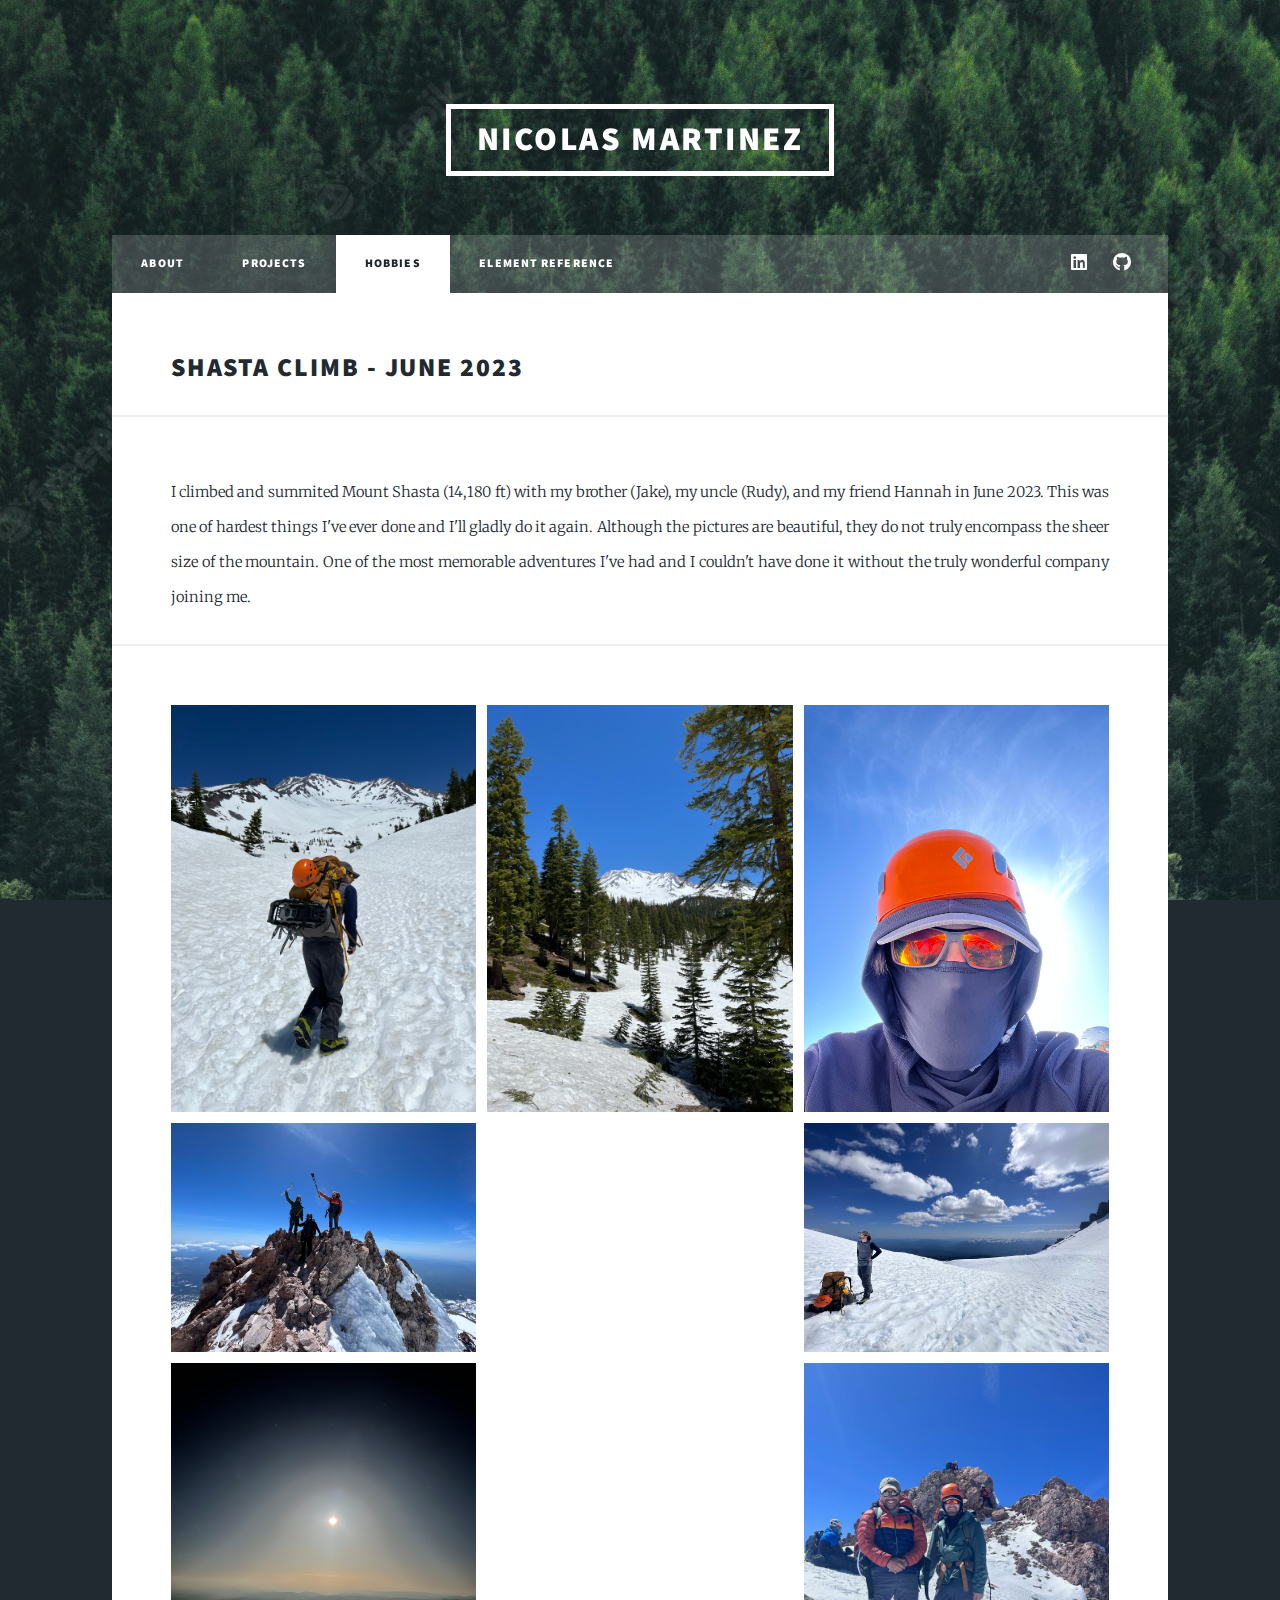
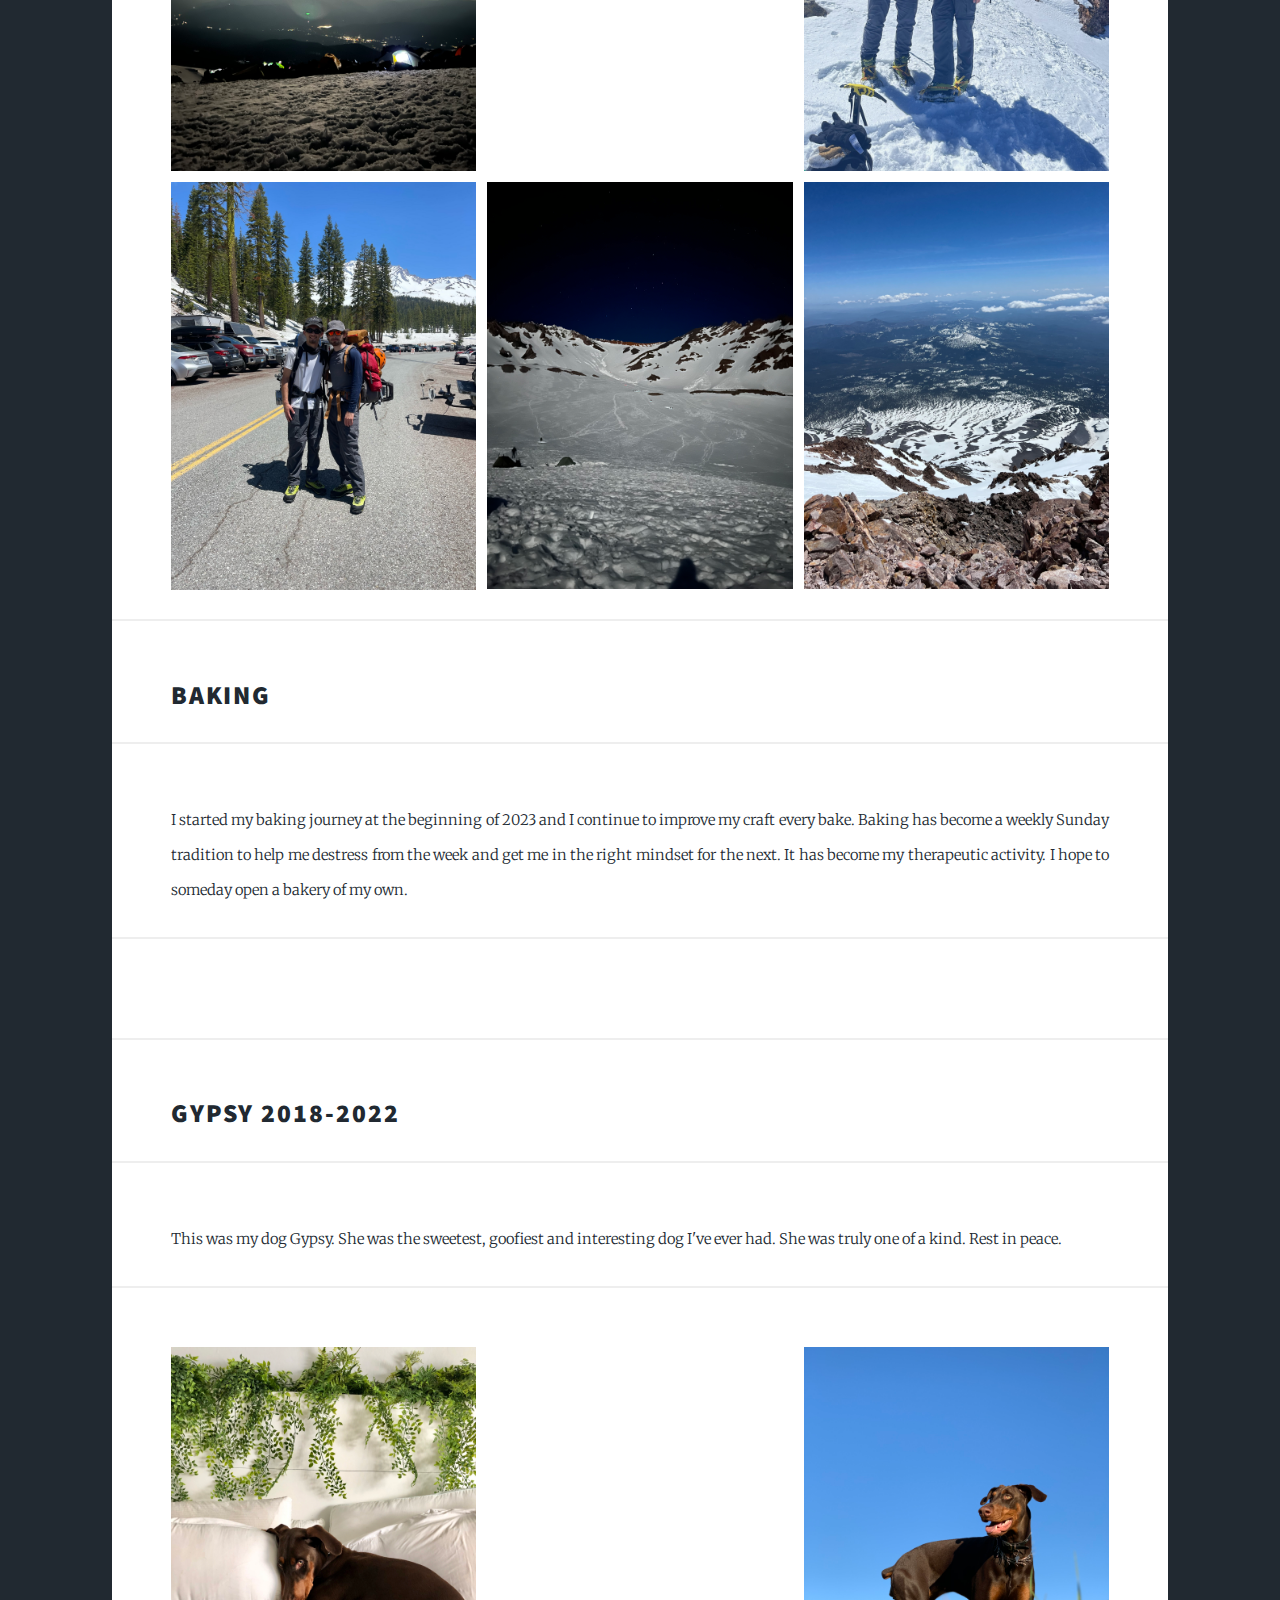
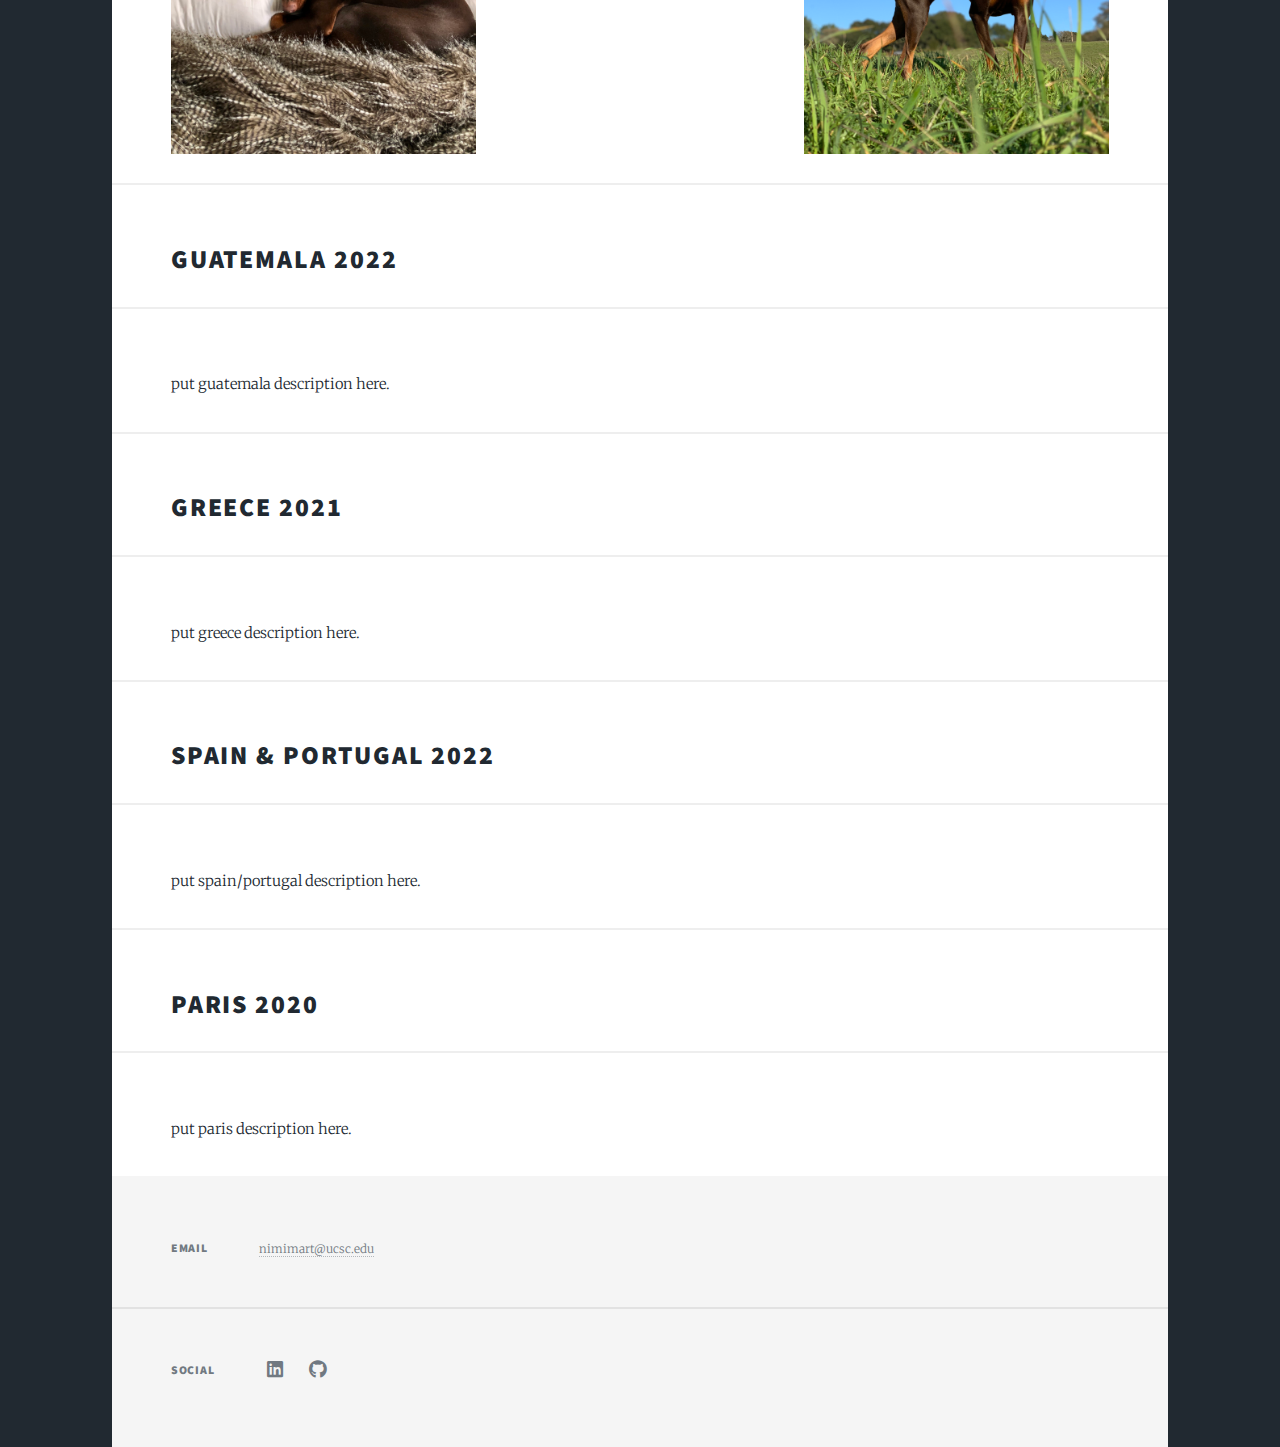
==== commit a3214811: "added more hobby stuff" ====
--- a/hobbies.html
+++ b/hobbies.html
@@ -50,7 +50,7 @@
 						<div class="box alt">
 							<div class="row gtr-50 gtr-uniform">
 								<div class="col-4"><span class="image fit"><img src="images/shasta/shasta1.jpeg" alt="" /></span></div>
-								<div class="col-4"><span class="image fit"><img src="images/shasta/shasta20.JPG" alt="" /></span></div>
+								<div class="col-4"><span class="image fit"><img src="images/shasta/shasta_maybe.jpeg" alt="" /></span></div>
 								<div class="col-4"><span class="image fit"><img src="images/shasta/shasta3.jpeg" alt="" /></span></div>
 								<!-- Break -->
 								<div class="col-4"><span class="image fit"><img src="images/shasta/shasta4.jpeg" alt="" /></span></div>
@@ -70,11 +70,52 @@
 						
 						<!--Baking-->
 						<h2>Baking</h2>
-						<p>put baking description here.</p>
+						<p>
+							I started my baking journey at the beginning of 2023 and I continue to improve my craft every bake. Baking has become a weekly Sunday 
+							tradition to help me destress from the week and get me in the right mindset for the next. It has become my therapeutic activity. I hope
+							to someday open a bakery of my own. 
+						</p>
+						<div class="box alt">
+							<div class="row gtr-50 gtr-uniform">
+								<div class="col-4"><span class="image fit"><img src="images/baking/baking1.jpeg" alt="" /></span></div>
+								<div class="col-4"><span class="image fit"><img src="images/baking/baking2.jpeg" alt="" /></span></div>
+								<div class="col-4"><span class="image fit"><img src="images/baking/baking3.jpeg" alt="" /></span></div>
+								<!-- Break -->
+								<div class="col-4"><span class="image fit"><img src="images/baking/baking4.jpeg" alt="" /></span></div>
+								<div class="col-4"><span class="image fit"><img src="images/baking/baking5.jpeg" alt="" /></span></div>
+								<div class="col-4"><span class="image fit"><img src="images/baking/baking6.jpeg" alt="" /></span></div>
+							</div>
+						</div>
 						
 						<!--Gypsy-->
-						<h2>Gypsy</h2>
-						<p>put gypsy description here.</p>
+						<h2>Gypsy 2018-2022</h2>
+						<p>
+							This was my dog Gypsy. She was the sweetest, goofiest and interesting dog I've ever had.
+							She was truly one of a kind. Rest in peace.
+						</p>
+						<div class="box alt">
+							<div class="row gtr-50 gtr-uniform">
+								<div class="col-4"><span class="image fit"><img src="images/gypsy/gypsy1.jpg" alt="" /></span></div>
+								<div class="col-4"><span class="image fit"><img src="images/gypsy/gypsy2.jpeg" alt="" /></span></div>
+								<div class="col-4"><span class="image fit"><img src="images/gypsy/gypsy3.jpeg" alt="" /></span></div>
+							</div>
+						</div>
+
+						<!--Guatemala -->
+						<h2>Guatemala 2022</h2>
+						<p>put guatemala description here.</p>
+
+						<!--Greece -->
+						<h2>Greece 2021</h2>
+						<p>put greece description here.</p>
+
+						<!--Spain & Portugal-->
+						<h2>Spain & Portugal 2022</h2>
+						<p>put spain/portugal description here.</p>
+
+						<!--Paris -->
+						<h2>Paris 2020</h2>
+						<p>put paris description here.</p>
 					</div>
 				<!-- Footer -->
 					<footer id="footer">
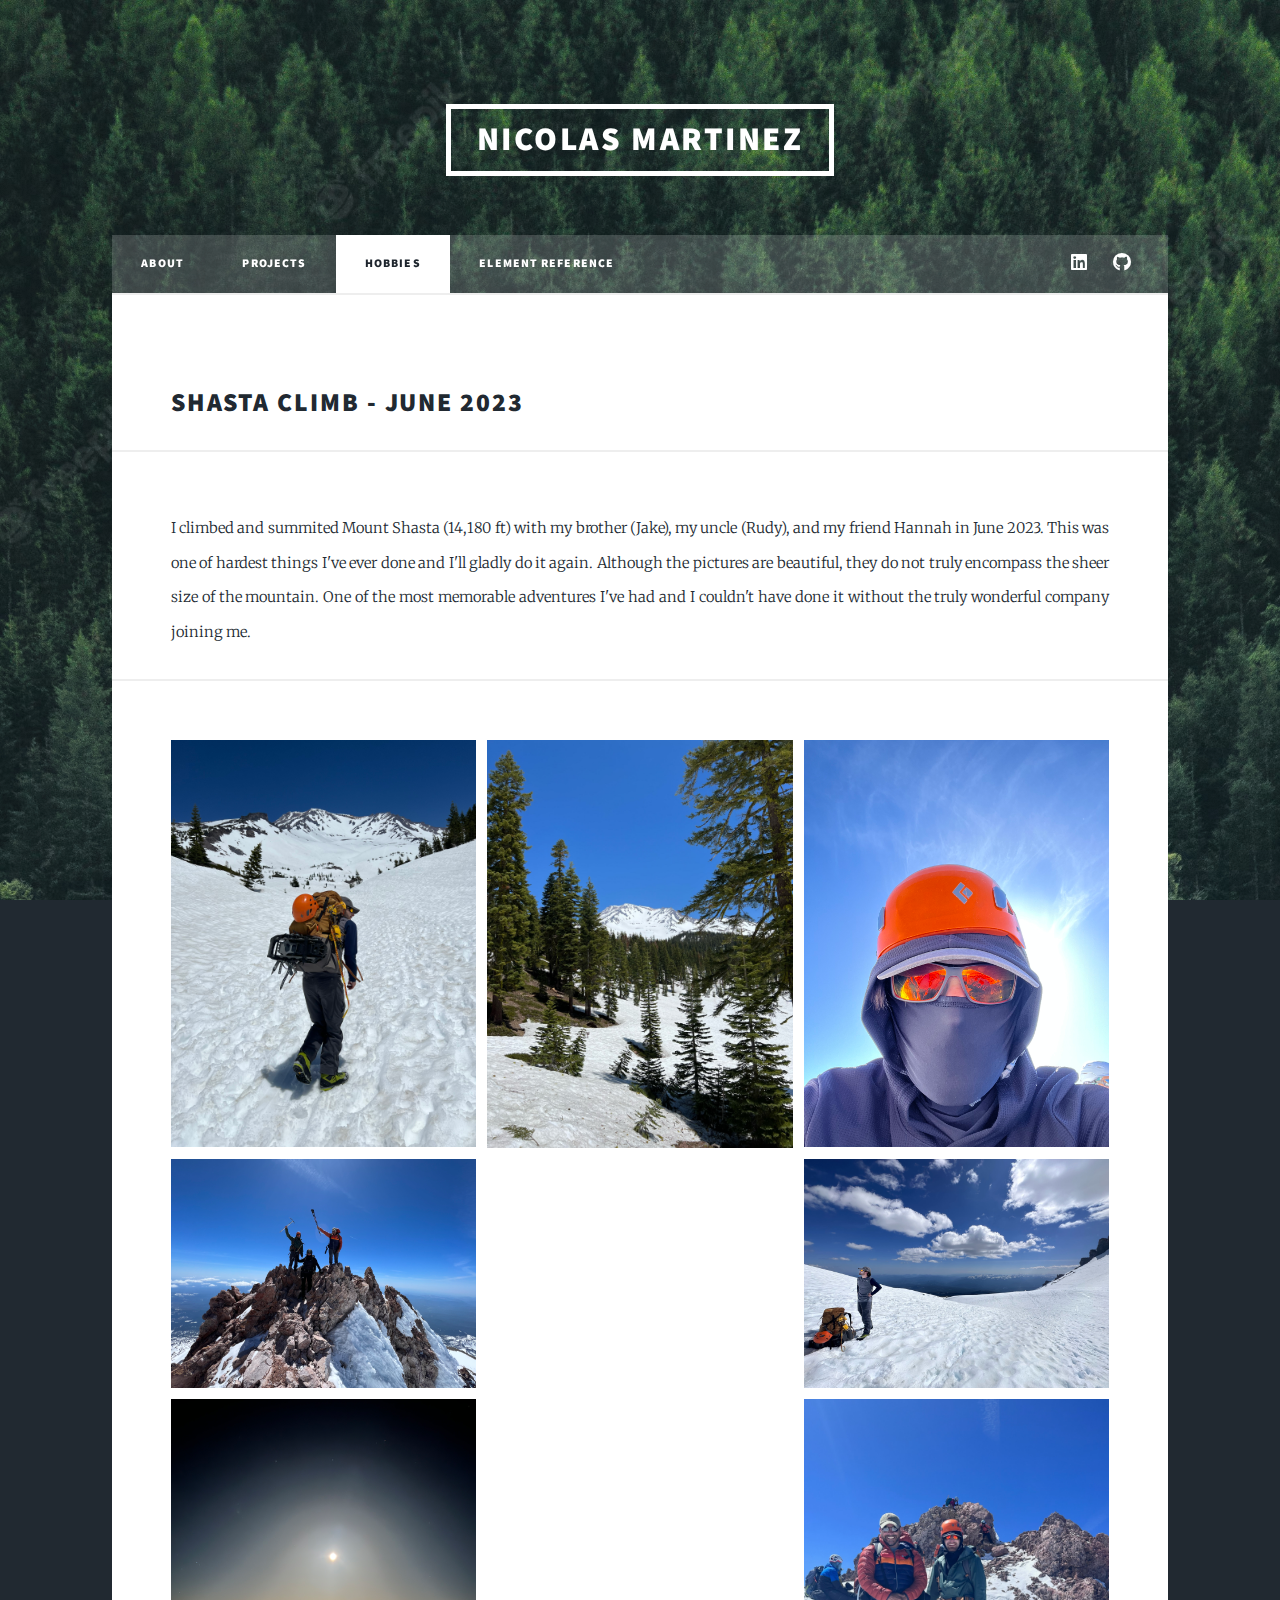
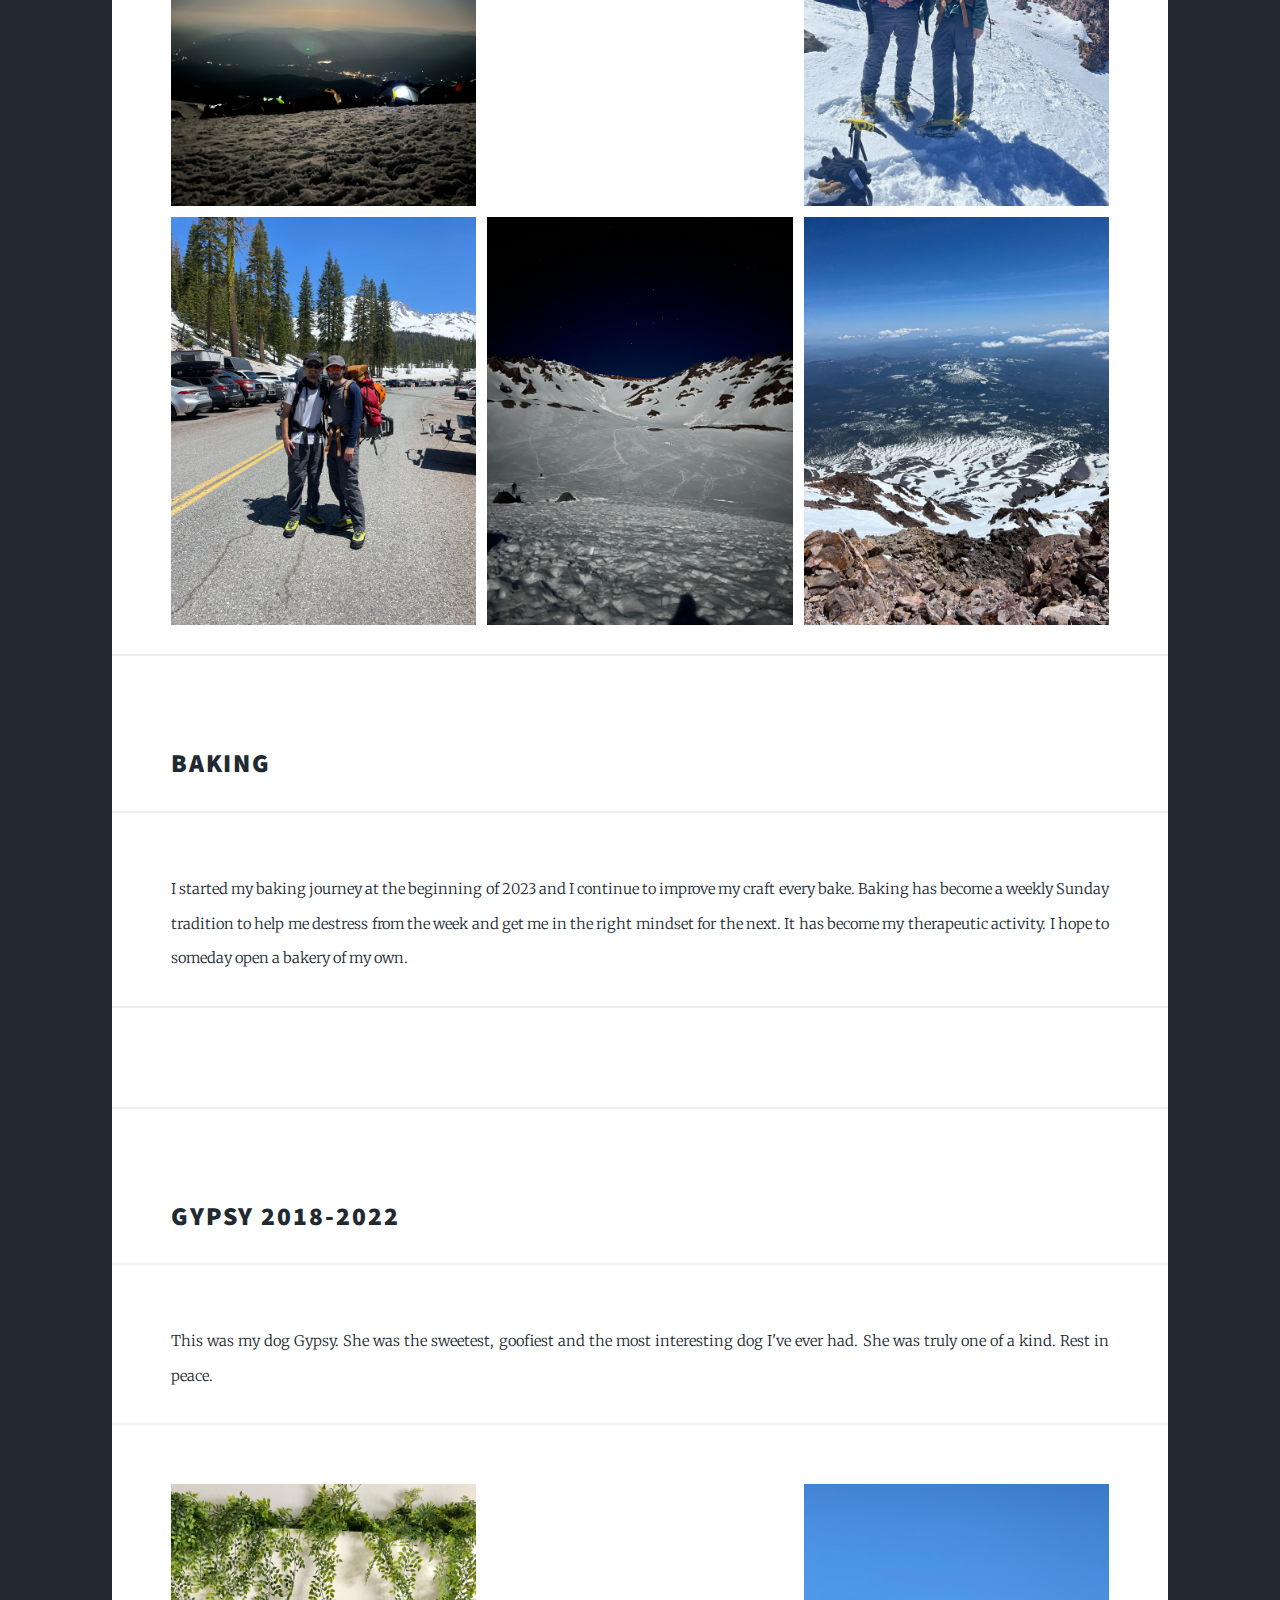
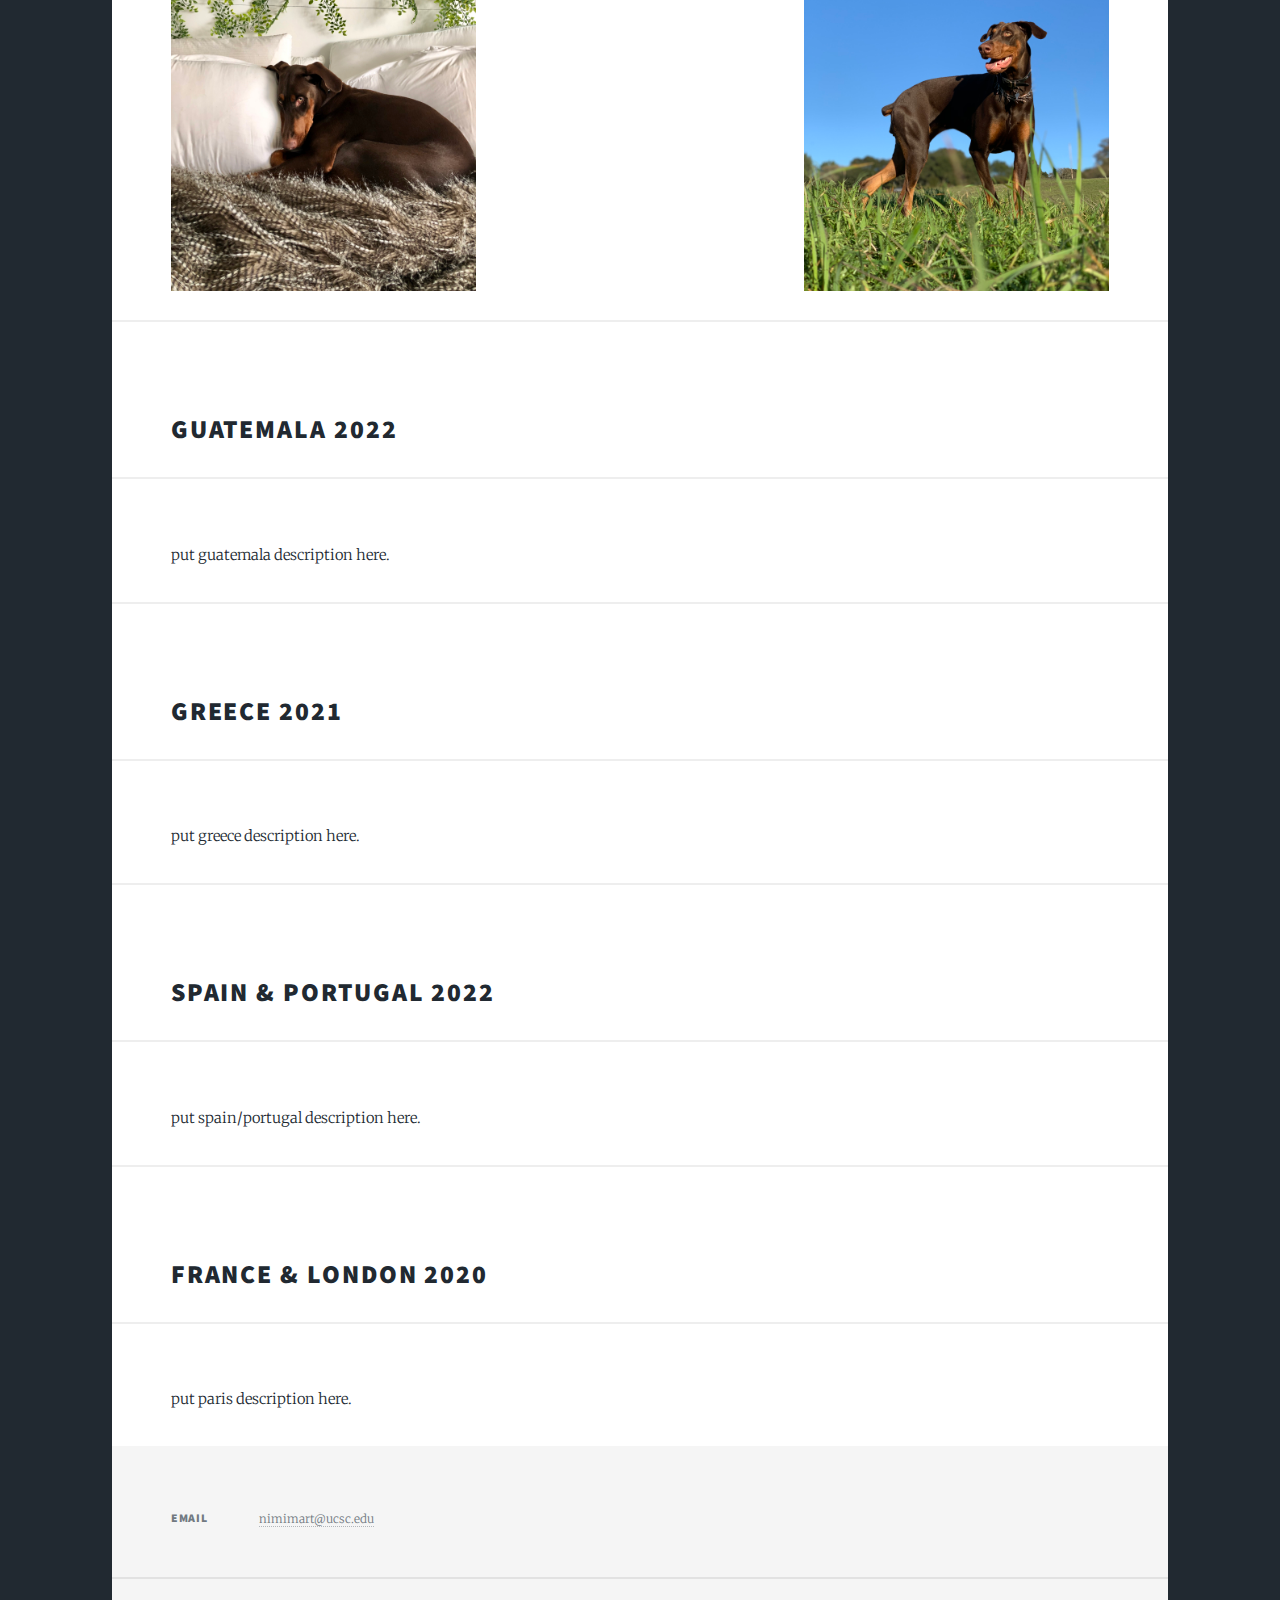
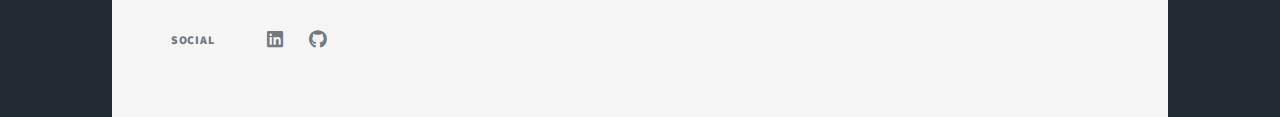
==== commit ba58100c: "fixed anchoring and toggle width" ====
--- a/hobbies.html
+++ b/hobbies.html
@@ -11,6 +11,51 @@
 		<meta name="viewport" content="width=device-width, initial-scale=1, user-scalable=no" />
 		<link rel="stylesheet" href="assets/css/main.css" />
 		<noscript><link rel="stylesheet" href="assets/css/noscript.css" /></noscript>
+		<style>
+			/* Inline CSS for the toggle bar */
+			#toggle-nav {
+				display: none; /* Initially hidden */
+				position: fixed;
+				top: 0;
+				left: 50%;
+				transform: translateX(-50%);
+				background: #ffffff;
+				padding: 10px;
+				box-shadow: 0 0 10px rgba(0, 0, 0, 0.1);
+				border-radius: 5px;
+				width: 80%; /* Full width of the page */
+				text-align: center; /* Center the items horizontally */
+				transition: opacity 0.3s; /* Add a fade-in transition effect */
+				z-index: 999; /* Set a higher z-index to place it above other elements */
+			}
+
+			#toggle-nav ul {
+				list-style: none;
+				margin: 0;
+				padding: 0;
+				display: inline-block; /* Display the list items in a horizontal line */
+			}
+
+			#toggle-nav li {
+				display: inline-block;
+				margin: 0 10px; /* Adjust the spacing between items */
+			}
+
+			#toggle-nav a {
+				text-decoration: none;
+				color: #333333;
+				padding: 5px 10px; /* Adjust the size of the clickable area */
+			}
+
+			#toggle-nav a:hover {
+				color: #007bff;
+			}
+			
+			/* Show the toggle bar when it's visible */
+			#toggle-nav.show {
+				opacity: 1;
+			}
+		  </style>
 	</head>
 	<body class="is-preload">
 
@@ -37,10 +82,22 @@
 					</nav>
 				<!-- Main -->
 					<div id="main">
-						<!-- Hobbies -->
+						<!-- Toggle Bar -->
+						 <!-- Toggle Bar -->
+						 <nav id="toggle-nav">
+							<ul class=>
+							  <li><a href="#shasta">Shasta Climb</a></li>
+							  <li><a href="#baking">Baking</a></li>
+							  <li><a href="#gypsy">Gypsy 2018-2022</a></li>
+							  <li><a href="#guatemala">Guatemala 2022</a></li>
+							  <li><a href="#greece">Greece 2021</a></li>
+							  <li><a href="#spain-portugal">Spain & Portugal 2022</a></li>
+							  <li><a href="#paris">Paris & London 2020</a></li>
+							</ul>
+						  </nav>
 
 						<!--Shasta-->
-						<h2>Shasta Climb - June 2023</h2>
+						<h2 id="shasta"><br>Shasta Climb - June 2023</h2>
 						<p>
 							I climbed and summited Mount Shasta (14,180 ft) with my brother (Jake), my uncle (Rudy), and my friend Hannah in June 2023. This was one of
 							hardest things I've ever done and I'll gladly do it again. Although the pictures are beautiful, they do not truly encompass the 
@@ -69,7 +126,7 @@
 						</div>
 						
 						<!--Baking-->
-						<h2>Baking</h2>
+						<h2 id="baking"><br>Baking</h2>
 						<p>
 							I started my baking journey at the beginning of 2023 and I continue to improve my craft every bake. Baking has become a weekly Sunday 
 							tradition to help me destress from the week and get me in the right mindset for the next. It has become my therapeutic activity. I hope
@@ -88,9 +145,9 @@
 						</div>
 						
 						<!--Gypsy-->
-						<h2>Gypsy 2018-2022</h2>
+						<h2 id="gypsy"><br>Gypsy 2018-2022</h2>
 						<p>
-							This was my dog Gypsy. She was the sweetest, goofiest and interesting dog I've ever had.
+							This was my dog Gypsy. She was the sweetest, goofiest and the most interesting dog I've ever had.
 							She was truly one of a kind. Rest in peace.
 						</p>
 						<div class="box alt">
@@ -102,19 +159,19 @@
 						</div>
 
 						<!--Guatemala -->
-						<h2>Guatemala 2022</h2>
+						<h2 id="guatemala"><br>Guatemala 2022</h2>
 						<p>put guatemala description here.</p>
 
 						<!--Greece -->
-						<h2>Greece 2021</h2>
+						<h2 id="greece"><br>Greece 2021</h2>
 						<p>put greece description here.</p>
 
 						<!--Spain & Portugal-->
-						<h2>Spain & Portugal 2022</h2>
+						<h2 id="spain-portugal"><br>Spain & Portugal 2022</h2>
 						<p>put spain/portugal description here.</p>
 
 						<!--Paris -->
-						<h2>Paris 2020</h2>
+						<h2 id="paris"><br>France & London 2020</h2>
 						<p>put paris description here.</p>
 					</div>
 				<!-- Footer -->
@@ -143,6 +200,17 @@
 			<script src="assets/js/breakpoints.min.js"></script>
 			<script src="assets/js/util.js"></script>
 			<script src="assets/js/main.js"></script>
+			<script>
+				// JavaScript to show the toggle bar after scrolling past a certain point
+				window.addEventListener("scroll", function () {
+				  var toggleNav = document.getElementById("toggle-nav");
+				  if (window.pageYOffset > 300) { // Adjust the value (300) to set the scroll position when the toggle bar appears
+					toggleNav.style.display = "block";
+				  } else {
+					toggleNav.style.display = "none";
+				  }
+				});
+			  </script>
 
 	</body>
 </html>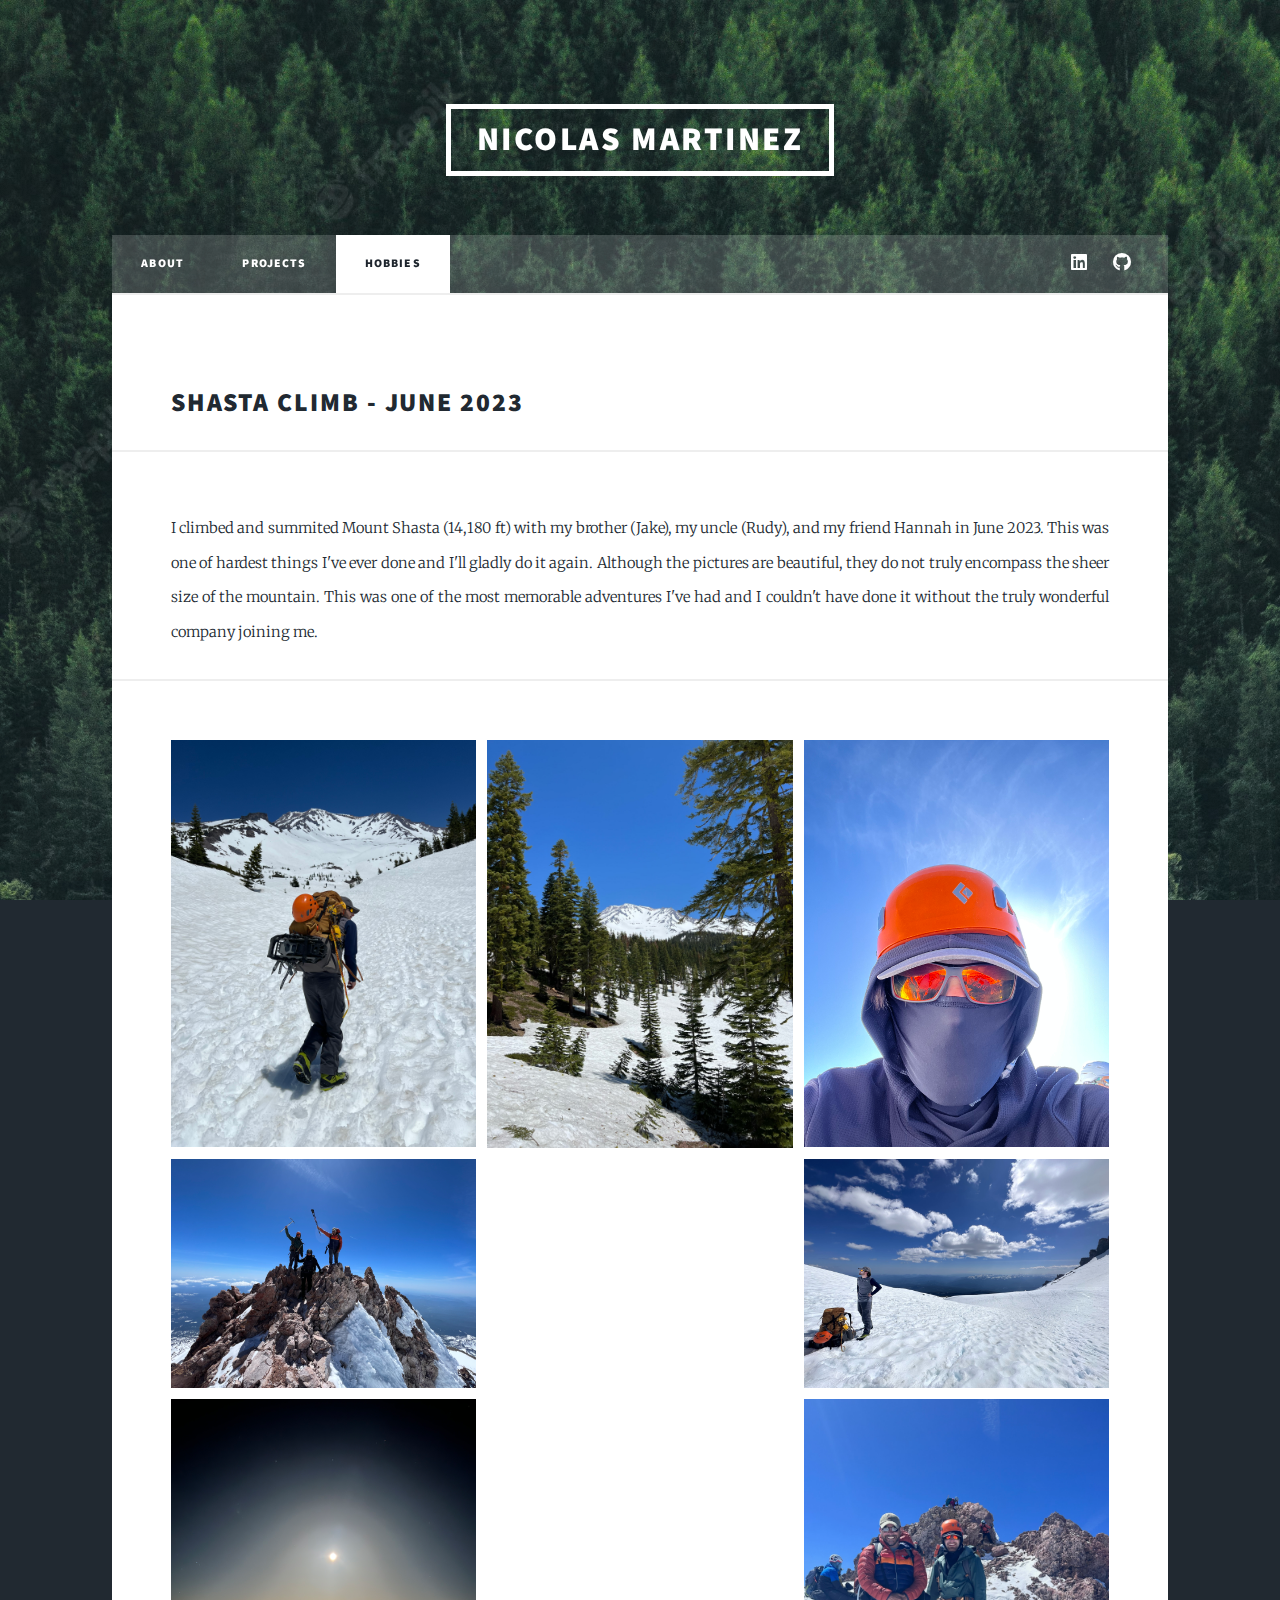
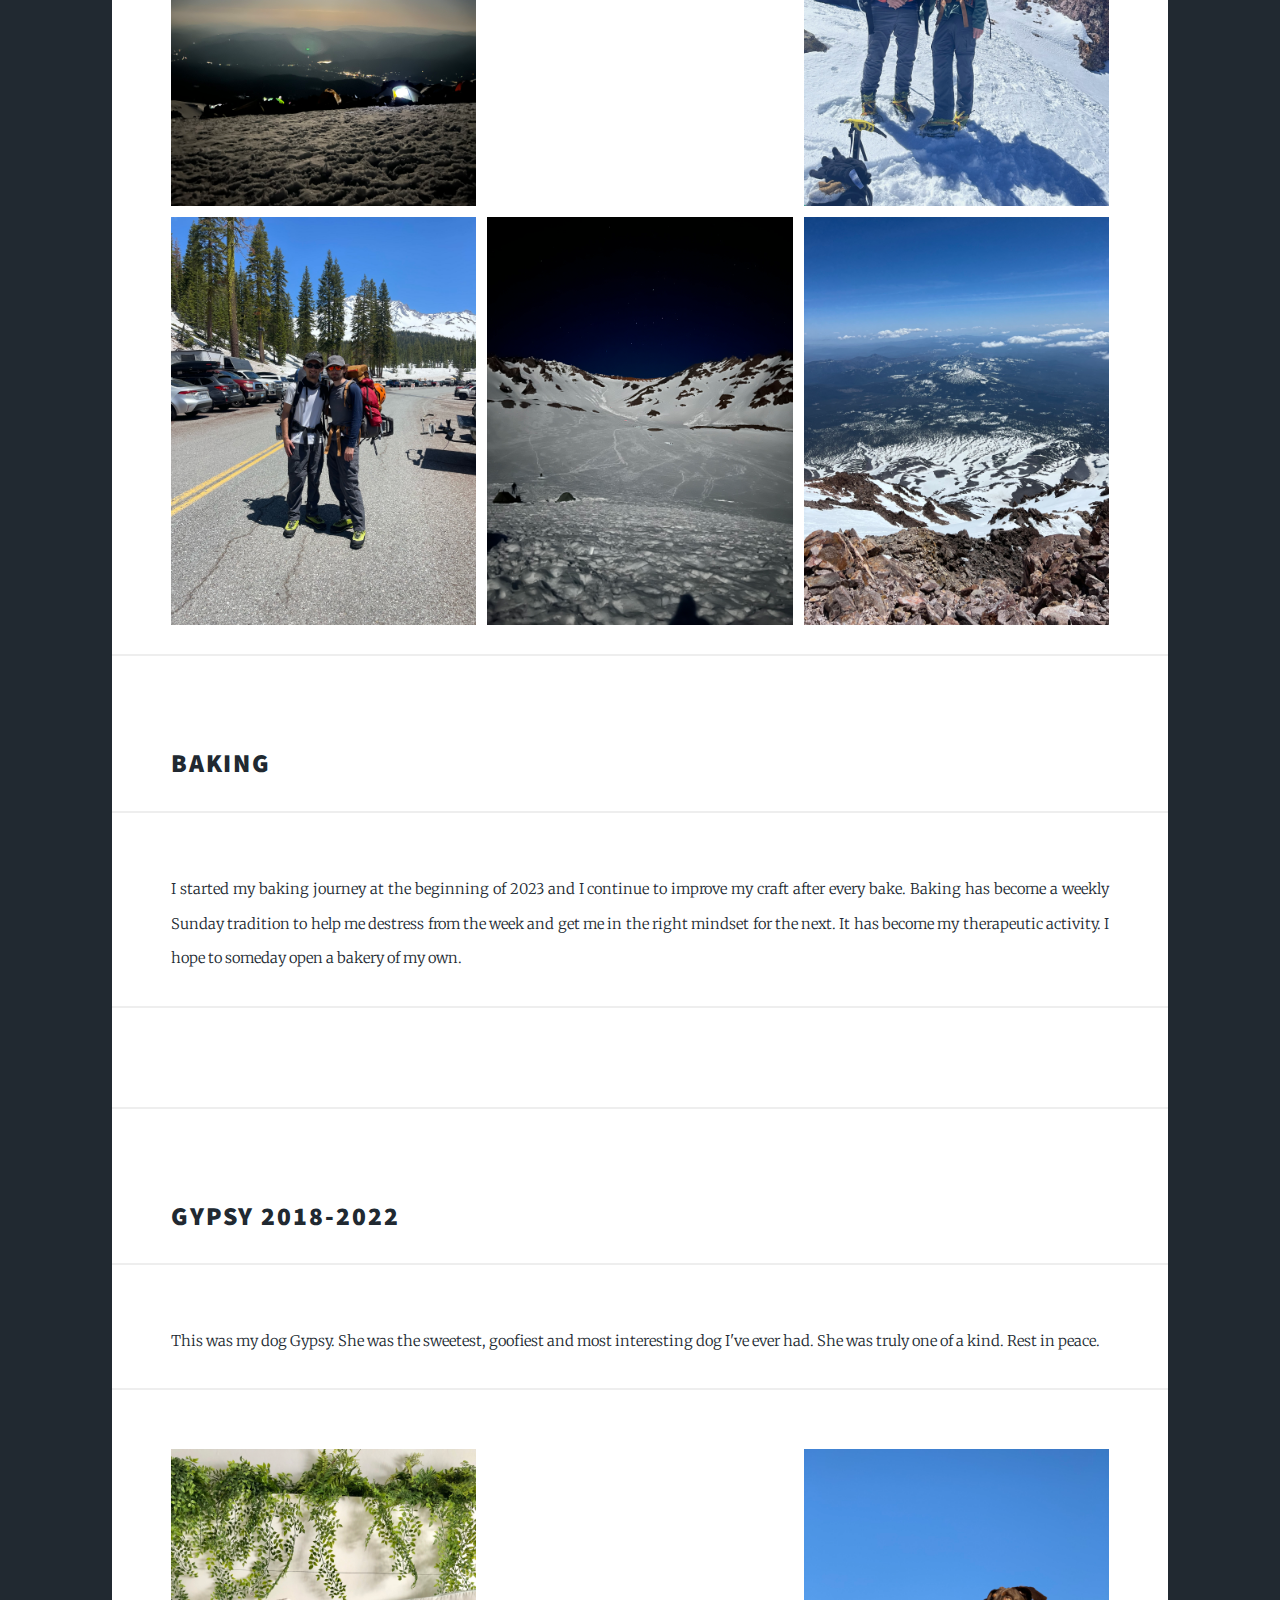
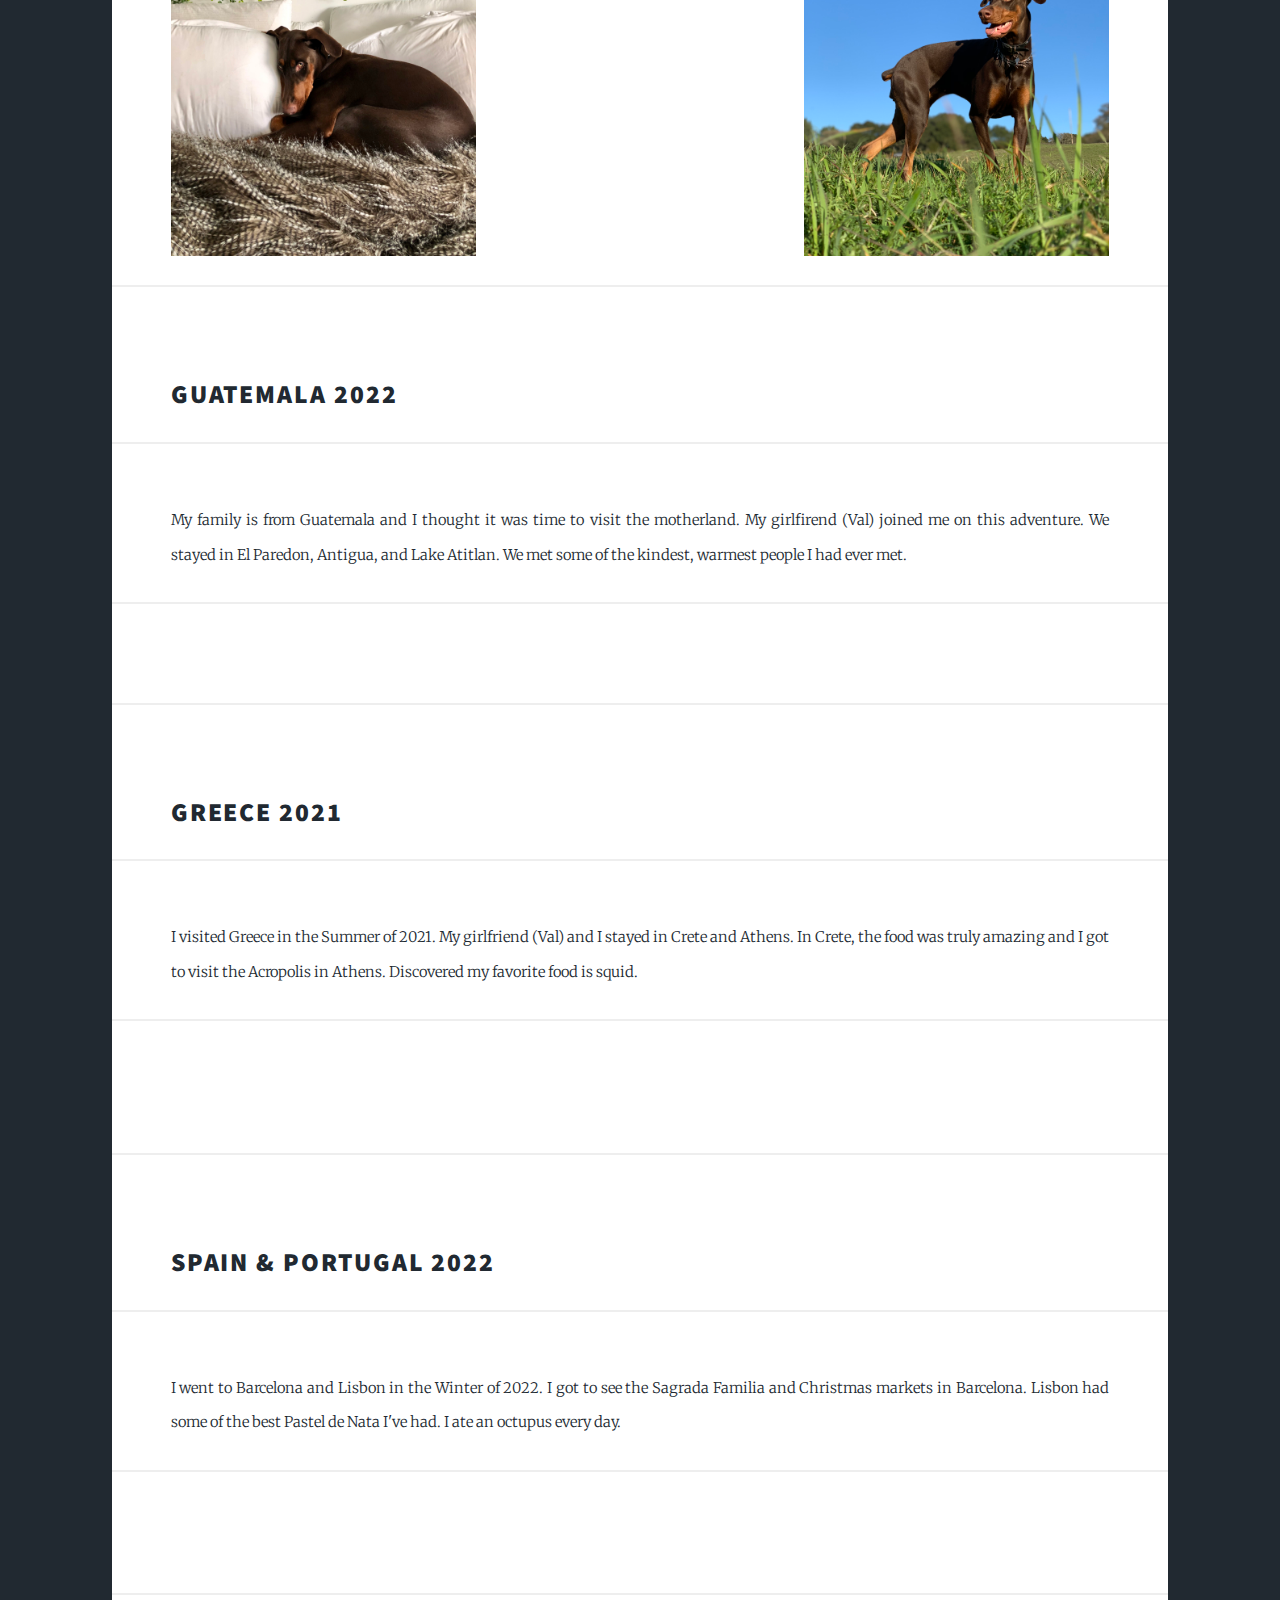
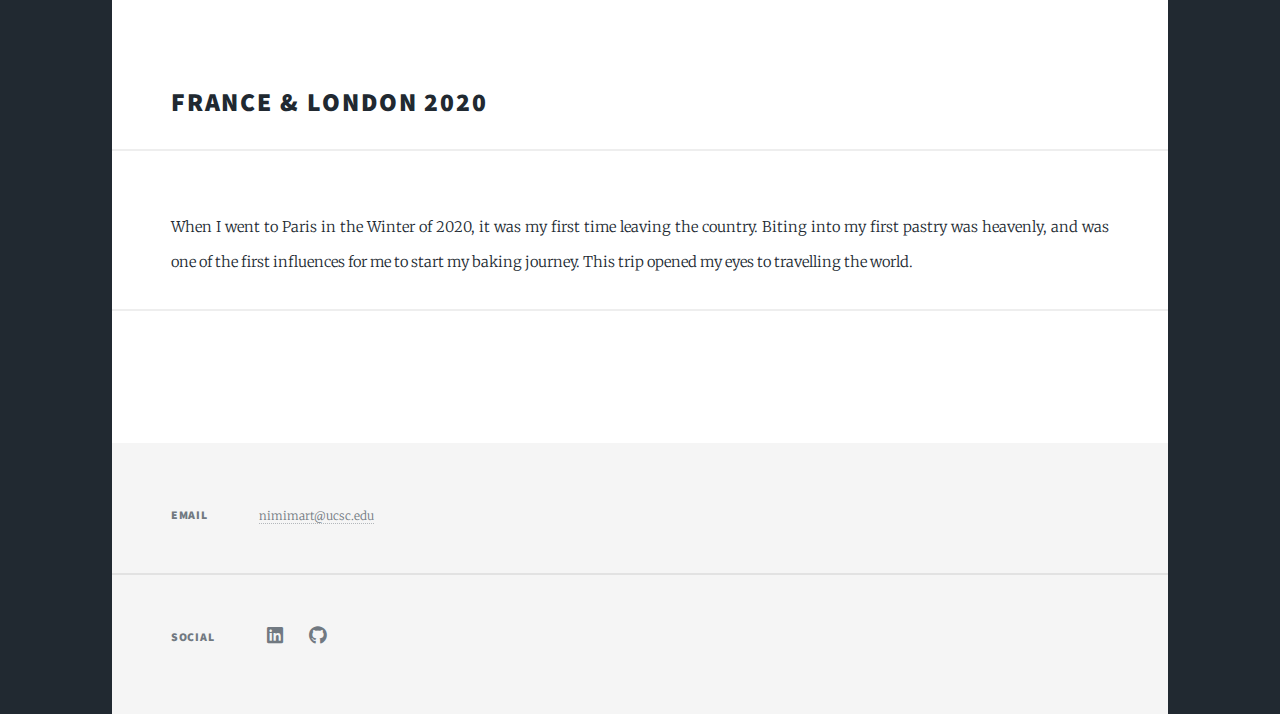
==== commit cd9d1db5: "updating github link" ====
--- a/hobbies.html
+++ b/hobbies.html
@@ -19,7 +19,7 @@
 				top: 0;
 				left: 50%;
 				transform: translateX(-50%);
-				background: #ffffff;
+				background: #f5f5f3;
 				padding: 10px;
 				box-shadow: 0 0 10px rgba(0, 0, 0, 0.1);
 				border-radius: 5px;
@@ -55,6 +55,11 @@
 			#toggle-nav.show {
 				opacity: 1;
 			}
+			@media screen and (max-width: 768px) {
+    		#toggle-nav {
+      			display: none;
+    		}
+  }
 		  </style>
 	</head>
 	<body class="is-preload">
@@ -73,11 +78,11 @@
 							<li><a href="index.html">About</a></li>
 							<li><a href="projects.html">Projects</a></li>
 							<li class="active"><a href="hobbies.html">Hobbies</a></li>
-							<li><a href="element_reference.html">Element Reference</a></li>
+							
 						</ul>
 						<ul class="icons">
 							<li><a href="https://www.linkedin.com/in/nicolas-michael-martinez" class="icon brands fa-linkedin"><span class="label">LinkedIn</span></a></li>
-							<li><a href="https://github.com/nicom0202/Projects" class="icon brands fa-github"><span class="label">GitHub</span></a></li>
+							<li><a href="https://github.com/nicom0202" class="icon brands fa-github"><span class="label">GitHub</span></a></li>
 						</ul>
 					</nav>
 				<!-- Main -->
@@ -101,7 +106,7 @@
 						<p>
 							I climbed and summited Mount Shasta (14,180 ft) with my brother (Jake), my uncle (Rudy), and my friend Hannah in June 2023. This was one of
 							hardest things I've ever done and I'll gladly do it again. Although the pictures are beautiful, they do not truly encompass the 
-							sheer size of the mountain. One of the most memorable adventures I've had and I couldn't have done it without the truly wonderful 
+							sheer size of the mountain. This was one of the most memorable adventures I've had and I couldn't have done it without the truly wonderful 
 							company joining me.
 						</p>
 						<div class="box alt">
@@ -128,7 +133,7 @@
 						<!--Baking-->
 						<h2 id="baking"><br>Baking</h2>
 						<p>
-							I started my baking journey at the beginning of 2023 and I continue to improve my craft every bake. Baking has become a weekly Sunday 
+							I started my baking journey at the beginning of 2023 and I continue to improve my craft after every bake. Baking has become a weekly Sunday 
 							tradition to help me destress from the week and get me in the right mindset for the next. It has become my therapeutic activity. I hope
 							to someday open a bakery of my own. 
 						</p>
@@ -147,7 +152,7 @@
 						<!--Gypsy-->
 						<h2 id="gypsy"><br>Gypsy 2018-2022</h2>
 						<p>
-							This was my dog Gypsy. She was the sweetest, goofiest and the most interesting dog I've ever had.
+							This was my dog Gypsy. She was the sweetest, goofiest and most interesting dog I've ever had.
 							She was truly one of a kind. Rest in peace.
 						</p>
 						<div class="box alt">
@@ -160,32 +165,124 @@
 
 						<!--Guatemala -->
 						<h2 id="guatemala"><br>Guatemala 2022</h2>
-						<p>put guatemala description here.</p>
+						<p>
+							My family is from Guatemala and I thought it was time to visit the motherland. My girlfirend (Val) joined me on this adventure.
+							We stayed in El Paredon, Antigua, and Lake Atitlan. We met some of the kindest, warmest people I had ever met. 
+						</p>
+						<div class="box alt">
+							<div class="row gtr-50 gtr-uniform">
+								<div class="col-4"><span class="image fit"><img src="images/guatemala/IMG_0519.jpeg" alt="" /></span></div>
+								<div class="col-4"><span class="image fit"><img src="images/guatemala/IMG_0590.jpeg" alt="" /></span></div>
+								<div class="col-4"><span class="image fit"><img src="images/guatemala/IMG_8042.jpeg" alt="" /></span></div>
+
+								<div class="col-4"><span class="image fit"><img src="images/guatemala/IMG_8521.jpeg" alt="" /></span></div>
+								<div class="col-4"><span class="image fit"><img src="images/guatemala/IMG_8505.jpeg" alt="" /></span></div>
+								<div class="col-4"><span class="image fit"><img src="images/guatemala/IMG_8582.jpeg" alt="" /></span></div>
+
+							</div>
+						</div>
 
 						<!--Greece -->
 						<h2 id="greece"><br>Greece 2021</h2>
-						<p>put greece description here.</p>
+						<p>
+							I visited Greece in the Summer of 2021. My girlfriend (Val) and I stayed in Crete and Athens. In Crete, 
+							the food was truly amazing and I got to visit the Acropolis in Athens. Discovered my favorite food is squid. 
+						</p>
+						<div class="box alt">
+							<div class="row gtr-50 gtr-uniform">
+								<div class="col-4"><span class="image fit"><img src="images/Greece/g1.JPG" alt="" /></span></div>
+								<div class="col-4"><span class="image fit"><img src="images/Greece/g2.JPG" alt="" /></span></div>
+								<div class="col-4"><span class="image fit"><img src="images/Greece/g3.JPG" alt="" /></span></div>
+
+								<div class="col-4"><span class="image fit"><img src="images/Greece/g4.JPG" alt="" /></span></div>
+								<div class="col-4"><span class="image fit"><img src="images/Greece/g5.JPG" alt="" /></span></div>
+								<div class="col-4"><span class="image fit"><img src="images/Greece/g6.JPG" alt="" /></span></div>
+
+								<div class="col-4"><span class="image fit"><img src="images/Greece/g7.JPG" alt="" /></span></div>
+								<div class="col-4"><span class="image fit"><img src="images/Greece/g8.JPG" alt="" /></span></div>
+								<div class="col-4"><span class="image fit"><img src="images/Greece/g9.JPG" alt="" /></span></div>
+
+								<div class="col-4"><span class="image fit"><img src="images/Greece/g10.JPG" alt="" /></span></div>
+								<div class="col-4"><span class="image fit"><img src="images/Greece/g11.jpeg" alt="" /></span></div>
+								<div class="col-4"><span class="image fit"><img src="images/Greece/g12.jpeg" alt="" /></span></div>
+
+								<div class="col-4"><span class="image fit"><img src="images/Greece/g13.jpeg" alt="" /></span></div>
+								<div class="col-4"><span class="image fit"><img src="images/Greece/g14.jpeg" alt="" /></span></div>
+								<div class="col-4"><span class="image fit"><img src="images/Greece/g15.jpeg" alt="" /></span></div>
+						
+							</div>
+						</div>
 
 						<!--Spain & Portugal-->
 						<h2 id="spain-portugal"><br>Spain & Portugal 2022</h2>
-						<p>put spain/portugal description here.</p>
+						<p>
+							I went to Barcelona and Lisbon in the Winter of 2022. I got to see the Sagrada Familia and Christmas markets 
+							in Barcelona. Lisbon had some of the best Pastel de Nata I've had. I ate an octupus every day. 
+						</p>
+						<div class="box alt">
+							<div class="row gtr-50 gtr-uniform">
+								<div class="col-4"><span class="image fit"><img src="images/Spain-Portugal/s1.jpeg" alt="" /></span></div>
+								<div class="col-4"><span class="image fit"><img src="images/Spain-Portugal/s2.jpeg" alt="" /></span></div>
+								<div class="col-4"><span class="image fit"><img src="images/Spain-Portugal/s3.jpeg" alt="" /></span></div>
+
+								<div class="col-4"><span class="image fit"><img src="images/Spain-Portugal/s4.jpeg" alt="" /></span></div>
+								<div class="col-4"><span class="image fit"><img src="images/Spain-Portugal/s5.jpeg" alt="" /></span></div>
+								<div class="col-4"><span class="image fit"><img src="images/Spain-Portugal/s6.jpeg" alt="" /></span></div>
+
+								<div class="col-4"><span class="image fit"><img src="images/Spain-Portugal/s7.jpeg" alt="" /></span></div>
+								<div class="col-4"><span class="image fit"><img src="images/Spain-Portugal/s8.jpeg" alt="" /></span></div>
+								<div class="col-4"><span class="image fit"><img src="images/Spain-Portugal/s9.jpeg" alt="" /></span></div>
+
+								<div class="col-4"><span class="image fit"><img src="images/Spain-Portugal/s10.jpeg" alt="" /></span></div>
+								<div class="col-4"><span class="image fit"><img src="images/Spain-Portugal/s11.jpeg" alt="" /></span></div>
+								<div class="col-4"><span class="image fit"><img src="images/Spain-Portugal/s12.jpeg" alt="" /></span></div>
+								
+							</div>
+						</div>
 
 						<!--Paris -->
 						<h2 id="paris"><br>France & London 2020</h2>
-						<p>put paris description here.</p>
+						<p>
+							When I went to Paris in the Winter of 2020, it was my first time leaving the country. Biting into my first pastry was heavenly,
+							and was one of the first influences for me to start my baking journey. This trip opened my eyes to travelling 
+							the world. 
+						</p>
+						<div class="box alt">
+							<div class="row gtr-50 gtr-uniform">
+								<div class="col-4"><span class="image fit"><img src="images/France-London/f1.JPG" alt="" /></span></div>
+								<div class="col-4"><span class="image fit"><img src="images/France-London/f7.jpeg" alt="" /></span></div>
+								<div class="col-4"><span class="image fit"><img src="images/France-London/f3.JPG" alt="" /></span></div>
+
+								<div class="col-4"><span class="image fit"><img src="images/France-London/f4.JPG" alt="" /></span></div>
+								<div class="col-4"><span class="image fit"><img src="images/France-London/f5.JPG" alt="" /></span></div>
+								<div class="col-4"><span class="image fit"><img src="images/France-London/f14.jpeg" alt="" /></span></div>
+
+								<div class="col-4"><span class="image fit"><img src="images/France-London/f10.jpeg" alt="" /></span></div>
+								<div class="col-4"><span class="image fit"><img src="images/France-London/f8.jpeg" alt="" /></span></div>
+								<div class="col-4"><span class="image fit"><img src="images/France-London/f15.JPG" alt="" /></span></div>
+
+								<div class="col-4"><span class="image fit"><img src="images/France-London/f2.JPG" alt="" /></span></div>
+								<div class="col-4"><span class="image fit"><img src="images/France-London/f11.jpeg" alt="" /></span></div>
+								<div class="col-4"><span class="image fit"><img src="images/France-London/f12.jpeg" alt="" /></span></div>
+
+								<div class="col-4"><span class="image fit"><img src="images/France-London/f9.MOV" alt="" /></span></div>
+								<div class="col-4"><span class="image fit"><img src="images/France-London/f6.JPG" alt="" /></span></div>
+								<div class="col-4"><span class="image fit"><img src="images/France-London/f13.jpeg" alt="" /></span></div>
+							</div>
+						</div>
 					</div>
 				<!-- Footer -->
 					<footer id="footer">
 						<section class="split contact">
 							<section>
 								<h3>Email</h3>
-								<p><a href="#">nimimart@ucsc.edu</a></p>
+								<p><a href="mailto:nimimart@ucsc.edu">nimimart@ucsc.edu</a></p>
 							</section>
 							<section>
 								<h3>Social</h3>
 								<ul class="icons">
 									<li><a href="https://www.linkedin.com/in/nicolas-michael-martinez" class="icon brands fa-linkedin"><span class="label">LinkedIn</span></a></li>
-									<li><a href="https://github.com/nicom0202/Projects" class="icon brands fa-github"><span class="label">GitHub</span></a></li>
+									<li><a href="https://github.com/nicom0202" class="icon brands fa-github"><span class="label">GitHub</span></a></li>
 								</ul>
 							</section>
 						</section>
@@ -204,13 +301,13 @@
 				// JavaScript to show the toggle bar after scrolling past a certain point
 				window.addEventListener("scroll", function () {
 				  var toggleNav = document.getElementById("toggle-nav");
-				  if (window.pageYOffset > 300) { // Adjust the value (300) to set the scroll position when the toggle bar appears
+				  if (window.pageYOffset > 768) { // Adjust the value (300) to set the scroll position when the toggle bar appears
 					toggleNav.style.display = "block";
 				  } else {
 					toggleNav.style.display = "none";
 				  }
 				});
-			  </script>
+			</script>
 
 	</body>
 </html>